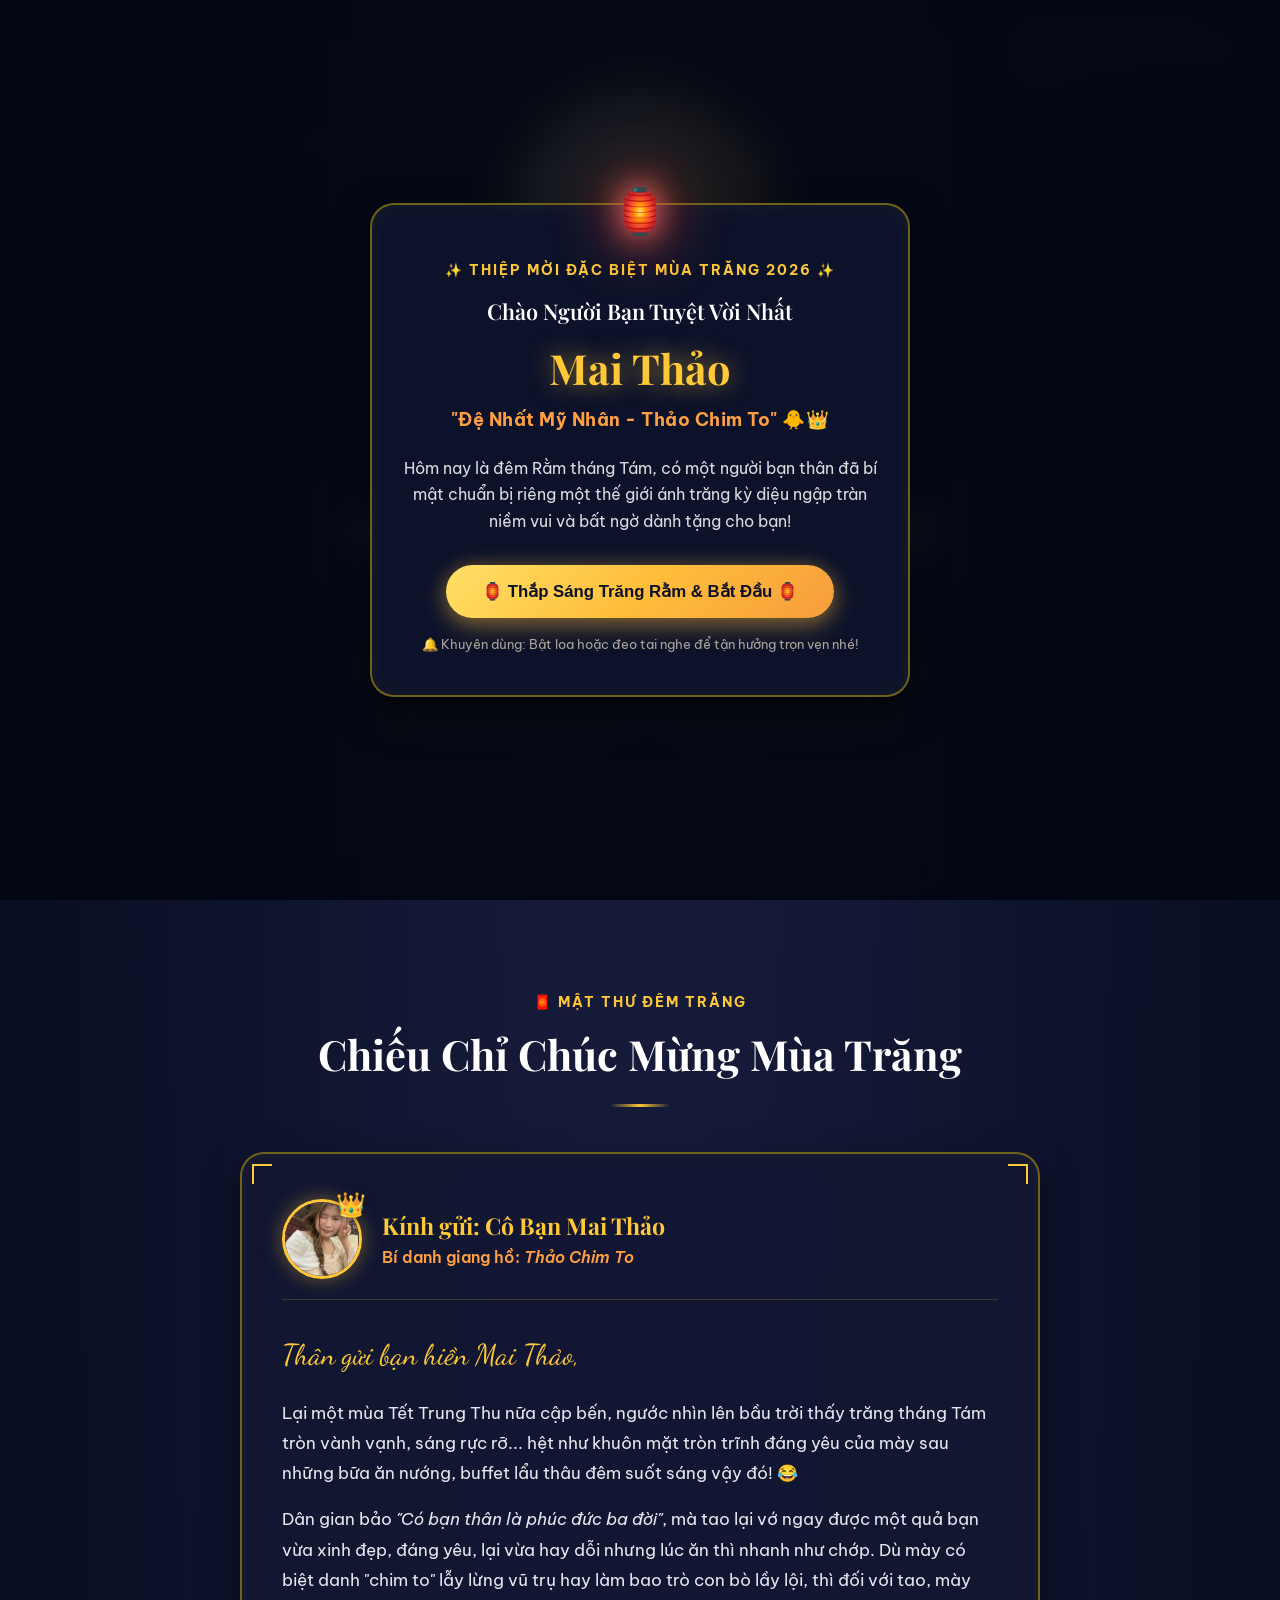
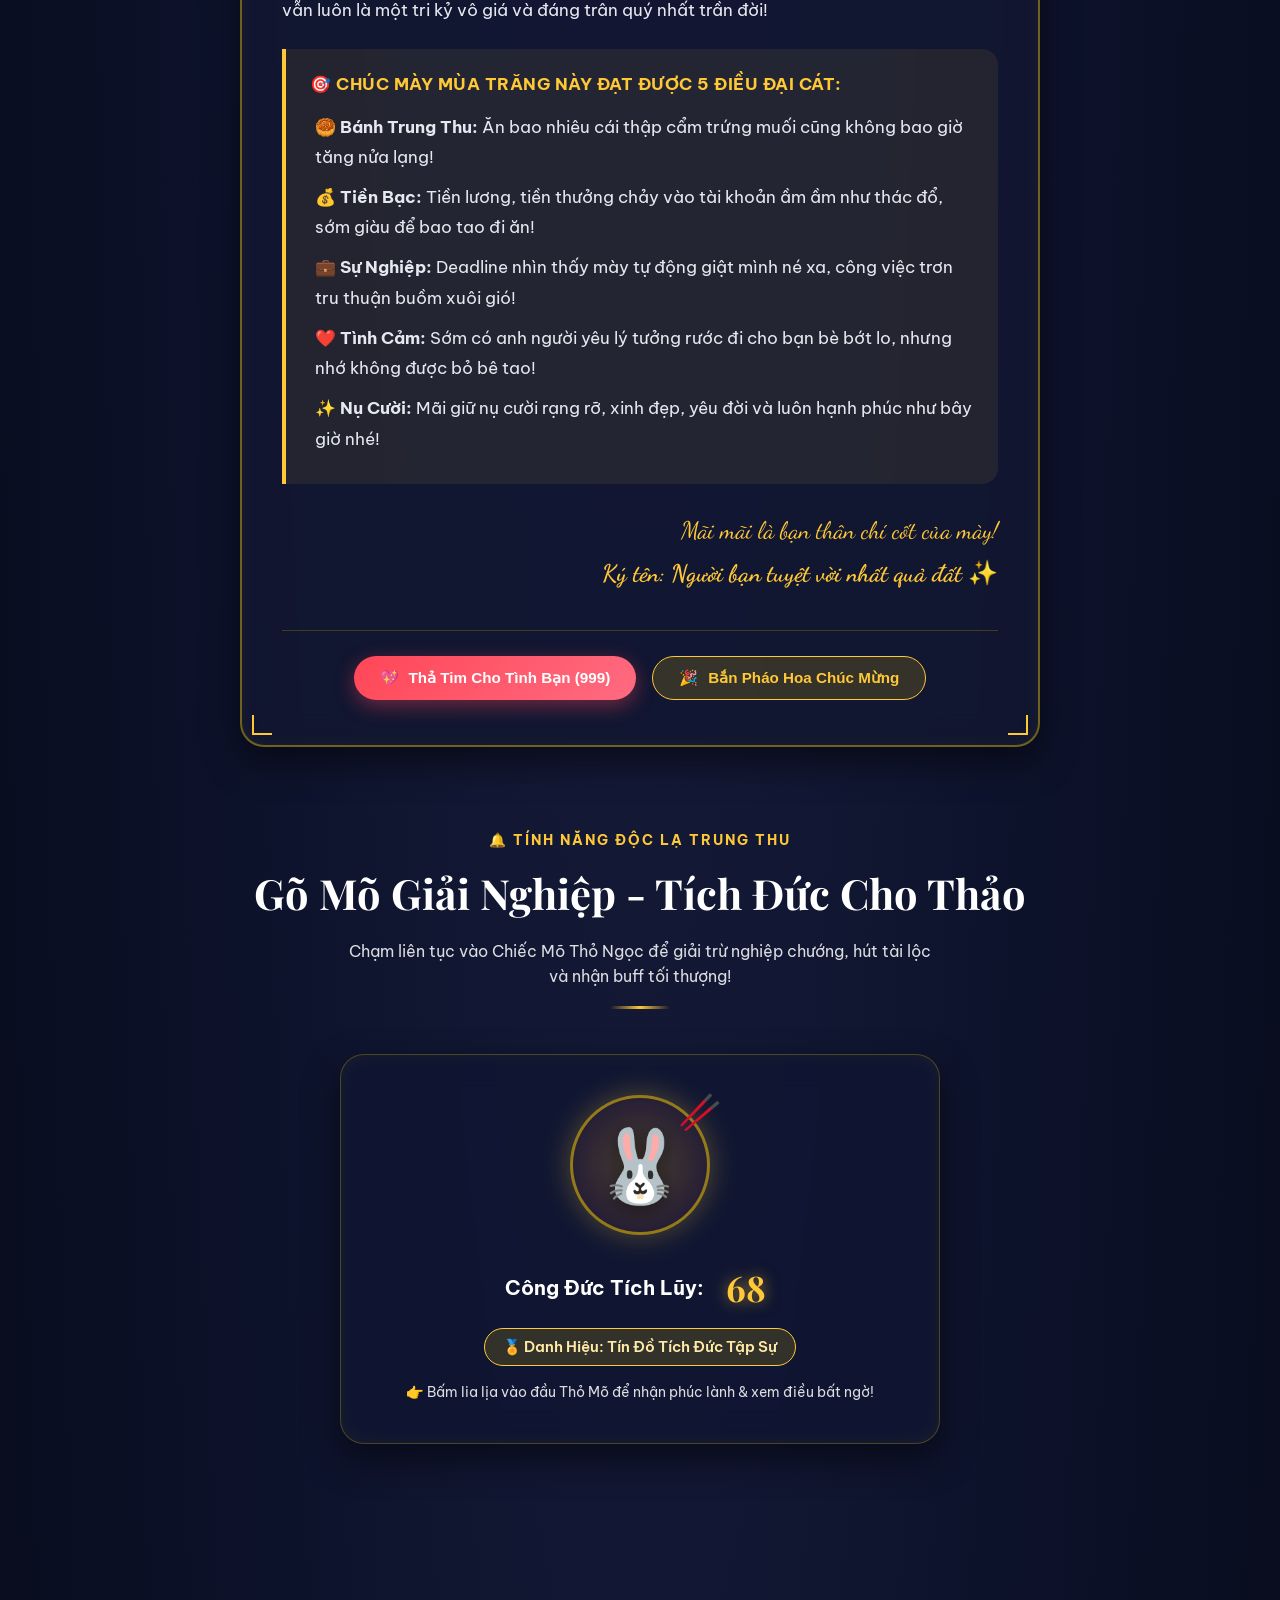
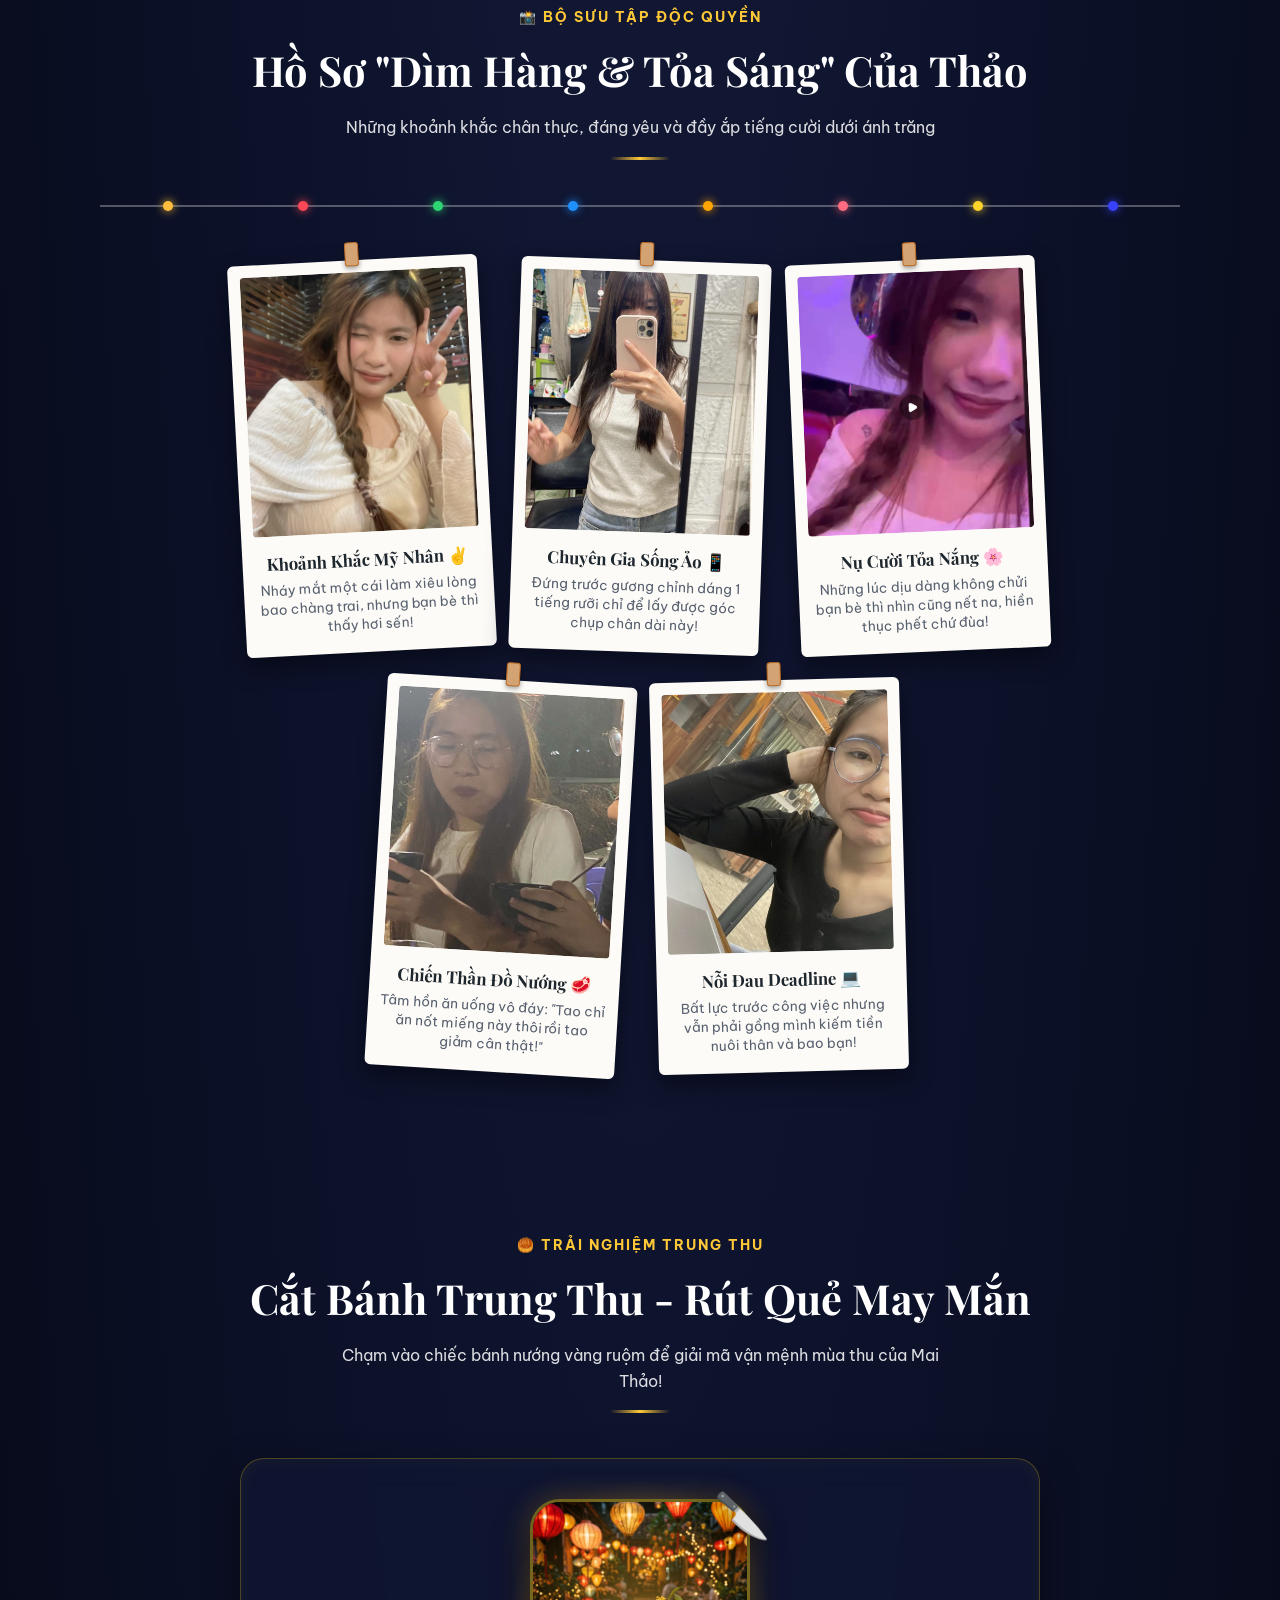
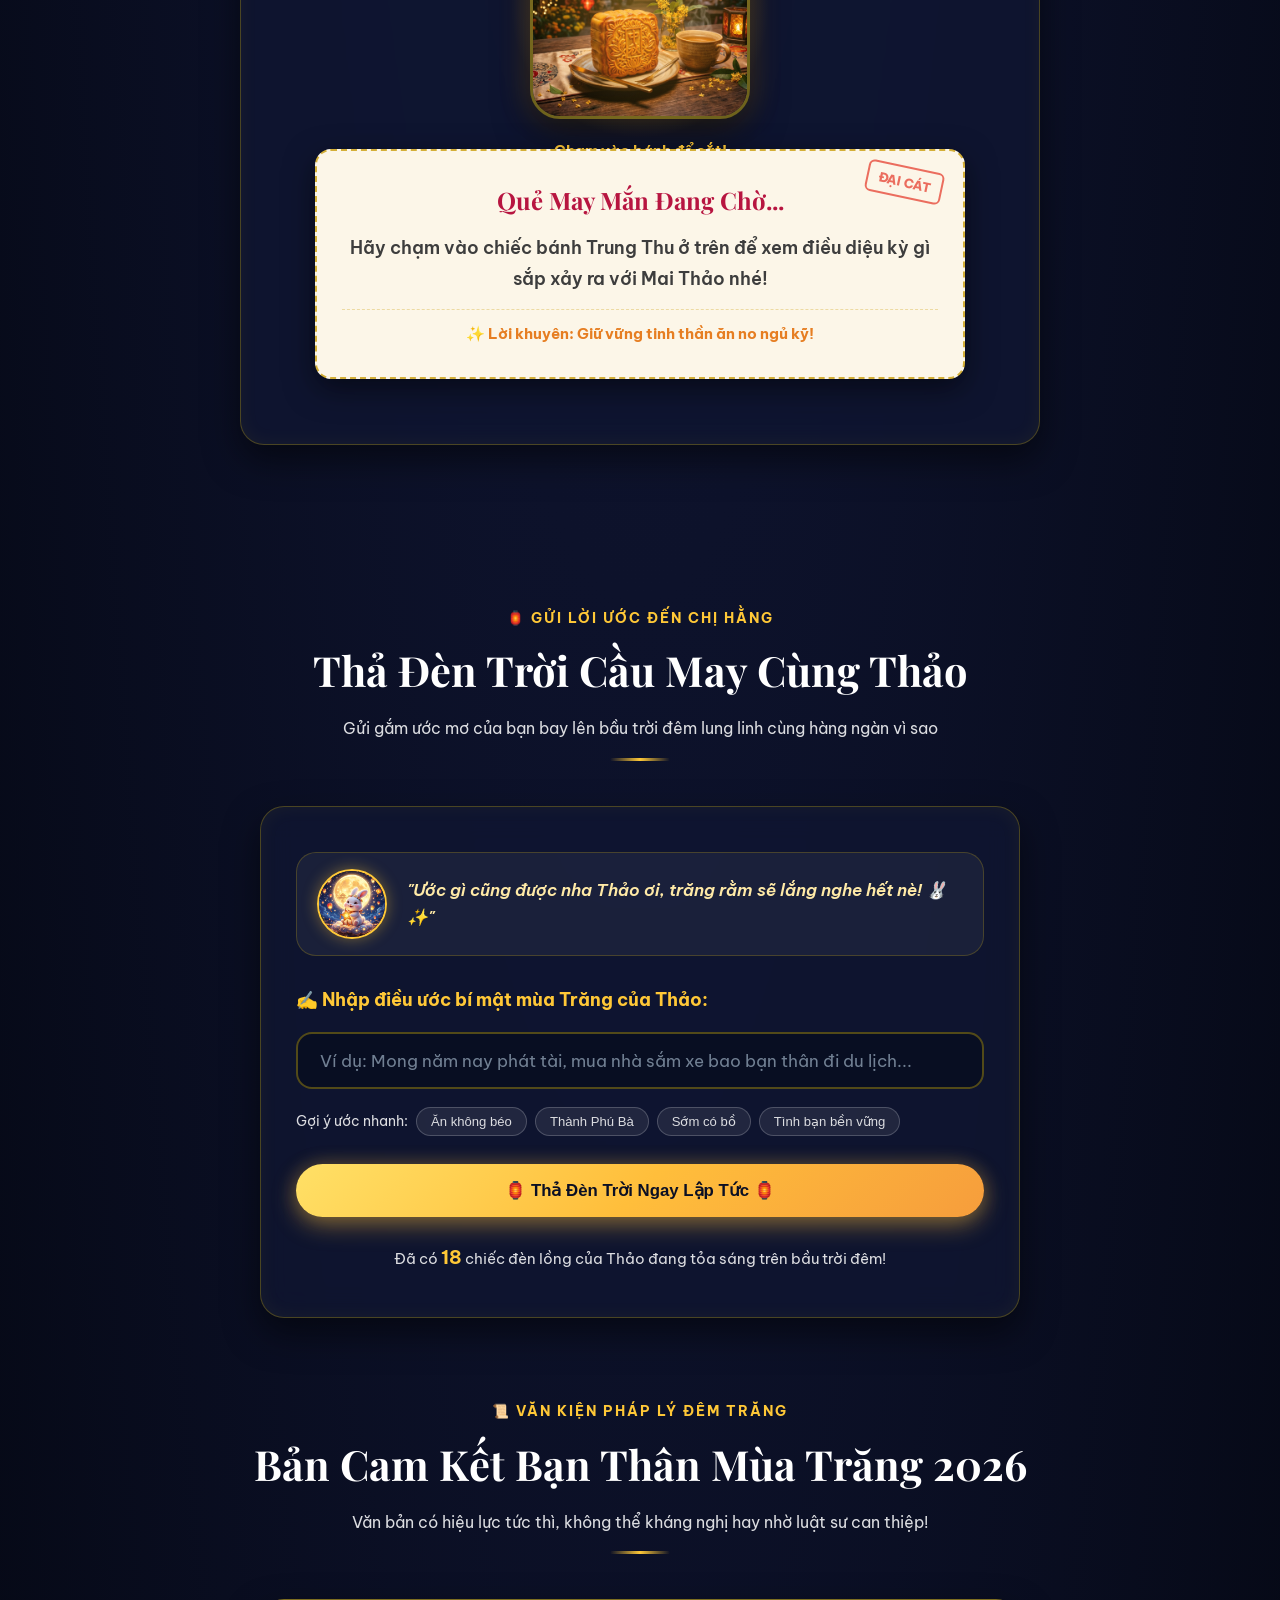
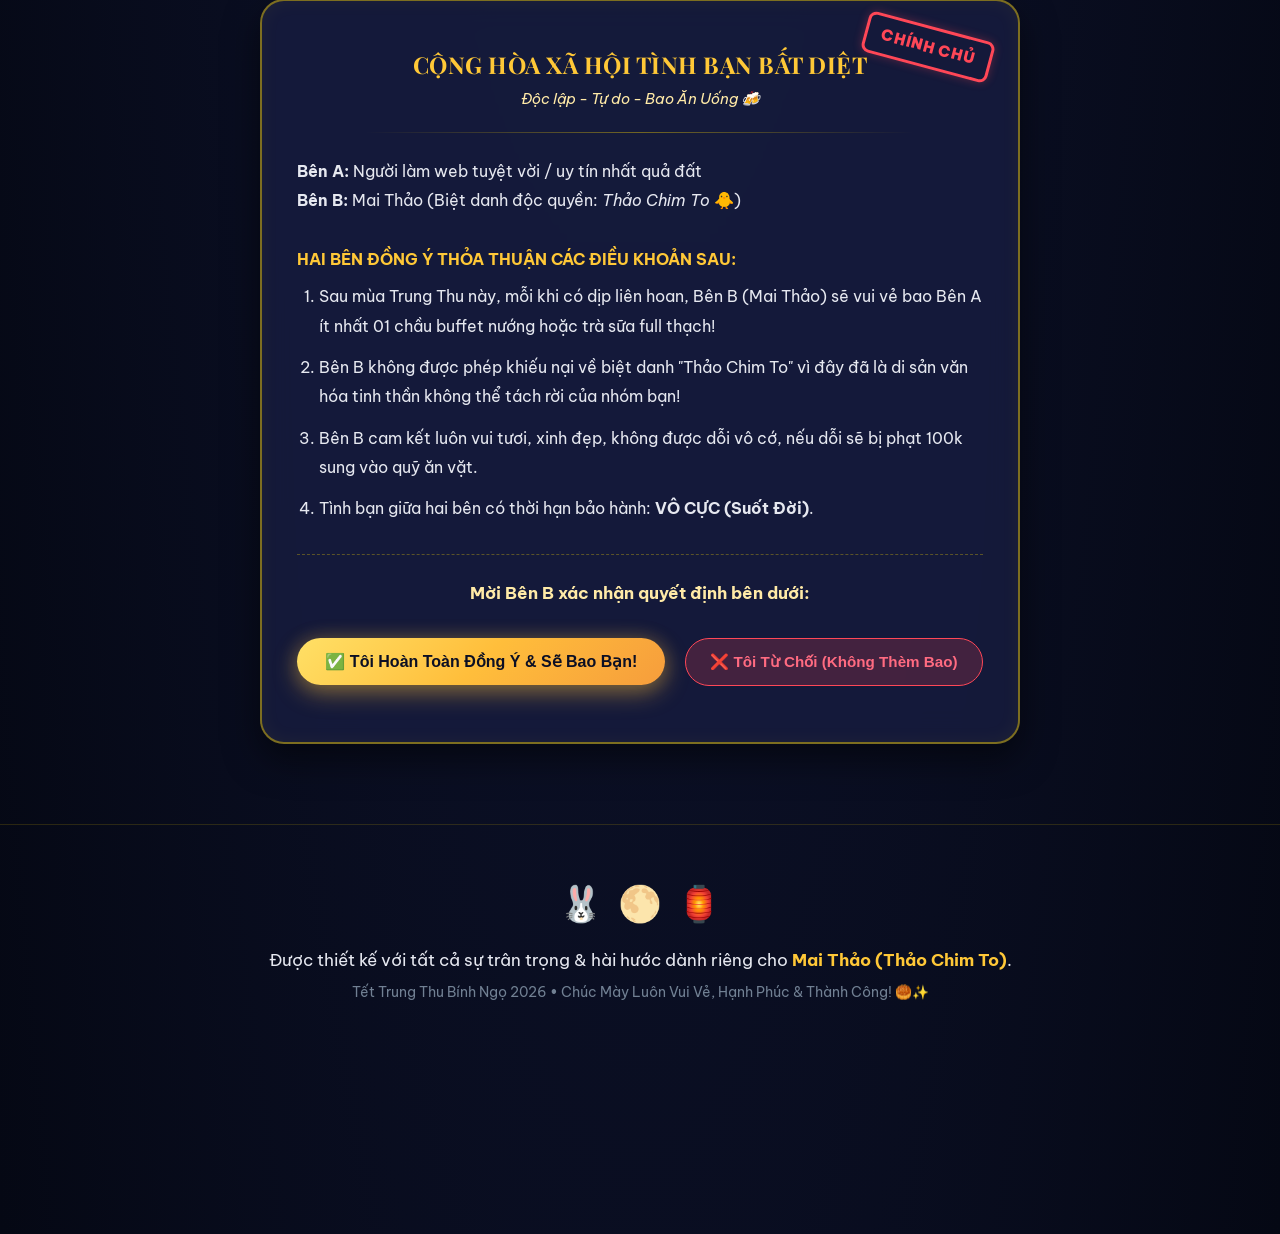
==== index.html @ aabf3e89 "feat: trang web chuc tet Trung Thu doc ban cho Mai Thao (Thao Chim To)" ====
<!DOCTYPE html>
<html lang="vi">

<head>
  <meta charset="UTF-8">
  <meta name="viewport" content="width=device-width, initial-scale=1.0, maximum-scale=1.0, user-scalable=no">
  <title>Đêm Trăng Độc Bản - Chúc Mừng Trung Thu Mai Thảo 🥮✨</title>
  <meta name="description"
    content="Trang web chúc Tết Trung Thu độc quyền, hài hước và lung linh dành tặng bạn thân Mai Thảo (Thảo Chim To).">

  <!-- Google Fonts -->
  <link rel="preconnect" href="https://fonts.googleapis.com">
  <link rel="preconnect" href="https://fonts.gstatic.com" crossorigin>
  <link
    href="https://fonts.googleapis.com/css2?family=Be+Vietnam+Pro:ital,wght@0,300;0,400;0,600;0,700;0,800;1,400;1,600&family=Dancing+Script:wght@600;700&family=Playfair+Display:ital,wght@0,700;0,900;1,700&display=swap"
    rel="stylesheet">

  <link rel="stylesheet" href="css/style.css">
</head>

<body>

  <!-- Background Sky Canvas (Stars, Shooting Stars, Floating Lanterns, Fireflies) -->
  <canvas id="skyCanvas"></canvas>

  <!-- Floating Audio Player Bar -->
  <div class="music-player" id="musicPlayer" title="Bật/Tắt nhạc nền Trung Thu">
    <div class="vinyl-record" id="vinylRecord">
      <img src="assets/images/thao_avatar.png" alt="Vinyl Avatar" class="vinyl-art">
      <div class="vinyl-center"></div>
    </div>
    <div class="music-info">
      <span class="music-title">Giai điệu Mùa Trăng</span>
      <div class="sound-wave" id="soundWave">
        <span></span><span></span><span></span><span></span><span></span>
      </div>
    </div>
    <button class="music-toggle-btn" id="musicToggleBtn" aria-label="Play/Pause">
      <svg id="playIcon" viewBox="0 0 24 24" fill="currentColor">
        <path d="M8 5v14l11-7z" />
      </svg>
      <svg id="pauseIcon" viewBox="0 0 24 24" fill="currentColor" style="display: none;">
        <path d="M6 19h4V5H6v14zm8-14v14h4V5h-4z" />
      </svg>
    </button>
  </div>

  <!-- Audio Element -->
  <audio id="bgmAudio" loop preload="auto">
    <source src="assets/audio/bgm.mp3" type="audio/mpeg">
  </audio>

  <!-- MÀN CHÀO / INTRO POPUP -->
  <div class="intro-overlay" id="introOverlay">
    <div class="intro-card glassmorphism">
      <div class="lantern-pendant">
        <div class="lantern-glow-ball">🏮</div>
      </div>
      <div class="intro-badge">✨ THIỆP MỜI ĐẶC BIỆT MÙA TRĂNG 2026 ✨</div>
      <h2 class="intro-title">Chào Người Bạn Tuyệt Vời Nhất</h2>
      <h1 class="intro-recipient">Mai Thảo</h1>
      <p class="intro-nickname">"Đệ Nhất Mỹ Nhân - Thảo Chim To" 🐥👑</p>

      <div class="intro-desc">
        Hôm nay là đêm Rằm tháng Tám, có một người bạn thân đã bí mật chuẩn bị riêng một thế giới ánh trăng kỳ diệu ngập
        tràn niềm vui và bất ngờ dành tặng cho bạn!
      </div>

      <button class="btn-primary start-journey-btn" id="startJourneyBtn">
        <span>🏮 Thắp Sáng Trăng Rằm & Bắt Đầu 🏮</span>
      </button>
      <p class="intro-hint">🔔 Khuyên dùng: Bật loa hoặc đeo tai nghe để tận hưởng trọn vẹn nhé!</p>
    </div>
  </div>

  <!-- MAIN APP CONTAINER -->
  <div class="main-content" id="mainContent">

    <!-- HERO SECTION: THE MOON & GREETING -->
    <header class="hero-section">
      <!-- Glow Aura Behind Moon -->
      <div class="moon-wrapper">
        <div class="moon-aura"></div>
        <div class="glowing-moon">
          <div class="crater crater-1"></div>
          <div class="crater crater-2"></div>
          <div class="crater crater-3"></div>
          <div class="crater crater-4"></div>
        </div>
        <div class="cloud cloud-1"></div>
        <div class="cloud cloud-2"></div>
      </div>

      <div class="hero-content">
        <div class="hero-tagline">🌕 TẾT TRUNG THU ĐỘC BẢN 2026 🥮</div>
        <h1 class="hero-title">
          Chúc <span class="gradient-gold">Mai Thảo</span><br>
          Mùa Trăng Rực Rỡ!
        </h1>
        <p class="hero-subtitle">
          Gửi tới : <strong>"Thảo Chim To"</strong> 🐥✨
        </p>

        <!-- Funny Badges Row -->
        <div class="badges-row">
          <span class="badge">🔥 Chiến Thần Diệt Mồi</span>
          <span class="badge">👑 Đệ Nhất Bạn Thân</span>
          <span class="badge">✨ Xinh Đẹp Triệu View</span>
          <span class="badge">🐥 Đại Diện Thương Hiệu "Chim To"</span>
          <span class="badge">💸 Phú Bà Tương Lai Bao Bạn Bè</span>
        </div>

        <div class="scroll-down-indicator">
          <span>Khám phá món quà tiếp theo</span>
          <div class="arrow-down">↓</div>
        </div>
      </div>
    </header>

    <!-- SECTION 1: BỨC TÂM THƯ LẦY LỘI & Ý NGHĨA -->
    <section class="section letter-section">
      <div class="container">
        <div class="section-heading">
          <span class="sub-heading">🧧 MẬT THƯ ĐÊM TRĂNG</span>
          <h2>Chiếu Chỉ Chúc Mừng Mùa Trăng</h2>
          <div class="heading-line"></div>
        </div>

        <div class="royal-letter glassmorphism">
          <div class="letter-corner corner-tl"></div>
          <div class="letter-corner corner-tr"></div>
          <div class="letter-corner corner-bl"></div>
          <div class="letter-corner corner-br"></div>

          <div class="letter-header">
            <div class="letter-avatar-wrap">
              <img src="assets/images/thao_avatar.png" alt="Mai Thảo" class="letter-avatar">
              <span class="avatar-crown">👑</span>
            </div>
            <div class="letter-meta">
              <h3>Kính gửi: Cô Bạn Mai Thảo</h3>
              <p class="alias-tag">Bí danh giang hồ: <em>Thảo Chim To</em></p>
            </div>
          </div>

          <div class="letter-body">
            <p class="greeting-lead">Thân gửi bạn hiền Mai Thảo,</p>
            <p>
              Lại một mùa Tết Trung Thu nữa cập bến, ngước nhìn lên bầu trời thấy trăng tháng Tám tròn vành vạnh, sáng
              rực rỡ... hệt như khuôn mặt tròn trĩnh đáng yêu của mày sau những bữa ăn nướng, buffet lẩu thâu đêm suốt
              sáng vậy đó! 😂
            </p>
            <p>
              Dân gian bảo <em>"Có bạn thân là phúc đức ba đời"</em>, mà tao lại vớ ngay được một quả bạn vừa xinh đẹp,
              đáng yêu, lại vừa hay dỗi nhưng lúc ăn thì nhanh như chớp. Dù mày có biệt danh "chim to" lẫy lừng vũ trụ
              hay làm bao trò con bò lầy lội, thì đối với tao, mày vẫn luôn là một tri kỷ vô giá và đáng trân quý nhất
              trần đời!
            </p>
            <div class="letter-highlight-box">
              <h4>🎯 CHÚC MÀY MÙA TRĂNG NÀY ĐẠT ĐƯỢC 5 ĐIỀU ĐẠI CÁT:</h4>
              <ul>
                <li>🥮 <strong>Bánh Trung Thu:</strong> Ăn bao nhiêu cái thập cẩm trứng muối cũng không bao giờ tăng nửa
                  lạng!</li>
                <li>💰 <strong>Tiền Bạc:</strong> Tiền lương, tiền thưởng chảy vào tài khoản ầm ầm như thác đổ, sớm giàu
                  để bao tao đi ăn!</li>
                <li>💼 <strong>Sự Nghiệp:</strong> Deadline nhìn thấy mày tự động giật mình né xa, công việc trơn tru
                  thuận buồm xuôi gió!</li>
                <li>❤️ <strong>Tình Cảm:</strong> Sớm có anh người yêu lý tưởng rước đi cho bạn bè bớt lo, nhưng nhớ
                  không được bỏ bê tao!</li>
                <li>✨ <strong>Nụ Cười:</strong> Mãi giữ nụ cười rạng rỡ, xinh đẹp, yêu đời và luôn hạnh phúc như bây giờ
                  nhé!</li>
              </ul>
            </div>
            <p class="letter-signature">
              Mãi mãi là bạn thân chí cốt của mày!<br>
              <strong>Ký tên: Người bạn tuyệt vời nhất quả đất ✨</strong>
            </p>
          </div>

          <div class="letter-actions">
            <button class="btn-action heart-btn" id="sendLoveBtn">
              <span class="btn-icon">💖</span>
              <span class="btn-text">Thả Tim Cho Tình Bạn (<span id="heartCount">999</span>)</span>
            </button>
            <button class="btn-action wish-sound-btn" id="playCheerBtn">
              <span class="btn-icon">🎉</span>
              <span class="btn-text">Bắn Pháo Hoa Chúc Mừng</span>
            </button>
          </div>
        </div>
      </div>
    <!-- SECTION: GÕ MÕ GIẢI NGHIỆP & TÍCH ĐỨC CHO MAI THẢO -->
    <section class="section wooden-fish-section">
      <div class="container">
        <div class="section-heading">
          <span class="sub-heading">🔔 TÍNH NĂNG ĐỘC LẠ TRUNG THU</span>
          <h2>Gõ Mõ Giải Nghiệp - Tích Đức Cho Thảo</h2>
          <p class="heading-desc">Chạm liên tục vào Chiếc Mõ Thỏ Ngọc để giải trừ nghiệp chướng, hút tài lộc và nhận buff tối thượng!</p>
          <div class="heading-line"></div>
        </div>

        <div class="wooden-fish-card glassmorphism">
          <div class="wooden-fish-interactive" id="woodenFishBtn">
            <div class="fish-glow"></div>
            <div class="fish-icon">🐰</div>
            <div class="fish-mallet" id="fishMallet">🥢</div>
          </div>

          <div class="fish-counter-wrap">
            <span class="counter-label">Công Đức Tích Lũy:</span>
            <span class="fish-counter" id="fishCounter">68</span>
          </div>

          <div class="fish-rank-badge" id="fishRankBadge">
            🏅 Danh Hiệu: <span>Tín Đồ Tích Đức Tập Sự</span>
          </div>
          <p class="fish-hint">👉 Bấm lia lịa vào đầu Thỏ Mõ để nhận phúc lành & xem điều bất ngờ!</p>
        </div>
      </div>
    </section>

    <!-- SECTION 2: GÓC KỶ NIỆM POLAROID TREO DÂY -->
    <section class="section gallery-section">
      <div class="container">
        <div class="section-heading">
          <span class="sub-heading">📸 BỘ SƯU TẬP ĐỘC QUYỀN</span>
          <h2>Hồ Sơ "Dìm Hàng & Tỏa Sáng" Của Thảo</h2>
          <p class="heading-desc">Những khoảnh khắc chân thực, đáng yêu và đầy ắp tiếng cười dưới ánh trăng</p>
          <div class="heading-line"></div>
        </div>

        <!-- Hanging Fairy Light Wire -->
        <div class="hanging-wire-container">
          <div class="fairy-lights">
            <span class="light bulb-1"></span>
            <span class="light bulb-2"></span>
            <span class="light bulb-3"></span>
            <span class="light bulb-4"></span>
            <span class="light bulb-5"></span>
            <span class="light bulb-6"></span>
            <span class="light bulb-7"></span>
            <span class="light bulb-8"></span>
          </div>

          <div class="polaroid-row">

            <!-- Item 1 -->
            <div class="polaroid-card polaroid-1" data-index="0">
              <div class="wooden-peg"></div>
              <div class="polaroid-inner">
                <div class="polaroid-img-box">
                  <img src="assets/images/thao_1.png" alt="Nháy mắt làm điệu" loading="lazy">
                </div>
                <div class="polaroid-caption">
                  <p class="caption-title">Khoảnh Khắc Mỹ Nhân ✌️</p>
                  <p class="caption-desc">Nháy mắt một cái làm xiêu lòng bao chàng trai, nhưng bạn bè thì thấy hơi sến!
                  </p>
                </div>
              </div>
            </div>

            <!-- Item 2 -->
            <div class="polaroid-card polaroid-2" data-index="1">
              <div class="wooden-peg"></div>
              <div class="polaroid-inner">
                <div class="polaroid-img-box">
                  <img src="assets/images/thao_2.png" alt="Sống ảo trước gương" loading="lazy">
                </div>
                <div class="polaroid-caption">
                  <p class="caption-title">Chuyên Gia Sống Ảo 📱</p>
                  <p class="caption-desc">Đứng trước gương chỉnh dáng 1 tiếng rưỡi chỉ để lấy được góc chụp chân dài
                    này!</p>
                </div>
              </div>
            </div>

            <!-- Item 3 -->
            <div class="polaroid-card polaroid-3" data-index="2">
              <div class="wooden-peg"></div>
              <div class="polaroid-inner">
                <div class="polaroid-img-box">
                  <img src="assets/images/thao_3.png" alt="Nụ cười tỏa nắng" loading="lazy">
                </div>
                <div class="polaroid-caption">
                  <p class="caption-title">Nụ Cười Tỏa Nắng 🌸</p>
                  <p class="caption-desc">Những lúc dịu dàng không chửi bạn bè thì nhìn cũng nết na, hiền thục phết chứ
                    đùa!</p>
                </div>
              </div>
            </div>

            <!-- Item 4 -->
            <div class="polaroid-card polaroid-4" data-index="3">
              <div class="wooden-peg"></div>
              <div class="polaroid-inner">
                <div class="polaroid-img-box">
                  <img src="assets/images/thao_4.png" alt="Chiến thần ăn nướng" loading="lazy">
                </div>
                <div class="polaroid-caption">
                  <p class="caption-title">Chiến Thần Đồ Nướng 🥩</p>
                  <p class="caption-desc">Tâm hồn ăn uống vô đáy: "Tao chỉ ăn nốt miếng này thôi rồi tao giảm cân thật!"
                  </p>
                </div>
              </div>
            </div>

            <!-- Item 5 -->
            <div class="polaroid-card polaroid-5" data-index="4">
              <div class="wooden-peg"></div>
              <div class="polaroid-inner">
                <div class="polaroid-img-box">
                  <img src="assets/images/thao_5.png" alt="Gục ngã vì deadline" loading="lazy">
                </div>
                <div class="polaroid-caption">
                  <p class="caption-title">Nỗi Đau Deadline 💻</p>
                  <p class="caption-desc">Bất lực trước công việc nhưng vẫn phải gồng mình kiếm tiền nuôi thân và bao
                    bạn!</p>
                </div>
              </div>
            </div>

          </div>
        </div>
      </div>
    </section>

    <!-- SECTION 3: CẮT BÁNH TRUNG THU RÚT QUẺ MAY MẮN -->
    <section class="section fortune-section">
      <div class="container">
        <div class="section-heading">
          <span class="sub-heading">🥮 TRẢI NGHIỆM TRUNG THU</span>
          <h2>Cắt Bánh Trung Thu - Rút Quẻ May Mắn</h2>
          <p class="heading-desc">Chạm vào chiếc bánh nướng vàng ruộm để giải mã vận mệnh mùa thu của Mai Thảo!</p>
          <div class="heading-line"></div>
        </div>

        <div class="fortune-stage glassmorphism">
          <div class="mooncake-interactive" id="mooncakeInteractive">
            <div class="mooncake-glow"></div>
            <img src="assets/images/mooncake.jpg" alt="Bánh Trung Thu Hoàng Kim" class="mooncake-img" id="mooncakeImg">
            <div class="knife-icon" id="knifeIcon">🔪</div>
            <div class="click-prompt">Chạm vào bánh để cắt!</div>
          </div>

          <div class="fortune-result-box" id="fortuneResultBox">
            <div class="fortune-scroll-paper">
              <div class="scroll-stamp">ĐẠI CÁT</div>
              <h3 class="fortune-title" id="fortuneTitle">Quẻ May Mắn Đang Chờ...</h3>
              <p class="fortune-content" id="fortuneContent">Hãy chạm vào chiếc bánh Trung Thu ở trên để xem điều diệu
                kỳ gì sắp xảy ra với Mai Thảo nhé!</p>
              <div class="fortune-advice" id="fortuneAdvice">✨ Lời khuyên: Giữ vững tinh thần ăn no ngủ kỹ!</div>
            </div>

            <button class="btn-secondary" id="cutAgainBtn" style="display: none;">
              <span>🥮 Cắt Bánh Khác (Rút Quẻ Tiếp)</span>
            </button>
          </div>
        </div>
      </div>
    </section>

    <!-- SECTION 4: THẢ ĐÈN TRỜI CẦU NGUYỆN -->
    <section class="section wish-section">
      <div class="container">
        <div class="section-heading">
          <span class="sub-heading">🏮 GỬI LỜI ƯỚC ĐẾN CHỊ HẰNG</span>
          <h2>Thả Đèn Trời Cầu May Cùng Thảo</h2>
          <p class="heading-desc">Gửi gắm ước mơ của bạn bay lên bầu trời đêm lung linh cùng hàng ngàn vì sao</p>
          <div class="heading-line"></div>
        </div>

        <div class="wish-card glassmorphism">
          <div class="wish-rabbit-decor">
            <img src="assets/images/rabbit.jpg" alt="Thỏ Ngọc Trung Thu" class="rabbit-thumb">
            <div class="rabbit-speech">
              "Ước gì cũng được nha Thảo ơi, trăng rằm sẽ lắng nghe hết nè! 🐰✨"
            </div>
          </div>

          <div class="wish-form">
            <label for="wishInput" class="wish-label">✍️ Nhập điều ước bí mật mùa Trăng của Thảo:</label>
            <div class="wish-input-wrap">
              <input type="text" id="wishInput"
                placeholder="Ví dụ: Mong năm nay phát tài, mua nhà sắm xe bao bạn thân đi du lịch..." maxlength="120">
            </div>

            <!-- Quick Preset Wishes for Fun -->
            <div class="quick-wishes">
              <span class="quick-title">Gợi ý ước nhanh:</span>
              <button class="quick-tag" data-text="Mong ăn bánh Trung Thu cả tháng không lên 1 gram mỡ nào! 🥮">Ăn không
                béo</button>
              <button class="quick-tag" data-text="Mong tiền rơi trúng đầu, sớm trở thành phú bà bao bạn bè! 💰">Thành
                Phú Bà</button>
              <button class="quick-tag" data-text="Mong năm nay thoát ế, tìm được anh người yêu cưng như trứng! 💖">Sớm
                có bồ</button>
              <button class="quick-tag"
                data-text="Mong tình bạn của chúng mình mãi mãi bền lâu, không bao giờ xa cách! 👭">Tình bạn bền
                vững</button>
            </div>

            <button class="btn-primary release-lantern-btn" id="releaseLanternBtn">
              <span>🏮 Thả Đèn Trời Ngay Lập Tức 🏮</span>
            </button>
          </div>

          <!-- Flying Lanterns Display Container in DOM -->
          <div class="wishes-released-counter">
            Đã có <strong id="lanternCount">18</strong> chiếc đèn lồng của Thảo đang tỏa sáng trên bầu trời đêm!
          </div>
        </div>
      </div>
    <!-- SECTION 5: BẢN CAM KẾT TÌNH BẠN TRUNG THU (NÚT NÉ CHUỘT HÀI HƯỚC) -->
    <section class="section contract-section">
      <div class="container">
        <div class="section-heading">
          <span class="sub-heading">📜 VĂN KIỆN PHÁP LÝ ĐÊM TRĂNG</span>
          <h2>Bản Cam Kết Bạn Thân Mùa Trăng 2026</h2>
          <p class="heading-desc">Văn bản có hiệu lực tức thì, không thể kháng nghị hay nhờ luật sư can thiệp!</p>
          <div class="heading-line"></div>
        </div>

        <div class="contract-card glassmorphism">
          <div class="contract-stamp">CHÍNH CHỦ</div>
          <h3 class="contract-title">CỘNG HÒA XÃ HỘI TÌNH BẠN BẤT DIỆT</h3>
          <p class="contract-motto">Độc lập - Tự do - Bao Ăn Uống 🍻</p>
          <div class="contract-divider"></div>

          <div class="contract-terms">
            <p><strong>Bên A:</strong> Người làm web tuyệt vời / uy tín nhất quả đất</p>
            <p><strong>Bên B:</strong> Mai Thảo (Biệt danh độc quyền: <em>Thảo Chim To</em> 🐥)</p>
            <br>
            <p class="terms-heading">HAI BÊN ĐỒNG Ý THỎA THUẬN CÁC ĐIỀU KHOẢN SAU:</p>
            <ol>
              <li>Sau mùa Trung Thu này, mỗi khi có dịp liên hoan, Bên B (Mai Thảo) sẽ vui vẻ bao Bên A ít nhất 01 chầu buffet nướng hoặc trà sữa full thạch!</li>
              <li>Bên B không được phép khiếu nại về biệt danh "Thảo Chim To" vì đây đã là di sản văn hóa tinh thần không thể tách rời của nhóm bạn!</li>
              <li>Bên B cam kết luôn vui tươi, xinh đẹp, không được dỗi vô cớ, nếu dỗi sẽ bị phạt 100k sung vào quỹ ăn vặt.</li>
              <li>Tình bạn giữa hai bên có thời hạn bảo hành: <strong>VÔ CỰC (Suốt Đời)</strong>.</li>
            </ol>
          </div>

          <div class="contract-decision-box" id="contractDecisionBox">
            <p class="decision-prompt">Mời Bên B xác nhận quyết định bên dưới:</p>
            <div class="contract-buttons-wrap">
              <button class="btn-primary contract-agree-btn" id="contractAgreeBtn">
                <span>✅ Tôi Hoàn Toàn Đồng Ý & Sẽ Bao Bạn!</span>
              </button>
              <button class="contract-reject-btn" id="contractRejectBtn">
                <span>❌ Tôi Từ Chối (Không Thèm Bao)</span>
              </button>
            </div>
            <div class="contract-result-msg" id="contractResultMsg" style="display: none;"></div>
          </div>
        </div>
      </div>
    </section>

    <!-- FOOTER -->
    <footer class="footer">
      <div class="container">
        <div class="footer-moon-rabbit">
          <span class="rabbit-emoji">🐰</span>
          <span class="moon-emoji">🌕</span>
          <span class="lantern-emoji">🏮</span>
        </div>
        <p class="footer-text">
          Được thiết kế với tất cả sự trân trọng & hài hước dành riêng cho <strong>Mai Thảo (Thảo Chim To)</strong>.
        </p>
        <p class="footer-copyright">
          Tết Trung Thu Bính Ngọ 2026 • Chúc Mày Luôn Vui Vẻ, Hạnh Phúc & Thành Công! 🥮✨
        </p>
      </div>
    </footer>

  </div>

  <!-- LIGHTBOX MODAL FOR POLAROID PHOTOS -->
  <div class="lightbox-modal" id="lightboxModal">
    <div class="lightbox-backdrop" id="lightboxBackdrop"></div>
    <div class="lightbox-container glassmorphism">
      <button class="lightbox-close-btn" id="lightboxCloseBtn" aria-label="Đóng">&times;</button>
      <div class="lightbox-img-wrap">
        <img src="" alt="Zoom Photo" id="lightboxImg">
      </div>
      <div class="lightbox-text">
        <h3 id="lightboxTitle">Tiêu đề ảnh</h3>
        <p id="lightboxDesc">Mô tả bức ảnh kỷ niệm</p>
      </div>
    </div>
  </div>

  <!-- Floating Sky Lantern Flying DOM Animation Node -->
  <div id="flyingLanternsSky"></div>

  <!-- JS Scripts -->
  <script src="js/sky.js"></script>
  <script src="js/audio.js"></script>
  <script src="js/main.js"></script>
</body>

</html>
---- css/style.css ----
/* ===================================================
   TẾT TRUNG THU MAI THẢO (THẢO CHIM TO) - LUXURY & FUN STYLES
   Designed with Midnight Sky, Gold Accents & Glassmorphism
   =================================================== */

:root {
  --primary-gold: #ffc837;
  --secondary-gold: #ff8008;
  --gold-glow: rgba(255, 200, 55, 0.4);
  --moon-color: #fff6d1;
  --moon-aura: rgba(255, 235, 160, 0.25);
  --night-bg-1: #050814;
  --night-bg-2: #0d122b;
  --night-bg-3: #181d3d;
  --lantern-red: #ff4757;
  --lantern-orange: #ff7f50;
  --card-bg: rgba(16, 22, 51, 0.78);
  --card-border: rgba(255, 215, 0, 0.25);
  --text-main: #f5f6fa;
  --text-muted: #dcdde1;
  --font-main: 'Be Vietnam Pro', sans-serif;
  --font-heading: 'Playfair Display', serif;
  --font-cursive: 'Dancing Script', cursive;
  --transition-smooth: all 0.35s cubic-bezier(0.4, 0, 0.2, 1);
}

* {
  margin: 0;
  padding: 0;
  box-sizing: border-box;
  -webkit-tap-highlight-color: transparent;
}

html {
  scroll-behavior: smooth;
}

body {
  font-family: var(--font-main);
  background: radial-gradient(ellipse at top, var(--night-bg-3) 0%, var(--night-bg-2) 50%, var(--night-bg-1) 100%);
  color: var(--text-main);
  min-height: 100vh;
  overflow-x: hidden;
  position: relative;
  line-height: 1.6;
}

/* Background Canvas */
#skyCanvas {
  position: fixed;
  top: 0;
  left: 0;
  width: 100vw;
  height: 100vh;
  pointer-events: none;
  z-index: 1;
}

.container {
  max-width: 1120px;
  margin: 0 auto;
  padding: 0 20px;
  position: relative;
  z-index: 2;
}

/* Glassmorphism Generic Utility */
.glassmorphism {
  background: var(--card-bg);
  backdrop-filter: blur(16px);
  -webkit-backdrop-filter: blur(16px);
  border: 1px solid var(--card-border);
  border-radius: 24px;
  box-shadow: 0 15px 35px rgba(0, 0, 0, 0.5), inset 0 0 20px rgba(255, 215, 0, 0.05);
}

.gradient-gold {
  background: linear-gradient(135deg, #ffe066 0%, #ffbe3b 50%, #f69d3c 100%);
  -webkit-background-clip: text;
  -webkit-text-fill-color: transparent;
  display: inline-block;
}

/* ===================================================
   FLOATING MUSIC PLAYER
   =================================================== */
.music-player {
  position: fixed;
  top: 20px;
  right: 20px;
  z-index: 900;
  display: flex;
  align-items: center;
  gap: 12px;
  padding: 8px 16px 8px 10px;
  background: rgba(15, 20, 45, 0.85);
  backdrop-filter: blur(12px);
  border: 1px solid rgba(255, 215, 0, 0.35);
  border-radius: 50px;
  box-shadow: 0 8px 25px rgba(0, 0, 0, 0.4), 0 0 15px rgba(255, 200, 55, 0.2);
  cursor: pointer;
  transition: var(--transition-smooth);
}

.music-player:hover {
  transform: translateY(-2px);
  border-color: var(--primary-gold);
  box-shadow: 0 10px 30px rgba(0, 0, 0, 0.5), 0 0 20px rgba(255, 200, 55, 0.4);
}

.vinyl-record {
  width: 44px;
  height: 44px;
  border-radius: 50%;
  background: #111;
  position: relative;
  overflow: hidden;
  box-shadow: 0 0 10px rgba(0, 0, 0, 0.8);
  display: flex;
  align-items: center;
  justify-content: center;
  border: 2px solid #222;
}

.vinyl-art {
  width: 28px;
  height: 28px;
  border-radius: 50%;
  object-fit: cover;
}

.vinyl-center {
  position: absolute;
  width: 8px;
  height: 8px;
  background: #ffbe3b;
  border-radius: 50%;
  border: 1px solid #fff;
}

.vinyl-record.spinning {
  animation: spinVinyl 4s linear infinite;
}

@keyframes spinVinyl {
  from { transform: rotate(0deg); }
  to { transform: rotate(360deg); }
}

.music-info {
  display: flex;
  flex-direction: column;
}

.music-title {
  font-size: 0.78rem;
  font-weight: 600;
  color: var(--primary-gold);
  letter-spacing: 0.5px;
}

.sound-wave {
  display: flex;
  align-items: center;
  gap: 3px;
  height: 14px;
}

.sound-wave span {
  width: 3px;
  background: #ffc837;
  border-radius: 2px;
  height: 4px;
  transition: height 0.2s ease;
}

.sound-wave.active span:nth-child(1) { animation: waveBar 0.8s ease-in-out infinite; }
.sound-wave.active span:nth-child(2) { animation: waveBar 0.9s ease-in-out infinite 0.1s; }
.sound-wave.active span:nth-child(3) { animation: waveBar 0.7s ease-in-out infinite 0.2s; }
.sound-wave.active span:nth-child(4) { animation: waveBar 1.1s ease-in-out infinite 0.15s; }
.sound-wave.active span:nth-child(5) { animation: waveBar 0.85s ease-in-out infinite 0.25s; }

@keyframes waveBar {
  0%, 100% { height: 4px; }
  50% { height: 14px; }
}

.music-toggle-btn {
  background: none;
  border: none;
  color: var(--primary-gold);
  width: 28px;
  height: 28px;
  display: flex;
  align-items: center;
  justify-content: center;
  cursor: pointer;
}

.music-toggle-btn svg {
  width: 20px;
  height: 20px;
}

/* ===================================================
   INTRO OVERLAY (POPUP MỞ ĐẦU)
   =================================================== */
.intro-overlay {
  position: fixed;
  inset: 0;
  background: rgba(4, 7, 18, 0.92);
  backdrop-filter: blur(18px);
  -webkit-backdrop-filter: blur(18px);
  z-index: 1000;
  display: flex;
  align-items: center;
  justify-content: center;
  padding: 20px;
  opacity: 1;
  transition: opacity 0.8s cubic-bezier(0.4, 0, 0.2, 1), visibility 0.8s;
}

.intro-overlay.fade-out {
  opacity: 0;
  visibility: hidden;
  pointer-events: none;
}

.intro-card {
  max-width: 540px;
  width: 100%;
  padding: 40px 30px;
  text-align: center;
  position: relative;
  animation: introPop 0.8s cubic-bezier(0.175, 0.885, 0.32, 1.275);
  border: 2px solid rgba(255, 215, 0, 0.4);
}

@keyframes introPop {
  0% { transform: scale(0.85) translateY(30px); opacity: 0; }
  100% { transform: scale(1) translateY(0); opacity: 1; }
}

.lantern-pendant {
  position: absolute;
  top: -30px;
  left: 50%;
  transform: translateX(-50%);
}

.lantern-glow-ball {
  font-size: 2.8rem;
  filter: drop-shadow(0 0 15px #ff7675) drop-shadow(0 0 30px #e84118);
  animation: swingPendant 3s ease-in-out infinite alternate;
  transform-origin: top center;
}

@keyframes swingPendant {
  0% { transform: rotate(-8deg); }
  100% { transform: rotate(8deg); }
}

.intro-badge {
  font-size: 0.85rem;
  letter-spacing: 2px;
  color: var(--primary-gold);
  font-weight: 700;
  margin-top: 15px;
  margin-bottom: 12px;
  text-transform: uppercase;
}

.intro-title {
  font-family: var(--font-heading);
  font-size: 1.35rem;
  color: #fff;
  font-weight: 600;
  margin-bottom: 6px;
}

.intro-recipient {
  font-family: var(--font-heading);
  font-size: 2.6rem;
  color: var(--primary-gold);
  text-shadow: 0 0 25px rgba(255, 200, 55, 0.6);
  margin-bottom: 4px;
}

.intro-nickname {
  font-size: 1.15rem;
  color: #ff9f43;
  font-weight: 700;
  margin-bottom: 20px;
  letter-spacing: 0.5px;
}

.intro-desc {
  font-size: 0.98rem;
  color: var(--text-muted);
  margin-bottom: 30px;
  line-height: 1.7;
}

.intro-hint {
  font-size: 0.82rem;
  color: #aaa69d;
  margin-top: 16px;
}

/* Primary Button Styling */
.btn-primary {
  display: inline-flex;
  align-items: center;
  justify-content: center;
  gap: 10px;
  padding: 16px 36px;
  font-size: 1.05rem;
  font-weight: 700;
  color: #0b0f24;
  background: linear-gradient(135deg, #ffe066 0%, #ffbe3b 50%, #f69d3c 100%);
  border: none;
  border-radius: 50px;
  cursor: pointer;
  box-shadow: 0 8px 25px rgba(255, 190, 59, 0.4), 0 0 20px rgba(255, 190, 59, 0.2);
  transition: var(--transition-smooth);
  position: relative;
  overflow: hidden;
}

.btn-primary::before {
  content: '';
  position: absolute;
  top: 0;
  left: -100%;
  width: 100%;
  height: 100%;
  background: linear-gradient(90deg, transparent, rgba(255, 255, 255, 0.4), transparent);
  transition: 0.6s ease;
}

.btn-primary:hover {
  transform: translateY(-3px) scale(1.02);
  box-shadow: 0 12px 35px rgba(255, 190, 59, 0.6), 0 0 30px rgba(255, 190, 59, 0.4);
}

.btn-primary:hover::before {
  left: 100%;
}

.btn-primary:active {
  transform: translateY(0) scale(0.98);
}

/* ===================================================
   HERO SECTION & 3D GLOWING MOON
   =================================================== */
.hero-section {
  min-height: 90vh;
  display: flex;
  flex-direction: column;
  align-items: center;
  justify-content: center;
  text-align: center;
  position: relative;
  padding: 100px 20px 60px;
  z-index: 2;
}

.moon-wrapper {
  position: relative;
  width: 240px;
  height: 240px;
  margin: 0 auto 30px;
}

.moon-aura {
  position: absolute;
  inset: -35px;
  background: radial-gradient(circle, rgba(255, 235, 160, 0.45) 0%, rgba(255, 190, 59, 0.15) 50%, transparent 75%);
  border-radius: 50%;
  animation: pulseMoonAura 4s ease-in-out infinite alternate;
}

@keyframes pulseMoonAura {
  0% { transform: scale(0.95); opacity: 0.7; }
  100% { transform: scale(1.1); opacity: 1; }
}

.glowing-moon {
  width: 100%;
  height: 100%;
  background: radial-gradient(circle at 35% 35%, #ffffff 0%, #fff6d1 30%, #ffd460 70%, #dca034 100%);
  border-radius: 50%;
  box-shadow: 0 0 60px rgba(255, 220, 115, 0.8), 0 0 120px rgba(255, 180, 40, 0.4);
  position: relative;
  overflow: hidden;
}

.crater {
  position: absolute;
  background: rgba(190, 140, 40, 0.18);
  border-radius: 50%;
  box-shadow: inset 1px 1px 3px rgba(0, 0, 0, 0.2);
}

.crater-1 { width: 45px; height: 45px; top: 25%; left: 22%; }
.crater-2 { width: 30px; height: 30px; top: 60%; left: 35%; }
.crater-3 { width: 22px; height: 22px; top: 35%; left: 65%; }
.crater-4 { width: 16px; height: 16px; top: 75%; left: 70%; }

.cloud {
  position: absolute;
  background: rgba(255, 255, 255, 0.2);
  filter: blur(14px);
  border-radius: 50px;
}

.cloud-1 {
  width: 180px;
  height: 38px;
  bottom: 25px;
  left: -40px;
  animation: driftCloud1 8s ease-in-out infinite alternate;
}

.cloud-2 {
  width: 140px;
  height: 30px;
  top: 40px;
  right: -30px;
  animation: driftCloud2 10s ease-in-out infinite alternate;
}

@keyframes driftCloud1 {
  0% { transform: translateX(0); }
  100% { transform: translateX(45px); }
}

@keyframes driftCloud2 {
  0% { transform: translateX(0); }
  100% { transform: translateX(-35px); }
}

.hero-tagline {
  font-size: 0.95rem;
  letter-spacing: 3px;
  color: var(--primary-gold);
  font-weight: 700;
  margin-bottom: 15px;
  text-transform: uppercase;
}

.hero-title {
  font-family: var(--font-heading);
  font-size: clamp(2.4rem, 6vw, 4.2rem);
  font-weight: 800;
  line-height: 1.2;
  margin-bottom: 16px;
}

.hero-subtitle {
  font-size: clamp(1.05rem, 2.5vw, 1.35rem);
  color: var(--text-muted);
  max-width: 650px;
  margin: 0 auto 28px;
}

.hero-subtitle strong {
  color: #ff9f43;
}

.badges-row {
  display: flex;
  flex-wrap: wrap;
  gap: 12px;
  justify-content: center;
  max-width: 700px;
  margin: 0 auto 40px;
}

.badge {
  background: rgba(255, 215, 0, 0.12);
  border: 1px solid rgba(255, 215, 0, 0.35);
  color: #ffeaa7;
  padding: 8px 18px;
  border-radius: 30px;
  font-size: 0.88rem;
  font-weight: 600;
  backdrop-filter: blur(8px);
  transition: var(--transition-smooth);
}

.badge:hover {
  transform: translateY(-2px);
  background: rgba(255, 215, 0, 0.22);
  border-color: var(--primary-gold);
  box-shadow: 0 4px 15px rgba(255, 200, 55, 0.3);
}

.scroll-down-indicator {
  display: flex;
  flex-direction: column;
  align-items: center;
  gap: 8px;
  color: var(--primary-gold);
  font-size: 0.88rem;
  opacity: 0.8;
  animation: bounceDown 2s infinite;
  cursor: pointer;
}

.arrow-down {
  font-size: 1.4rem;
}

@keyframes bounceDown {
  0%, 20%, 50%, 80%, 100% { transform: translateY(0); }
  40% { transform: translateY(8px); }
  60% { transform: translateY(4px); }
}

/* ===================================================
   SECTION HEADINGS
   =================================================== */
.section {
  padding: 80px 0;
  position: relative;
  z-index: 2;
}

.section-heading {
  text-align: center;
  margin-bottom: 45px;
}

.sub-heading {
  display: inline-block;
  font-size: 0.85rem;
  font-weight: 700;
  letter-spacing: 2px;
  color: var(--primary-gold);
  margin-bottom: 8px;
  text-transform: uppercase;
}

.section-heading h2 {
  font-family: var(--font-heading);
  font-size: clamp(1.8rem, 4vw, 2.6rem);
  color: #fff;
  font-weight: 700;
  margin-bottom: 12px;
}

.heading-desc {
  font-size: 1rem;
  color: var(--text-muted);
  max-width: 600px;
  margin: 0 auto;
}

.heading-line {
  width: 60px;
  height: 3px;
  background: linear-gradient(90deg, transparent, var(--primary-gold), transparent);
  margin: 16px auto 0;
  border-radius: 2px;
}

/* ===================================================
   SECTION 1: BỨC TÂM THƯ LẦY LỘI (ROYAL LETTER)
   =================================================== */
.royal-letter {
  max-width: 800px;
  margin: 0 auto;
  padding: 45px 40px;
  position: relative;
  background: rgba(18, 23, 50, 0.85);
  border: 2px solid rgba(255, 215, 0, 0.4);
}

.letter-corner {
  position: absolute;
  width: 20px;
  height: 20px;
  border-color: var(--primary-gold);
  border-style: solid;
}

.corner-tl { top: 10px; left: 10px; border-width: 2px 0 0 2px; }
.corner-tr { top: 10px; right: 10px; border-width: 2px 2px 0 0; }
.corner-bl { bottom: 10px; left: 10px; border-width: 0 0 2px 2px; }
.corner-br { bottom: 10px; right: 10px; border-width: 0 2px 2px 0; }

.letter-header {
  display: flex;
  align-items: center;
  gap: 20px;
  margin-bottom: 30px;
  padding-bottom: 20px;
  border-bottom: 1px solid rgba(255, 215, 0, 0.2);
}

.letter-avatar-wrap {
  position: relative;
  width: 80px;
  height: 80px;
  flex-shrink: 0;
}

.letter-avatar {
  width: 100%;
  height: 100%;
  border-radius: 50%;
  object-fit: cover;
  border: 3px solid var(--primary-gold);
  box-shadow: 0 0 20px rgba(255, 200, 55, 0.4);
}

.avatar-crown {
  position: absolute;
  top: -14px;
  right: -4px;
  font-size: 1.5rem;
  filter: drop-shadow(0 2px 6px rgba(0, 0, 0, 0.6));
  animation: floatCrown 2.5s ease-in-out infinite alternate;
}

@keyframes floatCrown {
  0% { transform: translateY(0) rotate(5deg); }
  100% { transform: translateY(-5px) rotate(-5deg); }
}

.letter-meta h3 {
  font-family: var(--font-heading);
  font-size: 1.45rem;
  color: var(--primary-gold);
}

.alias-tag {
  color: #ff9f43;
  font-size: 1rem;
  font-weight: 600;
}

.letter-body {
  font-size: 1.05rem;
  line-height: 1.8;
  color: #e6e8f0;
}

.greeting-lead {
  font-family: var(--font-cursive);
  font-size: 1.8rem;
  color: var(--primary-gold);
  margin-bottom: 12px;
}

.letter-body p {
  margin-bottom: 16px;
}

.letter-highlight-box {
  background: rgba(255, 200, 55, 0.08);
  border-left: 4px solid var(--primary-gold);
  padding: 20px 24px;
  border-radius: 0 16px 16px 0;
  margin: 24px 0;
}

.letter-highlight-box h4 {
  color: var(--primary-gold);
  font-size: 1.05rem;
  margin-bottom: 12px;
  letter-spacing: 0.5px;
}

.letter-highlight-box ul {
  list-style: none;
}

.letter-highlight-box li {
  margin-bottom: 10px;
  position: relative;
  padding-left: 5px;
}

.letter-signature {
  font-family: var(--font-cursive);
  font-size: 1.5rem;
  color: var(--primary-gold);
  text-align: right;
  margin-top: 25px;
}

.letter-actions {
  display: flex;
  flex-wrap: wrap;
  gap: 16px;
  justify-content: center;
  margin-top: 35px;
  padding-top: 25px;
  border-top: 1px solid rgba(255, 215, 0, 0.2);
}

.btn-action {
  display: inline-flex;
  align-items: center;
  gap: 10px;
  padding: 12px 26px;
  border-radius: 30px;
  font-size: 0.95rem;
  font-weight: 700;
  cursor: pointer;
  transition: var(--transition-smooth);
}

.heart-btn {
  background: linear-gradient(135deg, #ff4757, #ff6b81);
  color: #fff;
  border: none;
  box-shadow: 0 6px 20px rgba(255, 71, 87, 0.4);
}

.heart-btn:hover {
  transform: translateY(-2px) scale(1.05);
  box-shadow: 0 8px 25px rgba(255, 71, 87, 0.6);
}

.wish-sound-btn {
  background: rgba(255, 215, 0, 0.15);
  border: 1px solid var(--primary-gold);
  color: var(--primary-gold);
}

.wish-sound-btn:hover {
  background: var(--primary-gold);
  color: #0d122b;
  transform: translateY(-2px);
  box-shadow: 0 6px 20px rgba(255, 200, 55, 0.4);
}

/* ===================================================
   SECTION 2: POLAROID PHOTO GALLERY (TREO DÂY)
   =================================================== */
.hanging-wire-container {
  position: relative;
  padding-top: 30px;
}

.fairy-lights {
  position: absolute;
  top: 0;
  left: 0;
  right: 0;
  height: 2px;
  background: rgba(255, 255, 255, 0.3);
  display: flex;
  justify-content: space-around;
}

.light {
  width: 10px;
  height: 10px;
  border-radius: 50%;
  position: relative;
  top: -4px;
}

.bulb-1 { background: #ffbe3b; box-shadow: 0 0 10px #ffbe3b; animation: twinkle 1.5s infinite alternate; }
.bulb-2 { background: #ff4757; box-shadow: 0 0 10px #ff4757; animation: twinkle 1.8s infinite alternate 0.3s; }
.bulb-3 { background: #2ed573; box-shadow: 0 0 10px #2ed573; animation: twinkle 1.2s infinite alternate 0.6s; }
.bulb-4 { background: #1e90ff; box-shadow: 0 0 10px #1e90ff; animation: twinkle 2s infinite alternate 0.2s; }
.bulb-5 { background: #ffa502; box-shadow: 0 0 10px #ffa502; animation: twinkle 1.6s infinite alternate 0.5s; }
.bulb-6 { background: #ff6b81; box-shadow: 0 0 10px #ff6b81; animation: twinkle 1.4s infinite alternate 0.8s; }
.bulb-7 { background: #ffd32a; box-shadow: 0 0 10px #ffd32a; animation: twinkle 1.7s infinite alternate 0.4s; }
.bulb-8 { background: #3742fa; box-shadow: 0 0 10px #3742fa; animation: twinkle 1.3s infinite alternate 0.7s; }

@keyframes twinkle {
  0% { opacity: 0.3; transform: scale(0.8); }
  100% { opacity: 1; transform: scale(1.2); }
}

.polaroid-row {
  display: flex;
  flex-wrap: wrap;
  justify-content: center;
  gap: 28px;
  margin-top: 25px;
}

.polaroid-card {
  width: 250px;
  background: #fdfbf7;
  padding: 12px 12px 18px;
  border-radius: 6px;
  box-shadow: 0 10px 25px rgba(0, 0, 0, 0.45);
  position: relative;
  cursor: pointer;
  transition: transform 0.4s cubic-bezier(0.175, 0.885, 0.32, 1.275), box-shadow 0.3s;
}

.wooden-peg {
  position: absolute;
  top: -18px;
  left: 50%;
  transform: translateX(-50%);
  width: 14px;
  height: 24px;
  background: #d4a373;
  border: 1px solid #bc6c25;
  border-radius: 3px;
  box-shadow: 0 2px 5px rgba(0, 0, 0, 0.4);
  z-index: 5;
}

.polaroid-img-box {
  width: 100%;
  height: 260px;
  background: #222;
  overflow: hidden;
  border-radius: 4px;
}

.polaroid-img-box img {
  width: 100%;
  height: 100%;
  object-fit: cover;
  transition: transform 0.6s ease;
}

.polaroid-caption {
  margin-top: 14px;
  text-align: center;
  color: #2f3542;
}

.caption-title {
  font-family: var(--font-heading);
  font-weight: 700;
  font-size: 1.05rem;
  color: #1e272e;
  margin-bottom: 4px;
}

.caption-desc {
  font-size: 0.85rem;
  color: #57606f;
  line-height: 1.4;
}

/* Individual Polaroid Tilts for realistic hanging effect */
.polaroid-1 { transform: rotate(-3deg); }
.polaroid-2 { transform: rotate(2deg); }
.polaroid-3 { transform: rotate(-2.5deg); }
.polaroid-4 { transform: rotate(3.5deg); }
.polaroid-5 { transform: rotate(-1.5deg); }

.polaroid-card:hover {
  transform: translateY(-10px) rotate(0deg) scale(1.05) !important;
  box-shadow: 0 20px 40px rgba(0, 0, 0, 0.7), 0 0 20px rgba(255, 200, 55, 0.4);
  z-index: 10;
}

.polaroid-card:hover .polaroid-img-box img {
  transform: scale(1.08);
}

/* ===================================================
   SECTION 3: FORTUNE MOONCAKE (CẮT BÁNH RÚT QUẺ)
   =================================================== */
.fortune-stage {
  max-width: 800px;
  margin: 0 auto;
  padding: 40px;
  display: flex;
  flex-direction: column;
  align-items: center;
  text-align: center;
  position: relative;
}

.mooncake-interactive {
  position: relative;
  width: 220px;
  height: 220px;
  margin-bottom: 30px;
  cursor: pointer;
  transition: transform 0.3s ease;
}

.mooncake-interactive:hover {
  transform: scale(1.05);
}

.mooncake-glow {
  position: absolute;
  inset: -20px;
  border-radius: 50%;
  background: radial-gradient(circle, rgba(255, 190, 59, 0.4) 0%, transparent 70%);
  animation: pulseMooncake 3s infinite alternate;
}

@keyframes pulseMooncake {
  0% { transform: scale(0.9); opacity: 0.6; }
  100% { transform: scale(1.1); opacity: 1; }
}

.mooncake-img {
  width: 100%;
  height: 100%;
  object-fit: cover;
  border-radius: 30px;
  box-shadow: 0 15px 35px rgba(0, 0, 0, 0.6), 0 0 30px rgba(255, 180, 40, 0.3);
  border: 3px solid rgba(255, 215, 0, 0.4);
  transition: transform 0.4s ease, filter 0.4s ease;
}

.knife-icon {
  position: absolute;
  top: -20px;
  right: -20px;
  font-size: 2.8rem;
  filter: drop-shadow(0 4px 10px rgba(0, 0, 0, 0.5));
  animation: knifeHover 2s infinite ease-in-out;
}

@keyframes knifeHover {
  0%, 100% { transform: translate(0, 0) rotate(0deg); }
  50% { transform: translate(-10px, 10px) rotate(-15deg); }
}

.click-prompt {
  margin-top: 12px;
  font-size: 0.95rem;
  color: var(--primary-gold);
  font-weight: 700;
  animation: blinkPrompt 1.8s infinite;
}

@keyframes blinkPrompt {
  0%, 100% { opacity: 0.6; }
  50% { opacity: 1; }
}

/* Slicing Animation Class */
.mooncake-interactive.slicing .knife-icon {
  animation: sliceAction 0.6s ease forwards;
}

@keyframes sliceAction {
  0% { transform: translate(0, 0) rotate(0deg); }
  50% { transform: translate(-80px, 80px) rotate(-45deg) scale(1.2); }
  100% { transform: translate(-30px, 30px) rotate(-20deg); }
}

.mooncake-interactive.slicing .mooncake-img {
  filter: brightness(1.25);
  box-shadow: 0 0 50px #ffbe3b, 0 0 80px #ff7675;
}

.fortune-result-box {
  width: 100%;
  max-width: 650px;
}

.fortune-scroll-paper {
  background: #fcf6e8;
  color: #2c2002;
  padding: 30px 25px;
  border-radius: 16px;
  border: 2px dashed #d4af37;
  box-shadow: 0 10px 30px rgba(0, 0, 0, 0.5);
  position: relative;
  margin-bottom: 25px;
  transition: transform 0.5s ease, opacity 0.5s ease;
}

.scroll-stamp {
  position: absolute;
  top: 15px;
  right: 20px;
  border: 2px solid #e74c3c;
  color: #e74c3c;
  font-weight: 800;
  font-size: 0.8rem;
  padding: 4px 10px;
  border-radius: 6px;
  transform: rotate(12deg);
  opacity: 0.8;
}

.fortune-title {
  font-family: var(--font-heading);
  font-size: 1.5rem;
  color: #b71540;
  margin-bottom: 12px;
}

.fortune-content {
  font-size: 1.15rem;
  line-height: 1.7;
  color: #3d3d3d;
  font-weight: 600;
  margin-bottom: 15px;
}

.fortune-advice {
  font-size: 0.95rem;
  color: #e67e22;
  font-weight: 700;
  border-top: 1px dashed rgba(212, 175, 55, 0.4);
  padding-top: 12px;
}

.btn-secondary {
  display: inline-flex;
  align-items: center;
  gap: 10px;
  padding: 12px 28px;
  background: rgba(255, 200, 55, 0.2);
  border: 1px solid var(--primary-gold);
  color: var(--primary-gold);
  border-radius: 30px;
  font-size: 0.95rem;
  font-weight: 700;
  cursor: pointer;
  transition: var(--transition-smooth);
}

.btn-secondary:hover {
  background: var(--primary-gold);
  color: #0b0f24;
  transform: translateY(-2px);
  box-shadow: 0 6px 20px rgba(255, 200, 55, 0.4);
}

/* ===================================================
   SECTION 4: SKY LANTERN WISH (THẢ ĐÈN TRỜI)
   =================================================== */
.wish-card {
  max-width: 760px;
  margin: 0 auto;
  padding: 45px 35px;
}

.wish-rabbit-decor {
  display: flex;
  align-items: center;
  gap: 20px;
  margin-bottom: 30px;
  padding: 16px 20px;
  background: rgba(255, 255, 255, 0.05);
  border-radius: 20px;
  border: 1px solid rgba(255, 215, 0, 0.2);
}

.rabbit-thumb {
  width: 70px;
  height: 70px;
  border-radius: 50%;
  object-fit: cover;
  border: 2px solid var(--primary-gold);
  flex-shrink: 0;
  box-shadow: 0 0 15px rgba(255, 200, 55, 0.4);
}

.rabbit-speech {
  font-size: 1.05rem;
  color: #ffeaa7;
  font-style: italic;
  font-weight: 600;
}

.wish-form {
  display: flex;
  flex-direction: column;
  gap: 18px;
}

.wish-label {
  font-size: 1.1rem;
  font-weight: 700;
  color: var(--primary-gold);
}

.wish-input-wrap input {
  width: 100%;
  padding: 16px 22px;
  font-size: 1.05rem;
  font-family: var(--font-main);
  background: rgba(8, 12, 30, 0.7);
  border: 2px solid rgba(255, 215, 0, 0.3);
  border-radius: 16px;
  color: #fff;
  outline: none;
  transition: var(--transition-smooth);
}

.wish-input-wrap input:focus {
  border-color: var(--primary-gold);
  box-shadow: 0 0 20px rgba(255, 200, 55, 0.35);
}

.wish-input-wrap input::placeholder {
  color: #718093;
}

.quick-wishes {
  display: flex;
  flex-wrap: wrap;
  align-items: center;
  gap: 8px;
}

.quick-title {
  font-size: 0.88rem;
  color: var(--text-muted);
}

.quick-tag {
  background: rgba(255, 255, 255, 0.08);
  border: 1px solid rgba(255, 255, 255, 0.2);
  color: #dcdde1;
  padding: 6px 14px;
  border-radius: 20px;
  font-size: 0.82rem;
  cursor: pointer;
  transition: var(--transition-smooth);
}

.quick-tag:hover {
  background: rgba(255, 215, 0, 0.25);
  border-color: var(--primary-gold);
  color: #ffeaa7;
}

.release-lantern-btn {
  margin-top: 10px;
  width: 100%;
}

.wishes-released-counter {
  text-align: center;
  margin-top: 25px;
  font-size: 0.95rem;
  color: var(--text-muted);
}

.wishes-released-counter strong {
  color: var(--primary-gold);
  font-size: 1.2rem;
}

/* Flying Sky Lantern Element Created by JS */
.floating-sky-lantern {
  position: fixed;
  z-index: 800;
  pointer-events: none;
  display: flex;
  flex-direction: column;
  align-items: center;
  animation: floatUpLantern 12s cubic-bezier(0.25, 0.46, 0.45, 0.94) forwards;
}

.lantern-orb {
  width: 50px;
  height: 65px;
  background: radial-gradient(ellipse at 50% 60%, #fff 0%, #ffbe3b 40%, #ff4757 85%, #b71540 100%);
  border-radius: 25px 25px 15px 15px;
  box-shadow: 0 0 25px rgba(255, 190, 59, 0.8), 0 0 50px rgba(255, 71, 87, 0.6);
  position: relative;
  display: flex;
  align-items: center;
  justify-content: center;
  color: #fff;
  font-weight: bold;
  font-size: 0.75rem;
  text-shadow: 0 0 4px #000;
}

.lantern-text-tag {
  background: rgba(10, 15, 35, 0.85);
  color: #ffd700;
  border: 1px solid rgba(255, 215, 0, 0.4);
  padding: 4px 12px;
  border-radius: 12px;
  font-size: 0.75rem;
  margin-top: 6px;
  white-space: nowrap;
  box-shadow: 0 4px 12px rgba(0, 0, 0, 0.5);
}

@keyframes floatUpLantern {
  0% {
    transform: translateY(100vh) scale(0.6) rotate(0deg);
    opacity: 0.9;
  }
  50% {
    transform: translateY(45vh) scale(0.9) rotate(-4deg);
    opacity: 1;
  }
  100% {
    transform: translateY(-150px) scale(0.4) rotate(6deg);
    opacity: 0;
  }
}

/* ===================================================
   LIGHTBOX MODAL
   =================================================== */
.lightbox-modal {
  position: fixed;
  inset: 0;
  z-index: 1100;
  display: flex;
  align-items: center;
  justify-content: center;
  padding: 20px;
  opacity: 0;
  visibility: hidden;
  transition: opacity 0.4s ease, visibility 0.4s;
}

.lightbox-modal.active {
  opacity: 1;
  visibility: visible;
}

.lightbox-backdrop {
  position: absolute;
  inset: 0;
  background: rgba(4, 7, 18, 0.88);
  backdrop-filter: blur(12px);
}

.lightbox-container {
  max-width: 500px;
  width: 100%;
  padding: 24px;
  position: relative;
  z-index: 2;
  text-align: center;
  transform: scale(0.9);
  transition: transform 0.4s cubic-bezier(0.175, 0.885, 0.32, 1.275);
}

.lightbox-modal.active .lightbox-container {
  transform: scale(1);
}

.lightbox-close-btn {
  position: absolute;
  top: 12px;
  right: 15px;
  background: rgba(255, 255, 255, 0.1);
  border: 1px solid rgba(255, 255, 255, 0.2);
  color: #fff;
  width: 36px;
  height: 36px;
  border-radius: 50%;
  font-size: 1.5rem;
  display: flex;
  align-items: center;
  justify-content: center;
  cursor: pointer;
  transition: var(--transition-smooth);
}

.lightbox-close-btn:hover {
  background: var(--primary-gold);
  color: #0b0f24;
}

.lightbox-img-wrap {
  width: 100%;
  max-height: 480px;
  border-radius: 16px;
  overflow: hidden;
  box-shadow: 0 10px 30px rgba(0, 0, 0, 0.6);
  margin-bottom: 20px;
  background: #111;
}

.lightbox-img-wrap img {
  width: 100%;
  height: 100%;
  max-height: 480px;
  object-fit: contain;
}

.lightbox-text h3 {
  font-family: var(--font-heading);
  font-size: 1.35rem;
  color: var(--primary-gold);
  margin-bottom: 8px;
}

.lightbox-text p {
  font-size: 0.98rem;
  color: var(--text-muted);
}

/* ===================================================
   FOOTER
   =================================================== */
.footer {
  padding: 50px 20px 70px;
  text-align: center;
  border-top: 1px solid rgba(255, 215, 0, 0.15);
  position: relative;
  z-index: 2;
}

.footer-moon-rabbit {
  font-size: 2.2rem;
  margin-bottom: 16px;
  display: flex;
  justify-content: center;
  gap: 15px;
}

.footer-text {
  font-size: 1.05rem;
  color: #e6e8f0;
  margin-bottom: 8px;
}

.footer-text strong {
  color: var(--primary-gold);
}

.footer-copyright {
  font-size: 0.85rem;
  color: #718093;
}

/* Floating Heart / Sparkle Click Effects */
.floating-heart {
  position: fixed;
  font-size: 1.8rem;
  pointer-events: none;
  z-index: 1200;
  animation: floatHeart 1.5s ease-out forwards;
}

@keyframes floatHeart {
  0% { transform: translate(0, 0) scale(0.6); opacity: 1; }
  100% { transform: translate(var(--dx), var(--dy)) scale(1.4); opacity: 0; }
}

/* ===================================================
   SECTION: GÕ MÕ GIẢI NGHIỆP - TÍCH ĐỨC
   =================================================== */
.wooden-fish-card {
  max-width: 600px;
  margin: 0 auto;
  padding: 40px 30px;
  text-align: center;
  position: relative;
  overflow: hidden;
}

.wooden-fish-interactive {
  position: relative;
  width: 140px;
  height: 140px;
  margin: 0 auto 25px;
  cursor: pointer;
  display: flex;
  align-items: center;
  justify-content: center;
  border-radius: 50%;
  background: radial-gradient(circle, rgba(255, 200, 55, 0.25) 0%, rgba(255, 120, 80, 0.1) 70%);
  border: 3px solid rgba(255, 215, 0, 0.5);
  box-shadow: 0 0 30px rgba(255, 200, 55, 0.3);
  transition: transform 0.1s ease, box-shadow 0.1s ease;
  user-select: none;
}

.wooden-fish-interactive:active,
.wooden-fish-interactive.bonk {
  transform: scale(0.9);
  box-shadow: 0 0 50px rgba(255, 215, 0, 0.8);
}

.fish-icon {
  font-size: 4.5rem;
  filter: drop-shadow(0 4px 10px rgba(0, 0, 0, 0.5));
}

.fish-mallet {
  position: absolute;
  top: -15px;
  right: -15px;
  font-size: 2.2rem;
  transform-origin: bottom right;
  transition: transform 0.1s ease;
}

.wooden-fish-interactive.bonk .fish-mallet {
  transform: rotate(-35deg) translate(-10px, 15px);
}

.fish-counter-wrap {
  display: flex;
  align-items: center;
  justify-content: center;
  gap: 12px;
  font-size: 1.25rem;
  font-weight: 700;
  color: #fff;
  margin-bottom: 12px;
}

.fish-counter {
  font-family: var(--font-heading);
  font-size: 2.2rem;
  color: var(--primary-gold);
  text-shadow: 0 0 15px rgba(255, 200, 55, 0.6);
  min-width: 60px;
}

.fish-rank-badge {
  display: inline-block;
  background: rgba(255, 215, 0, 0.15);
  border: 1px solid var(--primary-gold);
  color: #ffeaa7;
  padding: 6px 18px;
  border-radius: 20px;
  font-size: 0.92rem;
  font-weight: 600;
  margin-bottom: 15px;
}

.fish-hint {
  font-size: 0.88rem;
  color: var(--text-muted);
}

/* Floating Merit Text Effect (+1 Công Đức) */
.floating-merit {
  position: fixed;
  font-size: 1.25rem;
  font-weight: 800;
  color: #ffd700;
  text-shadow: 0 0 8px rgba(0, 0, 0, 0.8), 0 0 15px #ffbe3b;
  pointer-events: none;
  z-index: 1300;
  animation: floatMeritText 1.2s ease-out forwards;
}

@keyframes floatMeritText {
  0% {
    transform: translate(0, 0) scale(0.7);
    opacity: 1;
  }
  100% {
    transform: translate(var(--mx, 0), -110px) scale(1.15);
    opacity: 0;
  }
}

/* ===================================================
   SECTION: BẢN CAM KẾT BẠN THÂN (NÚT NÉ CHUỘT)
   =================================================== */
.contract-card {
  max-width: 760px;
  margin: 0 auto;
  padding: 45px 35px;
  position: relative;
  background: rgba(22, 28, 62, 0.88);
  border: 2px solid rgba(255, 215, 0, 0.45);
}

.contract-stamp {
  position: absolute;
  top: 25px;
  right: 25px;
  border: 3px solid #ff4757;
  color: #ff4757;
  font-weight: 900;
  font-size: 0.95rem;
  padding: 6px 14px;
  border-radius: 8px;
  transform: rotate(15deg);
  box-shadow: 0 0 10px rgba(255, 71, 87, 0.3);
  letter-spacing: 1px;
}

.contract-title {
  font-family: var(--font-heading);
  font-size: 1.45rem;
  color: var(--primary-gold);
  text-align: center;
  margin-bottom: 4px;
  letter-spacing: 0.5px;
}

.contract-motto {
  text-align: center;
  font-size: 0.95rem;
  color: #ffeaa7;
  font-style: italic;
  margin-bottom: 20px;
}

.contract-divider {
  width: 80%;
  height: 1px;
  background: linear-gradient(90deg, transparent, rgba(255, 215, 0, 0.4), transparent);
  margin: 0 auto 24px;
}

.contract-terms {
  font-size: 1.02rem;
  line-height: 1.8;
  color: #e6e8f0;
  margin-bottom: 30px;
}

.terms-heading {
  font-weight: 700;
  color: var(--primary-gold);
  margin-bottom: 8px;
}

.contract-terms ol {
  padding-left: 22px;
}

.contract-terms li {
  margin-bottom: 12px;
}

.contract-decision-box {
  text-align: center;
  padding-top: 25px;
  border-top: 1px dashed rgba(255, 215, 0, 0.3);
  position: relative;
  min-height: 140px;
}

.decision-prompt {
  font-size: 1.05rem;
  font-weight: 700;
  color: #ffeaa7;
  margin-bottom: 20px;
}

.contract-buttons-wrap {
  display: flex;
  justify-content: center;
  align-items: center;
  gap: 20px;
  position: relative;
  min-height: 70px;
}

.contract-agree-btn {
  padding: 14px 28px;
  font-size: 1rem;
  z-index: 2;
}

.contract-reject-btn {
  padding: 14px 24px;
  background: rgba(255, 71, 87, 0.2);
  border: 1px solid #ff4757;
  color: #ff6b81;
  border-radius: 50px;
  font-size: 0.95rem;
  font-weight: 700;
  cursor: pointer;
  transition: all 0.2s cubic-bezier(0.175, 0.885, 0.32, 1.275);
  user-select: none;
  position: relative;
}

.contract-reject-btn:hover {
  background: rgba(255, 71, 87, 0.4);
}

.contract-result-msg {
  margin-top: 20px;
  padding: 18px 20px;
  background: rgba(46, 213, 115, 0.15);
  border: 2px solid #2ed573;
  border-radius: 16px;
  color: #7bed9f;
  font-size: 1.15rem;
  font-weight: 700;
  animation: popResult 0.5s cubic-bezier(0.175, 0.885, 0.32, 1.275);
}

@keyframes popResult {
  0% { transform: scale(0.85); opacity: 0; }
  100% { transform: scale(1); opacity: 1; }
}

/* ===================================================
   RESPONSIVE QUERIES
   =================================================== */
@media (max-width: 768px) {
  .hero-section {
    padding: 80px 16px 40px;
    min-height: auto;
  }

  .moon-wrapper {
    width: 180px;
    height: 180px;
    margin-bottom: 25px;
  }

  .royal-letter {
    padding: 30px 20px;
  }

  .letter-header {
    flex-direction: column;
    text-align: center;
  }

  .letter-avatar-wrap {
    width: 70px;
    height: 70px;
  }

  .greeting-lead {
    font-size: 1.5rem;
  }

  .letter-body {
    font-size: 0.98rem;
  }

  .polaroid-card {
    width: calc(100% - 20px);
    max-width: 320px;
  }

  .fortune-stage {
    padding: 25px 18px;
  }

  .mooncake-interactive {
    width: 180px;
    height: 180px;
  }

  .wish-card {
    padding: 30px 18px;
  }

  .wish-rabbit-decor {
    flex-direction: column;
    text-align: center;
  }

  .music-player {
    top: 12px;
    right: 12px;
    padding: 6px 12px 6px 8px;
  }

  .music-title {
    font-size: 0.72rem;
  }
}
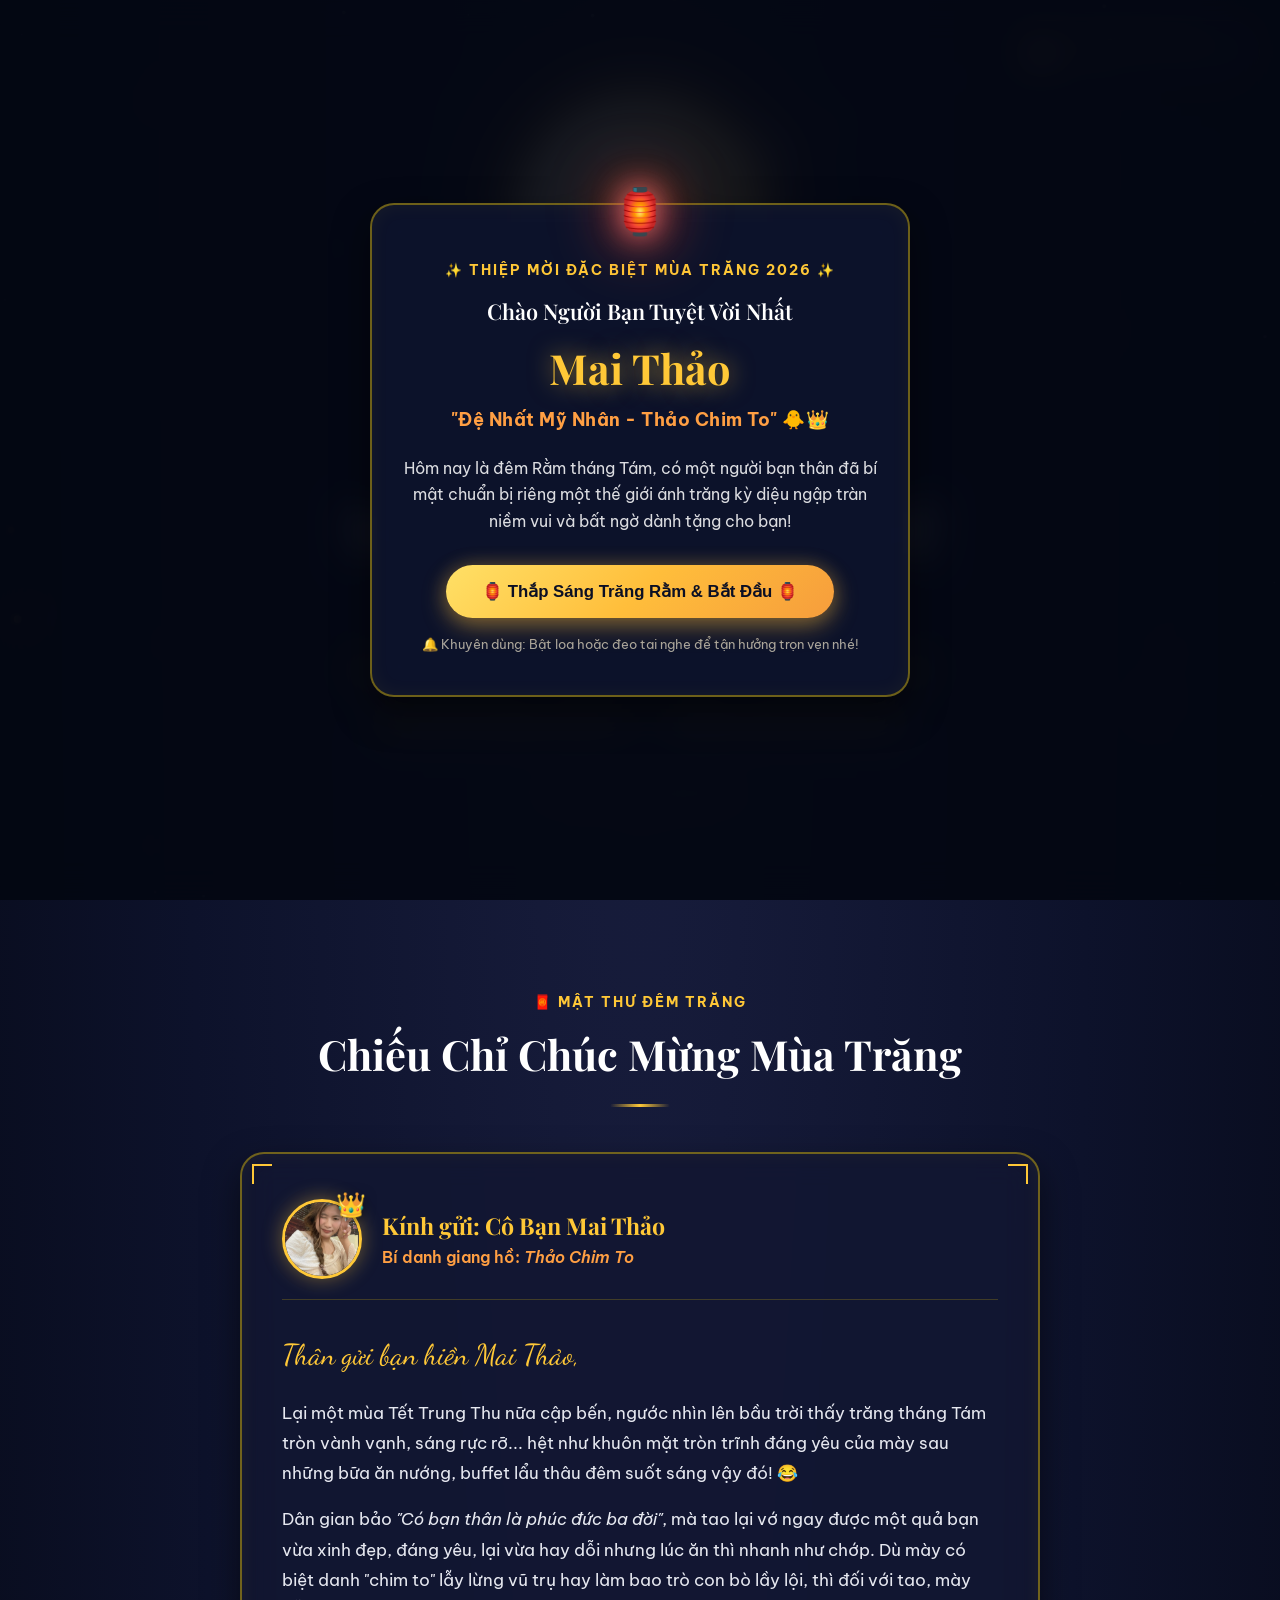
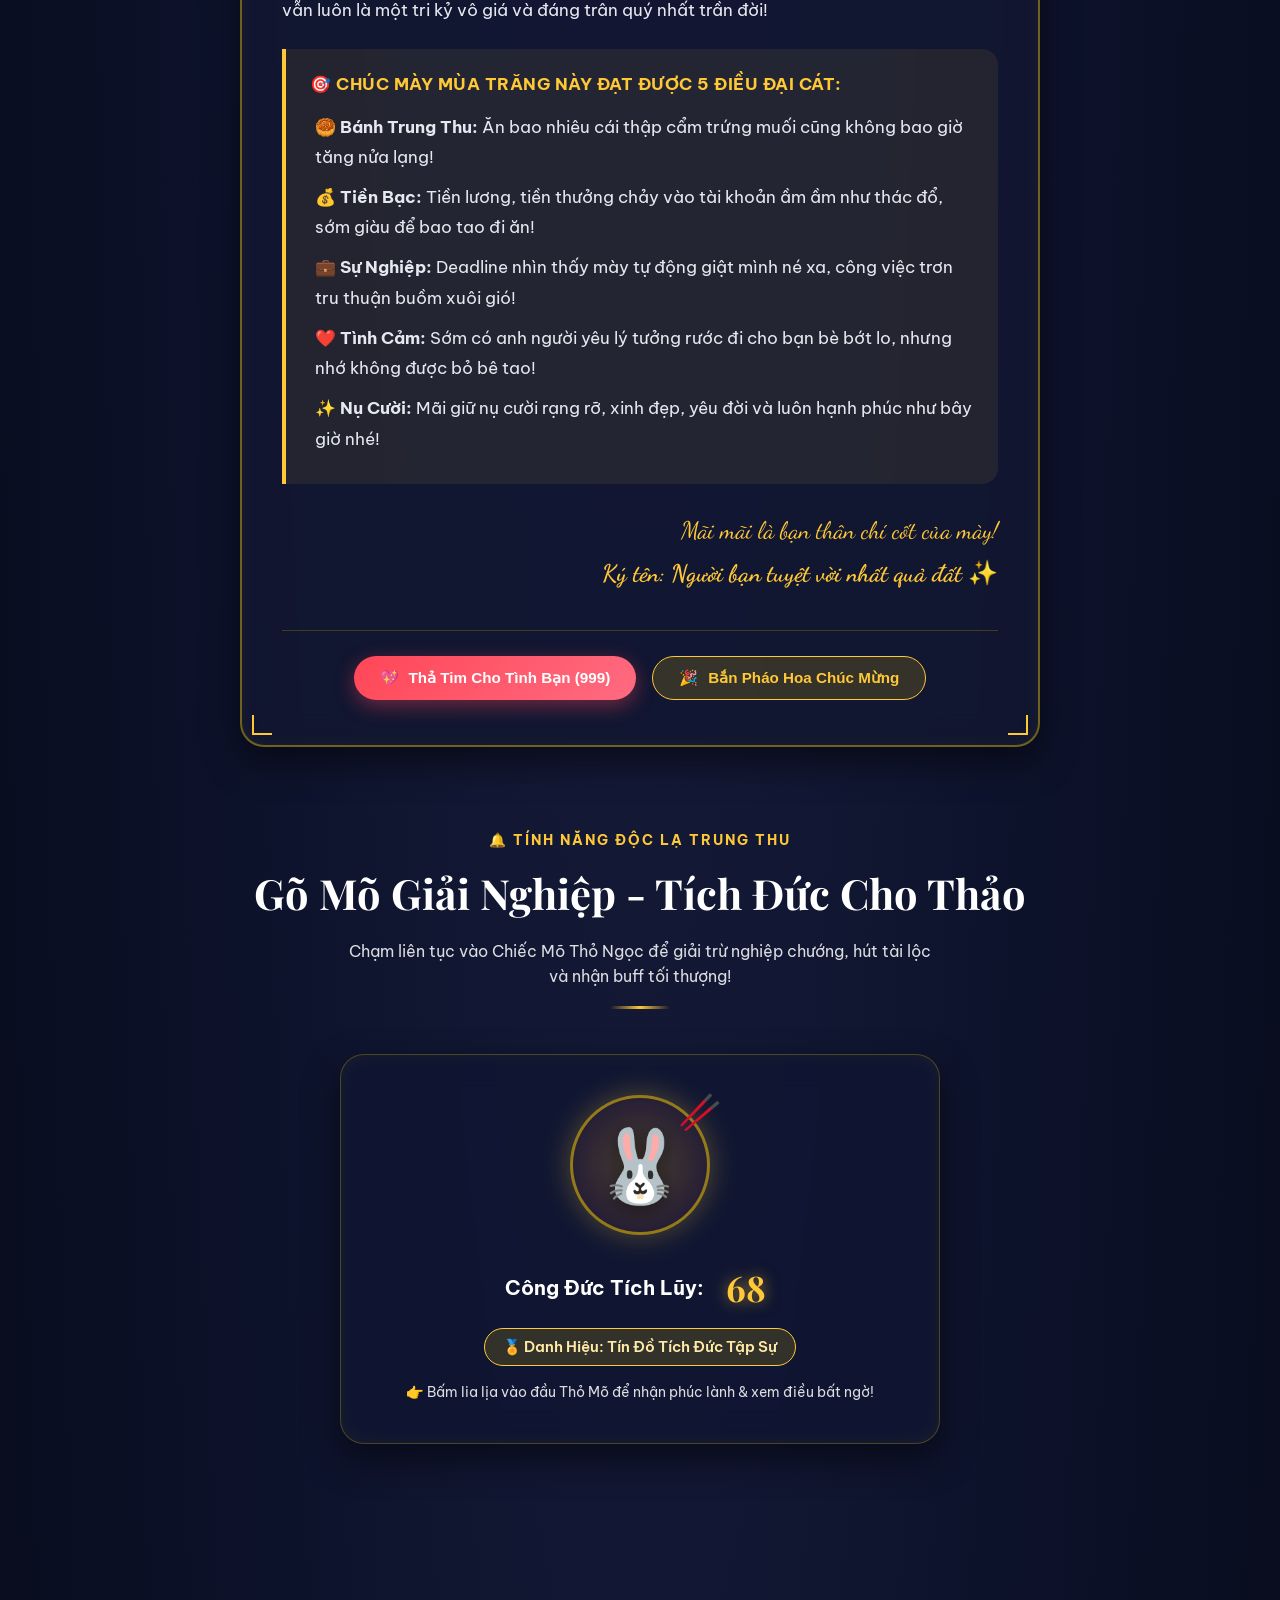
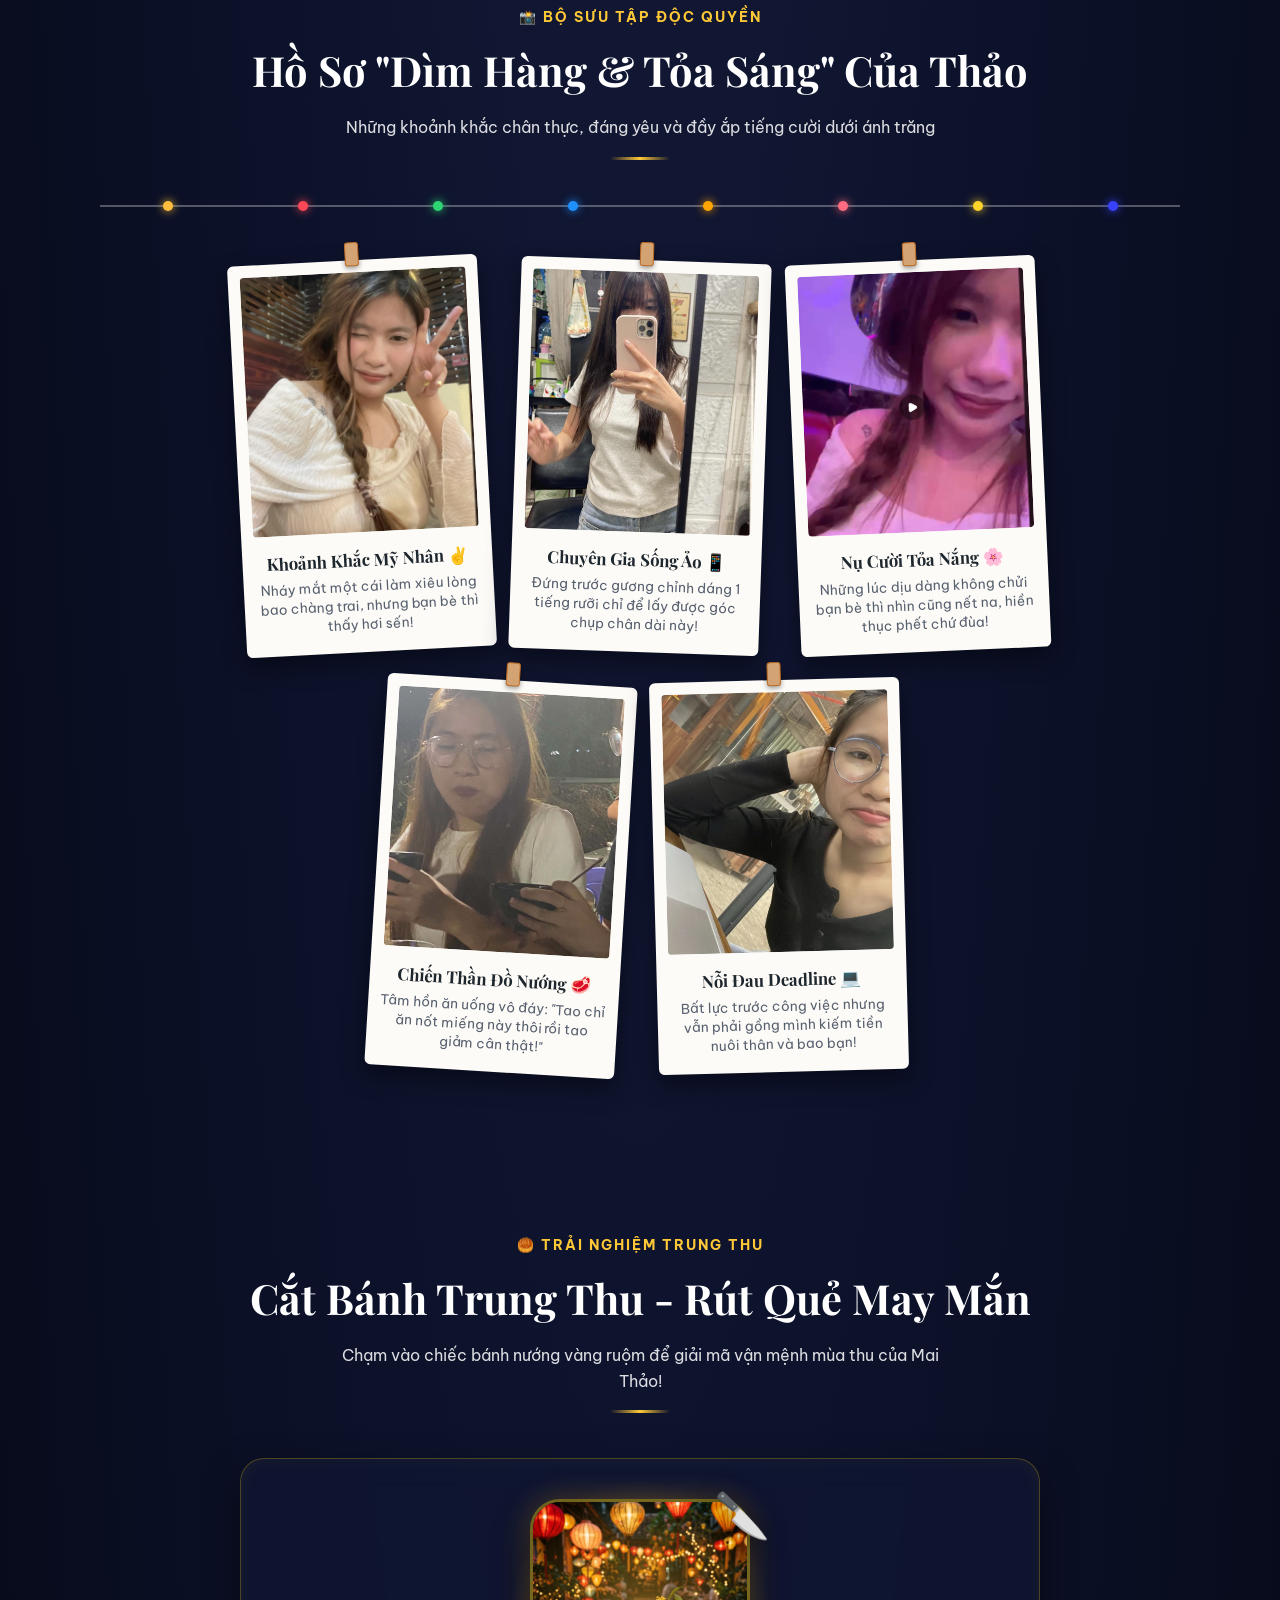
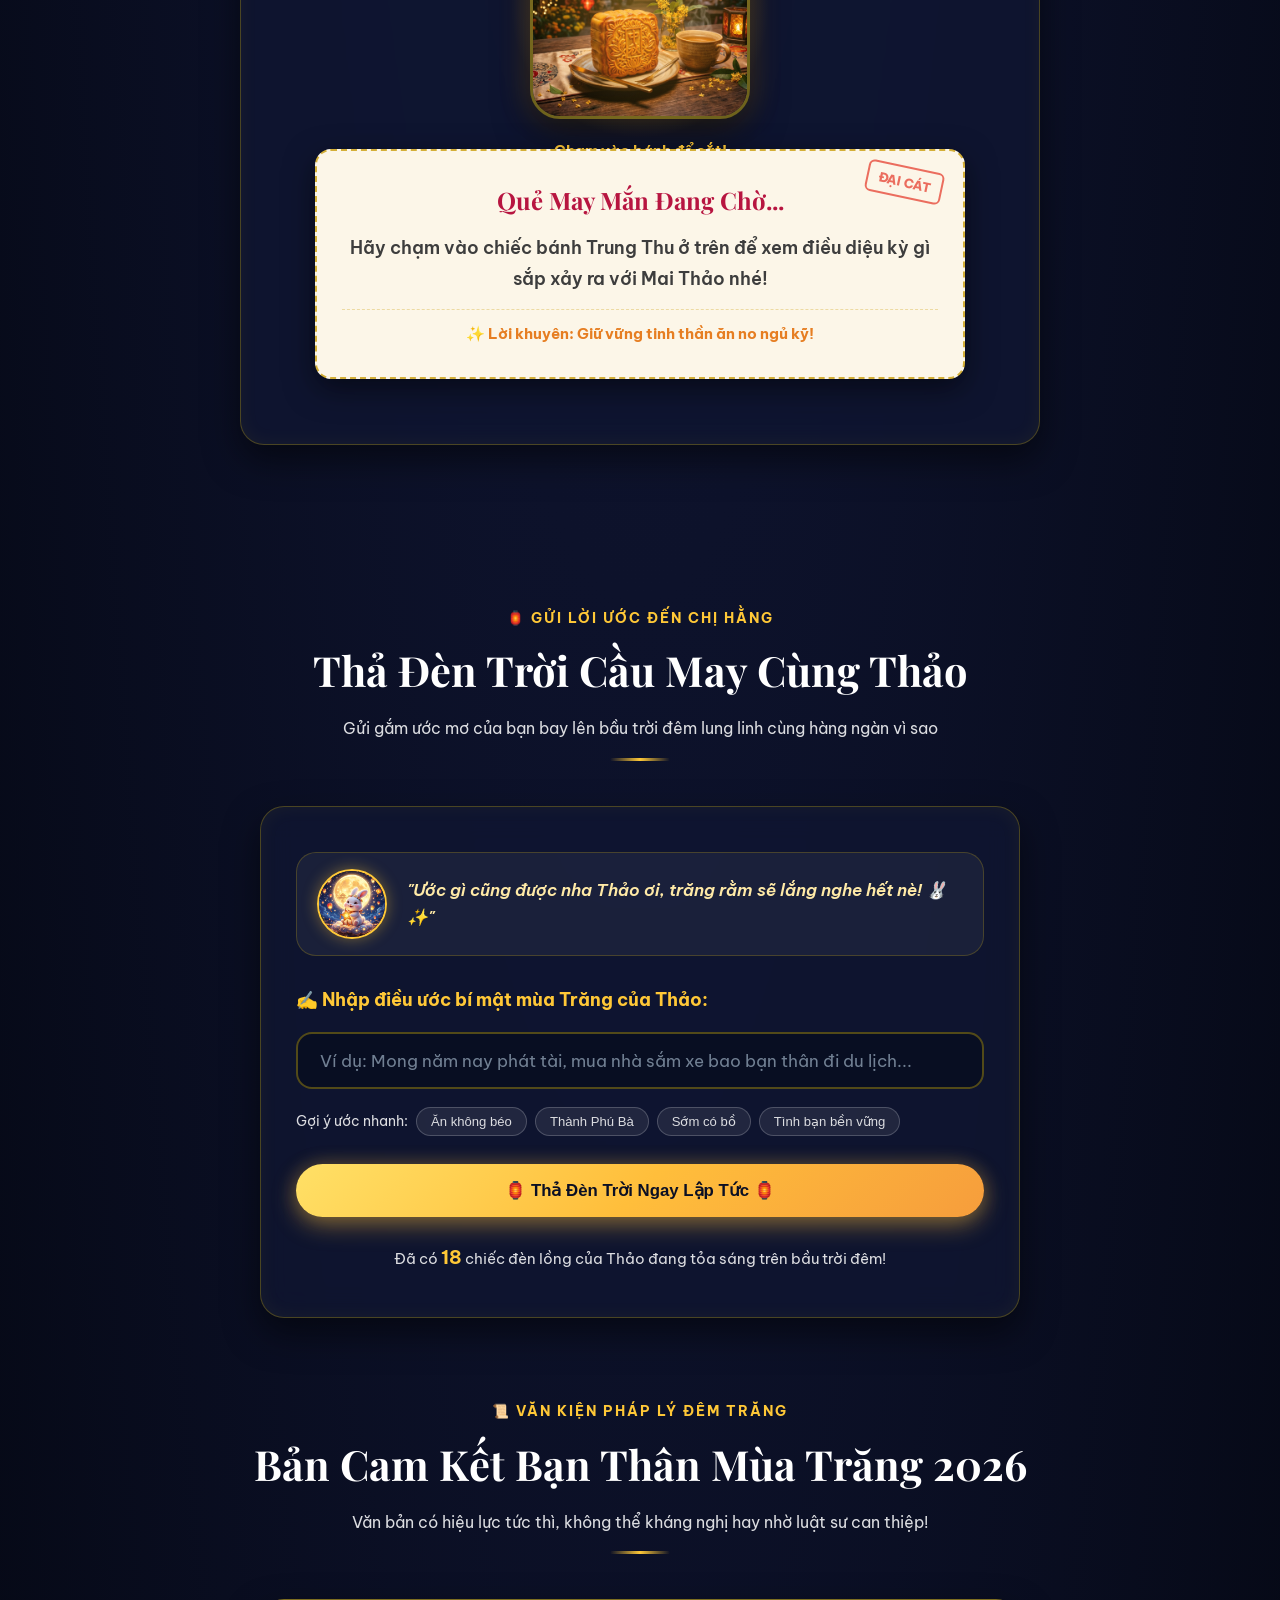
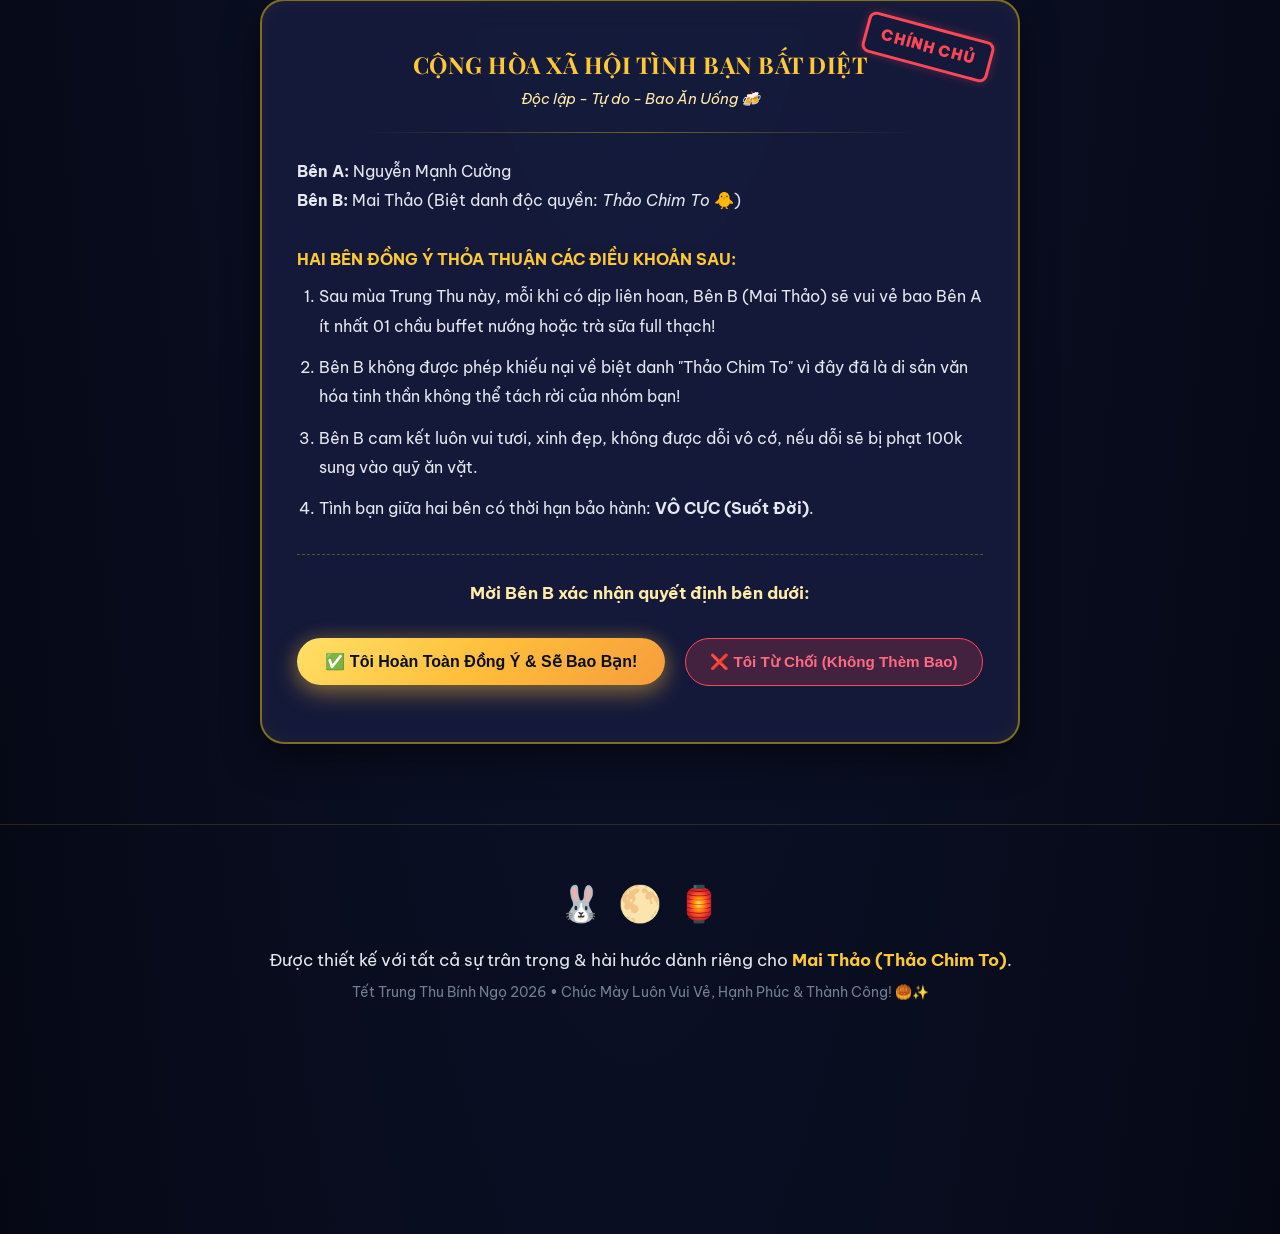
==== commit eda846a1: "fix" ====
--- a/index.html
+++ b/index.html
@@ -189,287 +189,297 @@
           </div>
         </div>
       </div>
-    <!-- SECTION: GÕ MÕ GIẢI NGHIỆP & TÍCH ĐỨC CHO MAI THẢO -->
-    <section class="section wooden-fish-section">
-      <div class="container">
-        <div class="section-heading">
-          <span class="sub-heading">🔔 TÍNH NĂNG ĐỘC LẠ TRUNG THU</span>
-          <h2>Gõ Mõ Giải Nghiệp - Tích Đức Cho Thảo</h2>
-          <p class="heading-desc">Chạm liên tục vào Chiếc Mõ Thỏ Ngọc để giải trừ nghiệp chướng, hút tài lộc và nhận buff tối thượng!</p>
-          <div class="heading-line"></div>
-        </div>
-
-        <div class="wooden-fish-card glassmorphism">
-          <div class="wooden-fish-interactive" id="woodenFishBtn">
-            <div class="fish-glow"></div>
-            <div class="fish-icon">🐰</div>
-            <div class="fish-mallet" id="fishMallet">🥢</div>
-          </div>
-
-          <div class="fish-counter-wrap">
-            <span class="counter-label">Công Đức Tích Lũy:</span>
-            <span class="fish-counter" id="fishCounter">68</span>
-          </div>
-
-          <div class="fish-rank-badge" id="fishRankBadge">
-            🏅 Danh Hiệu: <span>Tín Đồ Tích Đức Tập Sự</span>
-          </div>
-          <p class="fish-hint">👉 Bấm lia lịa vào đầu Thỏ Mõ để nhận phúc lành & xem điều bất ngờ!</p>
-        </div>
-      </div>
-    </section>
-
-    <!-- SECTION 2: GÓC KỶ NIỆM POLAROID TREO DÂY -->
-    <section class="section gallery-section">
-      <div class="container">
-        <div class="section-heading">
-          <span class="sub-heading">📸 BỘ SƯU TẬP ĐỘC QUYỀN</span>
-          <h2>Hồ Sơ "Dìm Hàng & Tỏa Sáng" Của Thảo</h2>
-          <p class="heading-desc">Những khoảnh khắc chân thực, đáng yêu và đầy ắp tiếng cười dưới ánh trăng</p>
-          <div class="heading-line"></div>
-        </div>
-
-        <!-- Hanging Fairy Light Wire -->
-        <div class="hanging-wire-container">
-          <div class="fairy-lights">
-            <span class="light bulb-1"></span>
-            <span class="light bulb-2"></span>
-            <span class="light bulb-3"></span>
-            <span class="light bulb-4"></span>
-            <span class="light bulb-5"></span>
-            <span class="light bulb-6"></span>
-            <span class="light bulb-7"></span>
-            <span class="light bulb-8"></span>
-          </div>
-
-          <div class="polaroid-row">
-
-            <!-- Item 1 -->
-            <div class="polaroid-card polaroid-1" data-index="0">
-              <div class="wooden-peg"></div>
-              <div class="polaroid-inner">
-                <div class="polaroid-img-box">
-                  <img src="assets/images/thao_1.png" alt="Nháy mắt làm điệu" loading="lazy">
+      <!-- SECTION: GÕ MÕ GIẢI NGHIỆP & TÍCH ĐỨC CHO MAI THẢO -->
+      <section class="section wooden-fish-section">
+        <div class="container">
+          <div class="section-heading">
+            <span class="sub-heading">🔔 TÍNH NĂNG ĐỘC LẠ TRUNG THU</span>
+            <h2>Gõ Mõ Giải Nghiệp - Tích Đức Cho Thảo</h2>
+            <p class="heading-desc">Chạm liên tục vào Chiếc Mõ Thỏ Ngọc để giải trừ nghiệp chướng, hút tài lộc và nhận
+              buff tối thượng!</p>
+            <div class="heading-line"></div>
+          </div>
+
+          <div class="wooden-fish-card glassmorphism">
+            <div class="wooden-fish-interactive" id="woodenFishBtn">
+              <div class="fish-glow"></div>
+              <div class="fish-icon">🐰</div>
+              <div class="fish-mallet" id="fishMallet">🥢</div>
+            </div>
+
+            <div class="fish-counter-wrap">
+              <span class="counter-label">Công Đức Tích Lũy:</span>
+              <span class="fish-counter" id="fishCounter">68</span>
+            </div>
+
+            <div class="fish-rank-badge" id="fishRankBadge">
+              🏅 Danh Hiệu: <span>Tín Đồ Tích Đức Tập Sự</span>
+            </div>
+            <p class="fish-hint">👉 Bấm lia lịa vào đầu Thỏ Mõ để nhận phúc lành & xem điều bất ngờ!</p>
+          </div>
+        </div>
+      </section>
+
+      <!-- SECTION 2: GÓC KỶ NIỆM POLAROID TREO DÂY -->
+      <section class="section gallery-section">
+        <div class="container">
+          <div class="section-heading">
+            <span class="sub-heading">📸 BỘ SƯU TẬP ĐỘC QUYỀN</span>
+            <h2>Hồ Sơ "Dìm Hàng & Tỏa Sáng" Của Thảo</h2>
+            <p class="heading-desc">Những khoảnh khắc chân thực, đáng yêu và đầy ắp tiếng cười dưới ánh trăng</p>
+            <div class="heading-line"></div>
+          </div>
+
+          <!-- Hanging Fairy Light Wire -->
+          <div class="hanging-wire-container">
+            <div class="fairy-lights">
+              <span class="light bulb-1"></span>
+              <span class="light bulb-2"></span>
+              <span class="light bulb-3"></span>
+              <span class="light bulb-4"></span>
+              <span class="light bulb-5"></span>
+              <span class="light bulb-6"></span>
+              <span class="light bulb-7"></span>
+              <span class="light bulb-8"></span>
+            </div>
+
+            <div class="polaroid-row">
+
+              <!-- Item 1 -->
+              <div class="polaroid-card polaroid-1" data-index="0">
+                <div class="wooden-peg"></div>
+                <div class="polaroid-inner">
+                  <div class="polaroid-img-box">
+                    <img src="assets/images/thao_1.png" alt="Nháy mắt làm điệu" loading="lazy">
+                  </div>
+                  <div class="polaroid-caption">
+                    <p class="caption-title">Khoảnh Khắc Mỹ Nhân ✌️</p>
+                    <p class="caption-desc">Nháy mắt một cái làm xiêu lòng bao chàng trai, nhưng bạn bè thì thấy hơi
+                      sến!
+                    </p>
+                  </div>
                 </div>
-                <div class="polaroid-caption">
-                  <p class="caption-title">Khoảnh Khắc Mỹ Nhân ✌️</p>
-                  <p class="caption-desc">Nháy mắt một cái làm xiêu lòng bao chàng trai, nhưng bạn bè thì thấy hơi sến!
-                  </p>
+              </div>
+
+              <!-- Item 2 -->
+              <div class="polaroid-card polaroid-2" data-index="1">
+                <div class="wooden-peg"></div>
+                <div class="polaroid-inner">
+                  <div class="polaroid-img-box">
+                    <img src="assets/images/thao_2.png" alt="Sống ảo trước gương" loading="lazy">
+                  </div>
+                  <div class="polaroid-caption">
+                    <p class="caption-title">Chuyên Gia Sống Ảo 📱</p>
+                    <p class="caption-desc">Đứng trước gương chỉnh dáng 1 tiếng rưỡi chỉ để lấy được góc chụp chân dài
+                      này!</p>
+                  </div>
                 </div>
               </div>
-            </div>
-
-            <!-- Item 2 -->
-            <div class="polaroid-card polaroid-2" data-index="1">
-              <div class="wooden-peg"></div>
-              <div class="polaroid-inner">
-                <div class="polaroid-img-box">
-                  <img src="assets/images/thao_2.png" alt="Sống ảo trước gương" loading="lazy">
+
+              <!-- Item 3 -->
+              <div class="polaroid-card polaroid-3" data-index="2">
+                <div class="wooden-peg"></div>
+                <div class="polaroid-inner">
+                  <div class="polaroid-img-box">
+                    <img src="assets/images/thao_3.png" alt="Nụ cười tỏa nắng" loading="lazy">
+                  </div>
+                  <div class="polaroid-caption">
+                    <p class="caption-title">Nụ Cười Tỏa Nắng 🌸</p>
+                    <p class="caption-desc">Những lúc dịu dàng không chửi bạn bè thì nhìn cũng nết na, hiền thục phết
+                      chứ
+                      đùa!</p>
+                  </div>
                 </div>
-                <div class="polaroid-caption">
-                  <p class="caption-title">Chuyên Gia Sống Ảo 📱</p>
-                  <p class="caption-desc">Đứng trước gương chỉnh dáng 1 tiếng rưỡi chỉ để lấy được góc chụp chân dài
-                    này!</p>
+              </div>
+
+              <!-- Item 4 -->
+              <div class="polaroid-card polaroid-4" data-index="3">
+                <div class="wooden-peg"></div>
+                <div class="polaroid-inner">
+                  <div class="polaroid-img-box">
+                    <img src="assets/images/thao_4.png" alt="Chiến thần ăn nướng" loading="lazy">
+                  </div>
+                  <div class="polaroid-caption">
+                    <p class="caption-title">Chiến Thần Đồ Nướng 🥩</p>
+                    <p class="caption-desc">Tâm hồn ăn uống vô đáy: "Tao chỉ ăn nốt miếng này thôi rồi tao giảm cân
+                      thật!"
+                    </p>
+                  </div>
                 </div>
               </div>
-            </div>
-
-            <!-- Item 3 -->
-            <div class="polaroid-card polaroid-3" data-index="2">
-              <div class="wooden-peg"></div>
-              <div class="polaroid-inner">
-                <div class="polaroid-img-box">
-                  <img src="assets/images/thao_3.png" alt="Nụ cười tỏa nắng" loading="lazy">
+
+              <!-- Item 5 -->
+              <div class="polaroid-card polaroid-5" data-index="4">
+                <div class="wooden-peg"></div>
+                <div class="polaroid-inner">
+                  <div class="polaroid-img-box">
+                    <img src="assets/images/thao_5.png" alt="Gục ngã vì deadline" loading="lazy">
+                  </div>
+                  <div class="polaroid-caption">
+                    <p class="caption-title">Nỗi Đau Deadline 💻</p>
+                    <p class="caption-desc">Bất lực trước công việc nhưng vẫn phải gồng mình kiếm tiền nuôi thân và bao
+                      bạn!</p>
+                  </div>
                 </div>
-                <div class="polaroid-caption">
-                  <p class="caption-title">Nụ Cười Tỏa Nắng 🌸</p>
-                  <p class="caption-desc">Những lúc dịu dàng không chửi bạn bè thì nhìn cũng nết na, hiền thục phết chứ
-                    đùa!</p>
+              </div>
+
+            </div>
+          </div>
+        </div>
+      </section>
+
+      <!-- SECTION 3: CẮT BÁNH TRUNG THU RÚT QUẺ MAY MẮN -->
+      <section class="section fortune-section">
+        <div class="container">
+          <div class="section-heading">
+            <span class="sub-heading">🥮 TRẢI NGHIỆM TRUNG THU</span>
+            <h2>Cắt Bánh Trung Thu - Rút Quẻ May Mắn</h2>
+            <p class="heading-desc">Chạm vào chiếc bánh nướng vàng ruộm để giải mã vận mệnh mùa thu của Mai Thảo!</p>
+            <div class="heading-line"></div>
+          </div>
+
+          <div class="fortune-stage glassmorphism">
+            <div class="mooncake-interactive" id="mooncakeInteractive">
+              <div class="mooncake-glow"></div>
+              <img src="assets/images/mooncake.jpg" alt="Bánh Trung Thu Hoàng Kim" class="mooncake-img"
+                id="mooncakeImg">
+              <div class="knife-icon" id="knifeIcon">🔪</div>
+              <div class="click-prompt">Chạm vào bánh để cắt!</div>
+            </div>
+
+            <div class="fortune-result-box" id="fortuneResultBox">
+              <div class="fortune-scroll-paper">
+                <div class="scroll-stamp">ĐẠI CÁT</div>
+                <h3 class="fortune-title" id="fortuneTitle">Quẻ May Mắn Đang Chờ...</h3>
+                <p class="fortune-content" id="fortuneContent">Hãy chạm vào chiếc bánh Trung Thu ở trên để xem điều diệu
+                  kỳ gì sắp xảy ra với Mai Thảo nhé!</p>
+                <div class="fortune-advice" id="fortuneAdvice">✨ Lời khuyên: Giữ vững tinh thần ăn no ngủ kỹ!</div>
+              </div>
+
+              <button class="btn-secondary" id="cutAgainBtn" style="display: none;">
+                <span>🥮 Cắt Bánh Khác (Rút Quẻ Tiếp)</span>
+              </button>
+            </div>
+          </div>
+        </div>
+      </section>
+
+      <!-- SECTION 4: THẢ ĐÈN TRỜI CẦU NGUYỆN -->
+      <section class="section wish-section">
+        <div class="container">
+          <div class="section-heading">
+            <span class="sub-heading">🏮 GỬI LỜI ƯỚC ĐẾN CHỊ HẰNG</span>
+            <h2>Thả Đèn Trời Cầu May Cùng Thảo</h2>
+            <p class="heading-desc">Gửi gắm ước mơ của bạn bay lên bầu trời đêm lung linh cùng hàng ngàn vì sao</p>
+            <div class="heading-line"></div>
+          </div>
+
+          <div class="wish-card glassmorphism">
+            <div class="wish-rabbit-decor">
+              <img src="assets/images/rabbit.jpg" alt="Thỏ Ngọc Trung Thu" class="rabbit-thumb">
+              <div class="rabbit-speech">
+                "Ước gì cũng được nha Thảo ơi, trăng rằm sẽ lắng nghe hết nè! 🐰✨"
+              </div>
+            </div>
+
+            <div class="wish-form">
+              <label for="wishInput" class="wish-label">✍️ Nhập điều ước bí mật mùa Trăng của Thảo:</label>
+              <div class="wish-input-wrap">
+                <input type="text" id="wishInput"
+                  placeholder="Ví dụ: Mong năm nay phát tài, mua nhà sắm xe bao bạn thân đi du lịch..." maxlength="120">
+              </div>
+
+              <!-- Quick Preset Wishes for Fun -->
+              <div class="quick-wishes">
+                <span class="quick-title">Gợi ý ước nhanh:</span>
+                <button class="quick-tag" data-text="Mong ăn bánh Trung Thu cả tháng không lên 1 gram mỡ nào! 🥮">Ăn
+                  không
+                  béo</button>
+                <button class="quick-tag" data-text="Mong tiền rơi trúng đầu, sớm trở thành phú bà bao bạn bè! 💰">Thành
+                  Phú Bà</button>
+                <button class="quick-tag"
+                  data-text="Mong năm nay thoát ế, tìm được anh người yêu cưng như trứng! 💖">Sớm
+                  có bồ</button>
+                <button class="quick-tag"
+                  data-text="Mong tình bạn của chúng mình mãi mãi bền lâu, không bao giờ xa cách! 👭">Tình bạn bền
+                  vững</button>
+              </div>
+
+              <button class="btn-primary release-lantern-btn" id="releaseLanternBtn">
+                <span>🏮 Thả Đèn Trời Ngay Lập Tức 🏮</span>
+              </button>
+            </div>
+
+            <!-- Flying Lanterns Display Container in DOM -->
+            <div class="wishes-released-counter">
+              Đã có <strong id="lanternCount">18</strong> chiếc đèn lồng của Thảo đang tỏa sáng trên bầu trời đêm!
+            </div>
+          </div>
+        </div>
+        <!-- SECTION 5: BẢN CAM KẾT TÌNH BẠN TRUNG THU (NÚT NÉ CHUỘT HÀI HƯỚC) -->
+        <section class="section contract-section">
+          <div class="container">
+            <div class="section-heading">
+              <span class="sub-heading">📜 VĂN KIỆN PHÁP LÝ ĐÊM TRĂNG</span>
+              <h2>Bản Cam Kết Bạn Thân Mùa Trăng 2026</h2>
+              <p class="heading-desc">Văn bản có hiệu lực tức thì, không thể kháng nghị hay nhờ luật sư can thiệp!</p>
+              <div class="heading-line"></div>
+            </div>
+
+            <div class="contract-card glassmorphism">
+              <div class="contract-stamp">CHÍNH CHỦ</div>
+              <h3 class="contract-title">CỘNG HÒA XÃ HỘI TÌNH BẠN BẤT DIỆT</h3>
+              <p class="contract-motto">Độc lập - Tự do - Bao Ăn Uống 🍻</p>
+              <div class="contract-divider"></div>
+
+              <div class="contract-terms">
+                <p><strong>Bên A:</strong> Nguyễn Mạnh Cường</p>
+                <p><strong>Bên B:</strong> Mai Thảo (Biệt danh độc quyền: <em>Thảo Chim To</em> 🐥)</p>
+                <br>
+                <p class="terms-heading">HAI BÊN ĐỒNG Ý THỎA THUẬN CÁC ĐIỀU KHOẢN SAU:</p>
+                <ol>
+                  <li>Sau mùa Trung Thu này, mỗi khi có dịp liên hoan, Bên B (Mai Thảo) sẽ vui vẻ bao Bên A ít nhất 01
+                    chầu buffet nướng hoặc trà sữa full thạch!</li>
+                  <li>Bên B không được phép khiếu nại về biệt danh "Thảo Chim To" vì đây đã là di sản văn hóa tinh thần
+                    không thể tách rời của nhóm bạn!</li>
+                  <li>Bên B cam kết luôn vui tươi, xinh đẹp, không được dỗi vô cớ, nếu dỗi sẽ bị phạt 100k sung vào quỹ
+                    ăn vặt.</li>
+                  <li>Tình bạn giữa hai bên có thời hạn bảo hành: <strong>VÔ CỰC (Suốt Đời)</strong>.</li>
+                </ol>
+              </div>
+
+              <div class="contract-decision-box" id="contractDecisionBox">
+                <p class="decision-prompt">Mời Bên B xác nhận quyết định bên dưới:</p>
+                <div class="contract-buttons-wrap">
+                  <button class="btn-primary contract-agree-btn" id="contractAgreeBtn">
+                    <span>✅ Tôi Hoàn Toàn Đồng Ý & Sẽ Bao Bạn!</span>
+                  </button>
+                  <button class="contract-reject-btn" id="contractRejectBtn">
+                    <span>❌ Tôi Từ Chối (Không Thèm Bao)</span>
+                  </button>
                 </div>
-              </div>
-            </div>
-
-            <!-- Item 4 -->
-            <div class="polaroid-card polaroid-4" data-index="3">
-              <div class="wooden-peg"></div>
-              <div class="polaroid-inner">
-                <div class="polaroid-img-box">
-                  <img src="assets/images/thao_4.png" alt="Chiến thần ăn nướng" loading="lazy">
-                </div>
-                <div class="polaroid-caption">
-                  <p class="caption-title">Chiến Thần Đồ Nướng 🥩</p>
-                  <p class="caption-desc">Tâm hồn ăn uống vô đáy: "Tao chỉ ăn nốt miếng này thôi rồi tao giảm cân thật!"
-                  </p>
-                </div>
-              </div>
-            </div>
-
-            <!-- Item 5 -->
-            <div class="polaroid-card polaroid-5" data-index="4">
-              <div class="wooden-peg"></div>
-              <div class="polaroid-inner">
-                <div class="polaroid-img-box">
-                  <img src="assets/images/thao_5.png" alt="Gục ngã vì deadline" loading="lazy">
-                </div>
-                <div class="polaroid-caption">
-                  <p class="caption-title">Nỗi Đau Deadline 💻</p>
-                  <p class="caption-desc">Bất lực trước công việc nhưng vẫn phải gồng mình kiếm tiền nuôi thân và bao
-                    bạn!</p>
-                </div>
-              </div>
-            </div>
-
-          </div>
-        </div>
-      </div>
-    </section>
-
-    <!-- SECTION 3: CẮT BÁNH TRUNG THU RÚT QUẺ MAY MẮN -->
-    <section class="section fortune-section">
-      <div class="container">
-        <div class="section-heading">
-          <span class="sub-heading">🥮 TRẢI NGHIỆM TRUNG THU</span>
-          <h2>Cắt Bánh Trung Thu - Rút Quẻ May Mắn</h2>
-          <p class="heading-desc">Chạm vào chiếc bánh nướng vàng ruộm để giải mã vận mệnh mùa thu của Mai Thảo!</p>
-          <div class="heading-line"></div>
-        </div>
-
-        <div class="fortune-stage glassmorphism">
-          <div class="mooncake-interactive" id="mooncakeInteractive">
-            <div class="mooncake-glow"></div>
-            <img src="assets/images/mooncake.jpg" alt="Bánh Trung Thu Hoàng Kim" class="mooncake-img" id="mooncakeImg">
-            <div class="knife-icon" id="knifeIcon">🔪</div>
-            <div class="click-prompt">Chạm vào bánh để cắt!</div>
-          </div>
-
-          <div class="fortune-result-box" id="fortuneResultBox">
-            <div class="fortune-scroll-paper">
-              <div class="scroll-stamp">ĐẠI CÁT</div>
-              <h3 class="fortune-title" id="fortuneTitle">Quẻ May Mắn Đang Chờ...</h3>
-              <p class="fortune-content" id="fortuneContent">Hãy chạm vào chiếc bánh Trung Thu ở trên để xem điều diệu
-                kỳ gì sắp xảy ra với Mai Thảo nhé!</p>
-              <div class="fortune-advice" id="fortuneAdvice">✨ Lời khuyên: Giữ vững tinh thần ăn no ngủ kỹ!</div>
-            </div>
-
-            <button class="btn-secondary" id="cutAgainBtn" style="display: none;">
-              <span>🥮 Cắt Bánh Khác (Rút Quẻ Tiếp)</span>
-            </button>
-          </div>
-        </div>
-      </div>
-    </section>
-
-    <!-- SECTION 4: THẢ ĐÈN TRỜI CẦU NGUYỆN -->
-    <section class="section wish-section">
-      <div class="container">
-        <div class="section-heading">
-          <span class="sub-heading">🏮 GỬI LỜI ƯỚC ĐẾN CHỊ HẰNG</span>
-          <h2>Thả Đèn Trời Cầu May Cùng Thảo</h2>
-          <p class="heading-desc">Gửi gắm ước mơ của bạn bay lên bầu trời đêm lung linh cùng hàng ngàn vì sao</p>
-          <div class="heading-line"></div>
-        </div>
-
-        <div class="wish-card glassmorphism">
-          <div class="wish-rabbit-decor">
-            <img src="assets/images/rabbit.jpg" alt="Thỏ Ngọc Trung Thu" class="rabbit-thumb">
-            <div class="rabbit-speech">
-              "Ước gì cũng được nha Thảo ơi, trăng rằm sẽ lắng nghe hết nè! 🐰✨"
-            </div>
-          </div>
-
-          <div class="wish-form">
-            <label for="wishInput" class="wish-label">✍️ Nhập điều ước bí mật mùa Trăng của Thảo:</label>
-            <div class="wish-input-wrap">
-              <input type="text" id="wishInput"
-                placeholder="Ví dụ: Mong năm nay phát tài, mua nhà sắm xe bao bạn thân đi du lịch..." maxlength="120">
-            </div>
-
-            <!-- Quick Preset Wishes for Fun -->
-            <div class="quick-wishes">
-              <span class="quick-title">Gợi ý ước nhanh:</span>
-              <button class="quick-tag" data-text="Mong ăn bánh Trung Thu cả tháng không lên 1 gram mỡ nào! 🥮">Ăn không
-                béo</button>
-              <button class="quick-tag" data-text="Mong tiền rơi trúng đầu, sớm trở thành phú bà bao bạn bè! 💰">Thành
-                Phú Bà</button>
-              <button class="quick-tag" data-text="Mong năm nay thoát ế, tìm được anh người yêu cưng như trứng! 💖">Sớm
-                có bồ</button>
-              <button class="quick-tag"
-                data-text="Mong tình bạn của chúng mình mãi mãi bền lâu, không bao giờ xa cách! 👭">Tình bạn bền
-                vững</button>
-            </div>
-
-            <button class="btn-primary release-lantern-btn" id="releaseLanternBtn">
-              <span>🏮 Thả Đèn Trời Ngay Lập Tức 🏮</span>
-            </button>
-          </div>
-
-          <!-- Flying Lanterns Display Container in DOM -->
-          <div class="wishes-released-counter">
-            Đã có <strong id="lanternCount">18</strong> chiếc đèn lồng của Thảo đang tỏa sáng trên bầu trời đêm!
-          </div>
-        </div>
-      </div>
-    <!-- SECTION 5: BẢN CAM KẾT TÌNH BẠN TRUNG THU (NÚT NÉ CHUỘT HÀI HƯỚC) -->
-    <section class="section contract-section">
-      <div class="container">
-        <div class="section-heading">
-          <span class="sub-heading">📜 VĂN KIỆN PHÁP LÝ ĐÊM TRĂNG</span>
-          <h2>Bản Cam Kết Bạn Thân Mùa Trăng 2026</h2>
-          <p class="heading-desc">Văn bản có hiệu lực tức thì, không thể kháng nghị hay nhờ luật sư can thiệp!</p>
-          <div class="heading-line"></div>
-        </div>
-
-        <div class="contract-card glassmorphism">
-          <div class="contract-stamp">CHÍNH CHỦ</div>
-          <h3 class="contract-title">CỘNG HÒA XÃ HỘI TÌNH BẠN BẤT DIỆT</h3>
-          <p class="contract-motto">Độc lập - Tự do - Bao Ăn Uống 🍻</p>
-          <div class="contract-divider"></div>
-
-          <div class="contract-terms">
-            <p><strong>Bên A:</strong> Người làm web tuyệt vời / uy tín nhất quả đất</p>
-            <p><strong>Bên B:</strong> Mai Thảo (Biệt danh độc quyền: <em>Thảo Chim To</em> 🐥)</p>
-            <br>
-            <p class="terms-heading">HAI BÊN ĐỒNG Ý THỎA THUẬN CÁC ĐIỀU KHOẢN SAU:</p>
-            <ol>
-              <li>Sau mùa Trung Thu này, mỗi khi có dịp liên hoan, Bên B (Mai Thảo) sẽ vui vẻ bao Bên A ít nhất 01 chầu buffet nướng hoặc trà sữa full thạch!</li>
-              <li>Bên B không được phép khiếu nại về biệt danh "Thảo Chim To" vì đây đã là di sản văn hóa tinh thần không thể tách rời của nhóm bạn!</li>
-              <li>Bên B cam kết luôn vui tươi, xinh đẹp, không được dỗi vô cớ, nếu dỗi sẽ bị phạt 100k sung vào quỹ ăn vặt.</li>
-              <li>Tình bạn giữa hai bên có thời hạn bảo hành: <strong>VÔ CỰC (Suốt Đời)</strong>.</li>
-            </ol>
-          </div>
-
-          <div class="contract-decision-box" id="contractDecisionBox">
-            <p class="decision-prompt">Mời Bên B xác nhận quyết định bên dưới:</p>
-            <div class="contract-buttons-wrap">
-              <button class="btn-primary contract-agree-btn" id="contractAgreeBtn">
-                <span>✅ Tôi Hoàn Toàn Đồng Ý & Sẽ Bao Bạn!</span>
-              </button>
-              <button class="contract-reject-btn" id="contractRejectBtn">
-                <span>❌ Tôi Từ Chối (Không Thèm Bao)</span>
-              </button>
-            </div>
-            <div class="contract-result-msg" id="contractResultMsg" style="display: none;"></div>
-          </div>
-        </div>
-      </div>
-    </section>
-
-    <!-- FOOTER -->
-    <footer class="footer">
-      <div class="container">
-        <div class="footer-moon-rabbit">
-          <span class="rabbit-emoji">🐰</span>
-          <span class="moon-emoji">🌕</span>
-          <span class="lantern-emoji">🏮</span>
-        </div>
-        <p class="footer-text">
-          Được thiết kế với tất cả sự trân trọng & hài hước dành riêng cho <strong>Mai Thảo (Thảo Chim To)</strong>.
-        </p>
-        <p class="footer-copyright">
-          Tết Trung Thu Bính Ngọ 2026 • Chúc Mày Luôn Vui Vẻ, Hạnh Phúc & Thành Công! 🥮✨
-        </p>
-      </div>
-    </footer>
+                <div class="contract-result-msg" id="contractResultMsg" style="display: none;"></div>
+              </div>
+            </div>
+          </div>
+        </section>
+
+        <!-- FOOTER -->
+        <footer class="footer">
+          <div class="container">
+            <div class="footer-moon-rabbit">
+              <span class="rabbit-emoji">🐰</span>
+              <span class="moon-emoji">🌕</span>
+              <span class="lantern-emoji">🏮</span>
+            </div>
+            <p class="footer-text">
+              Được thiết kế với tất cả sự trân trọng & hài hước dành riêng cho <strong>Mai Thảo (Thảo Chim To)</strong>.
+            </p>
+            <p class="footer-copyright">
+              Tết Trung Thu Bính Ngọ 2026 • Chúc Mày Luôn Vui Vẻ, Hạnh Phúc & Thành Công! 🥮✨
+            </p>
+          </div>
+        </footer>
 
   </div>
 
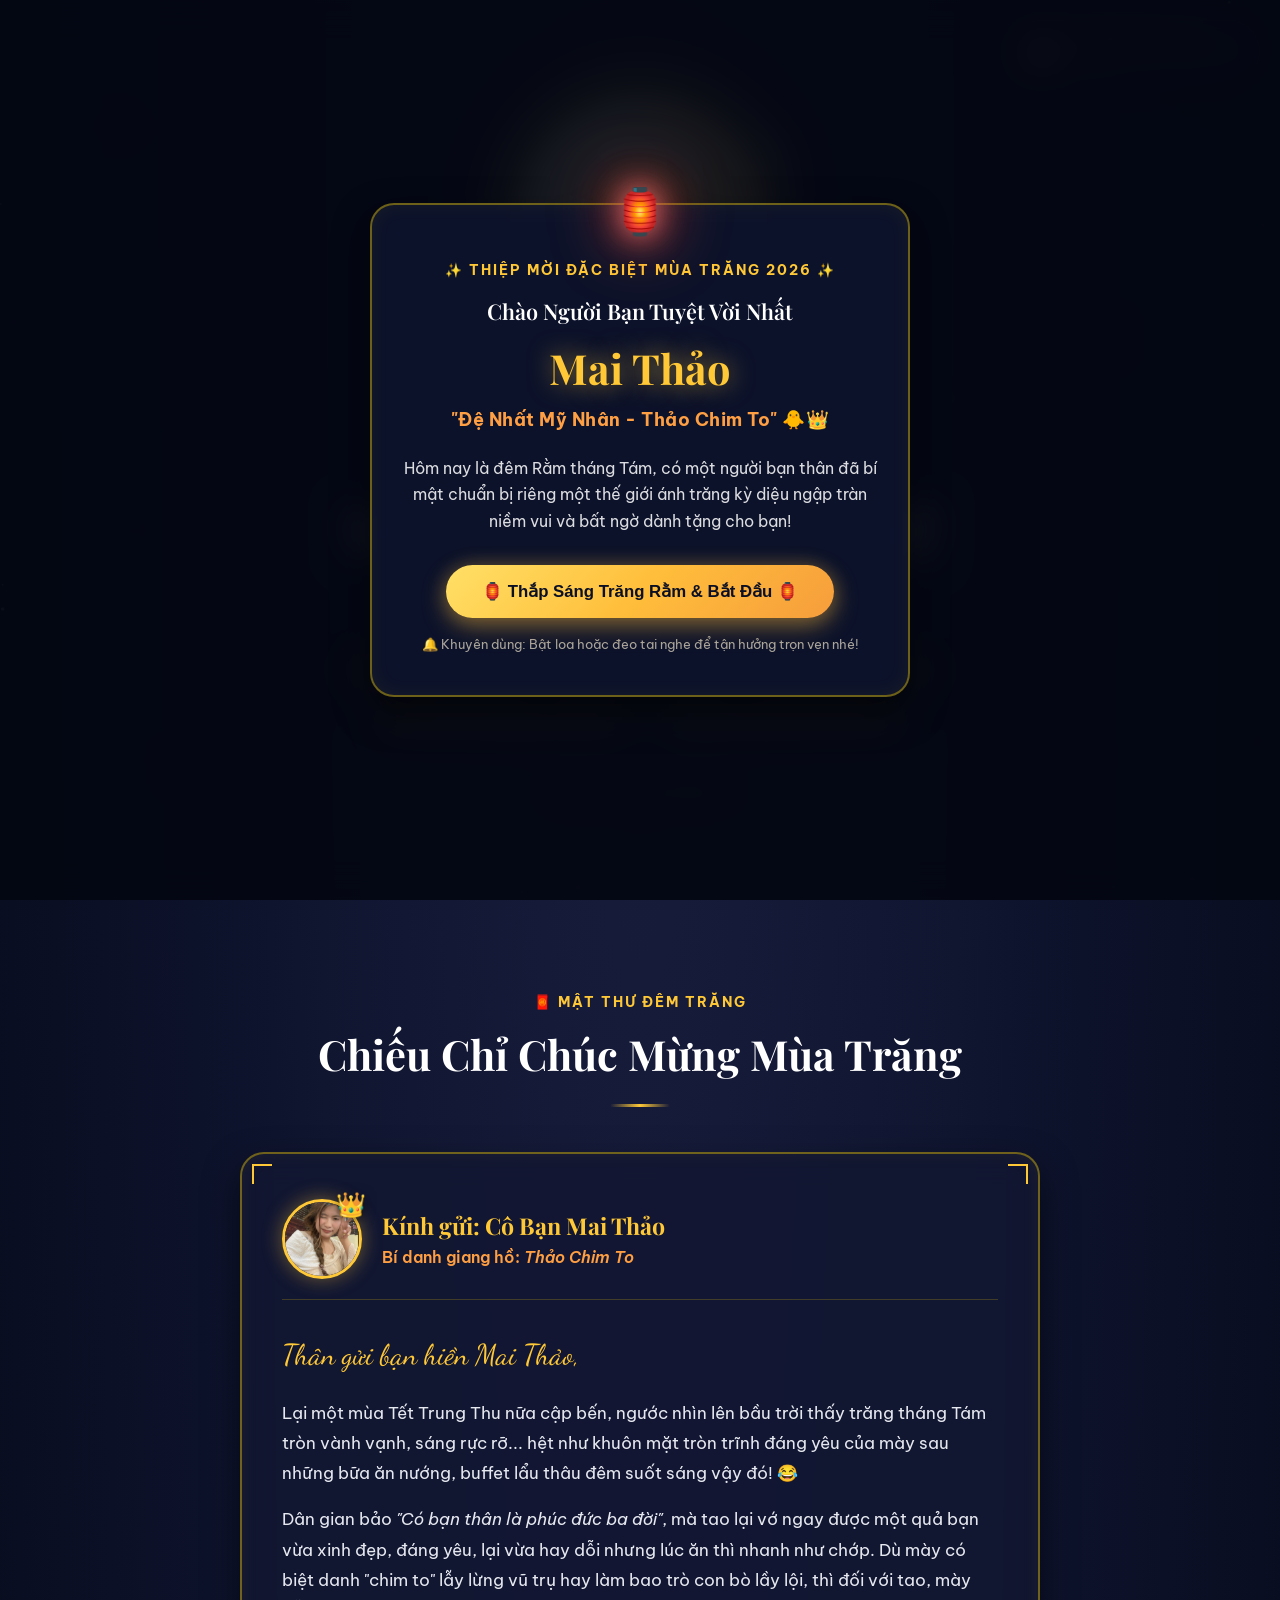
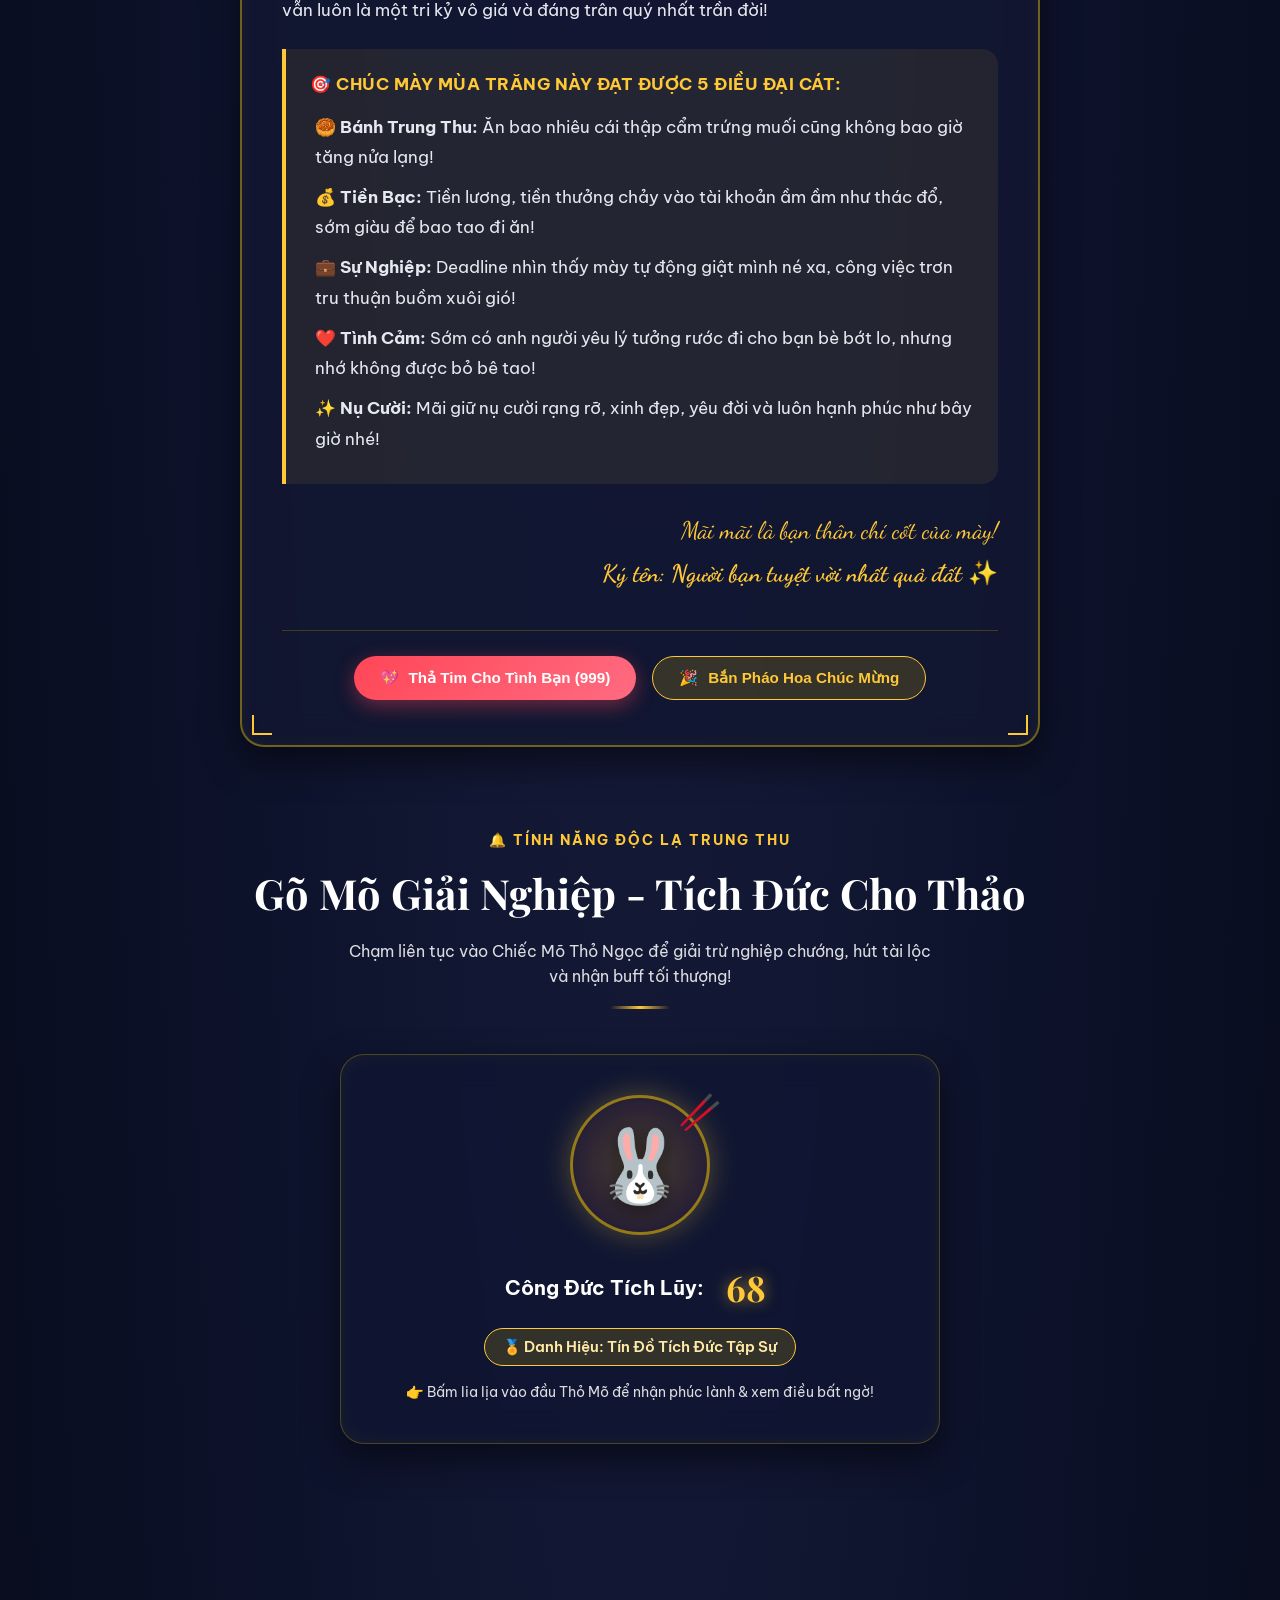
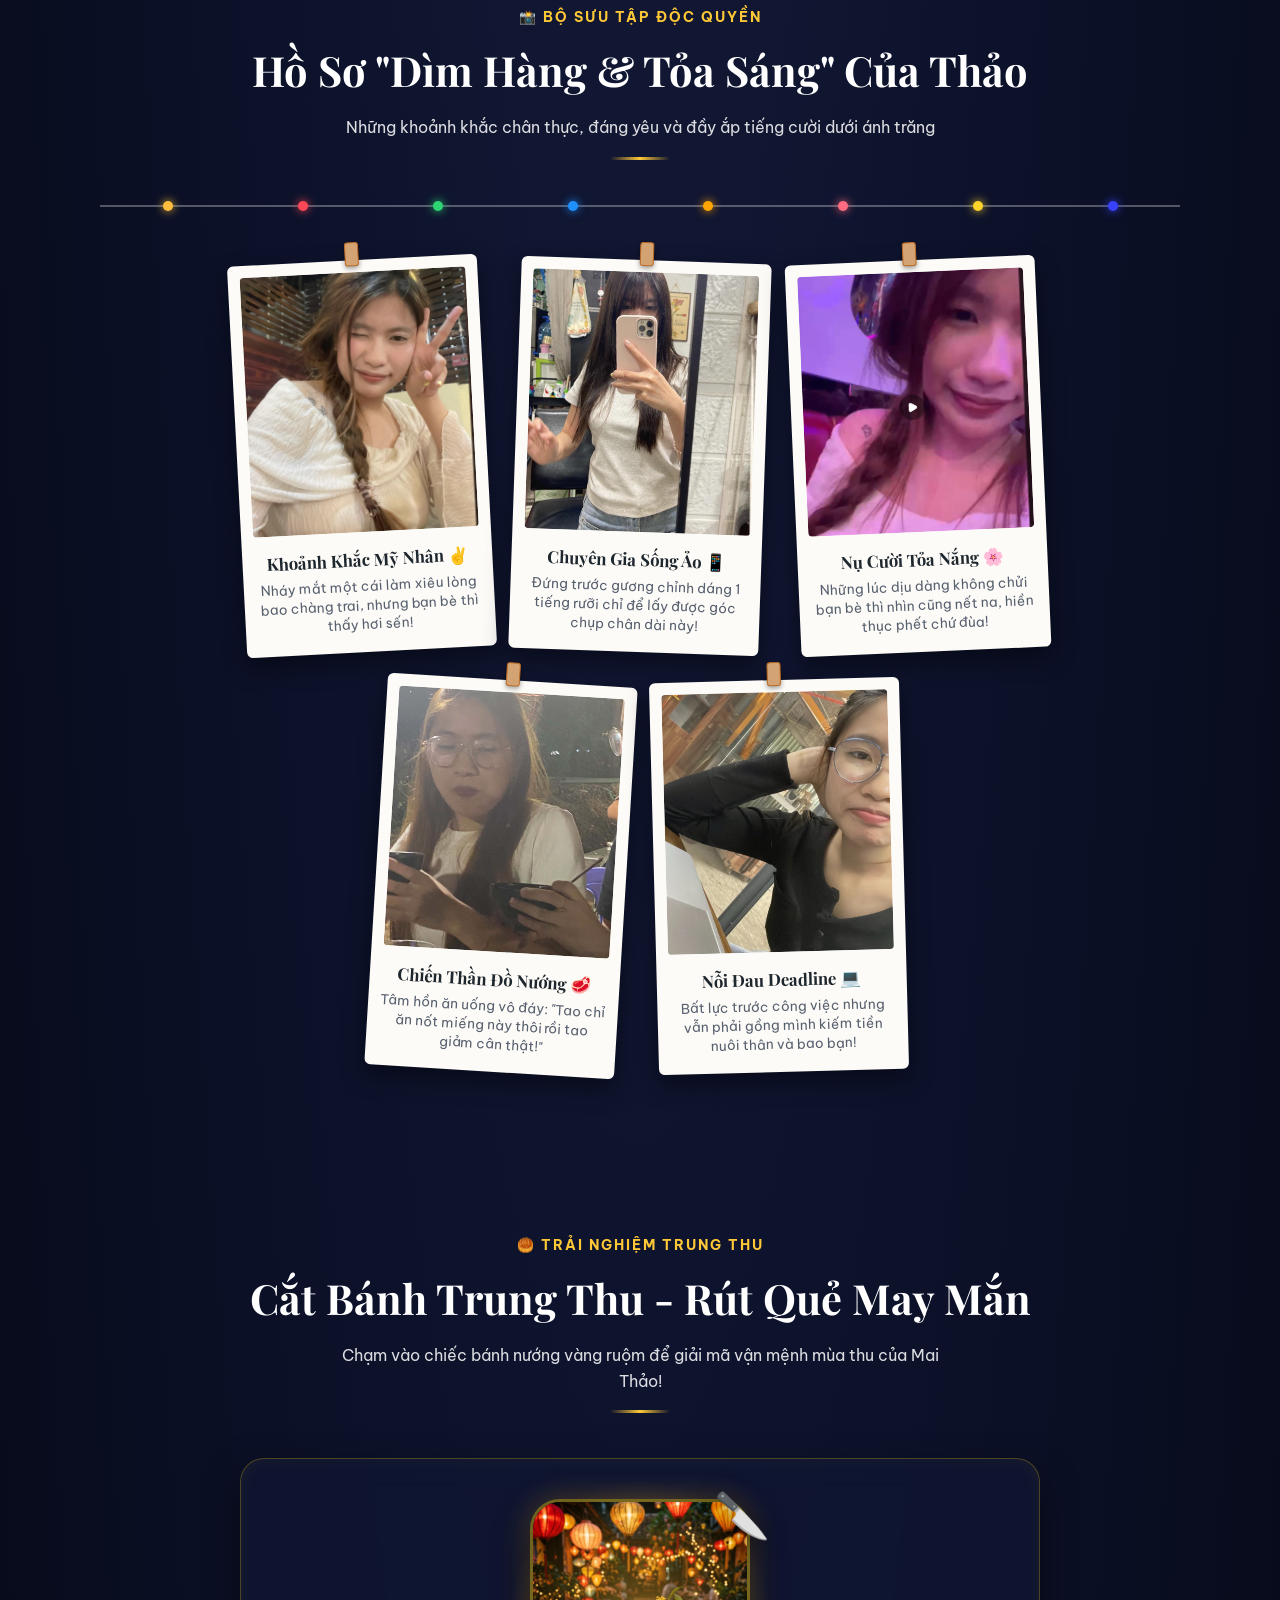
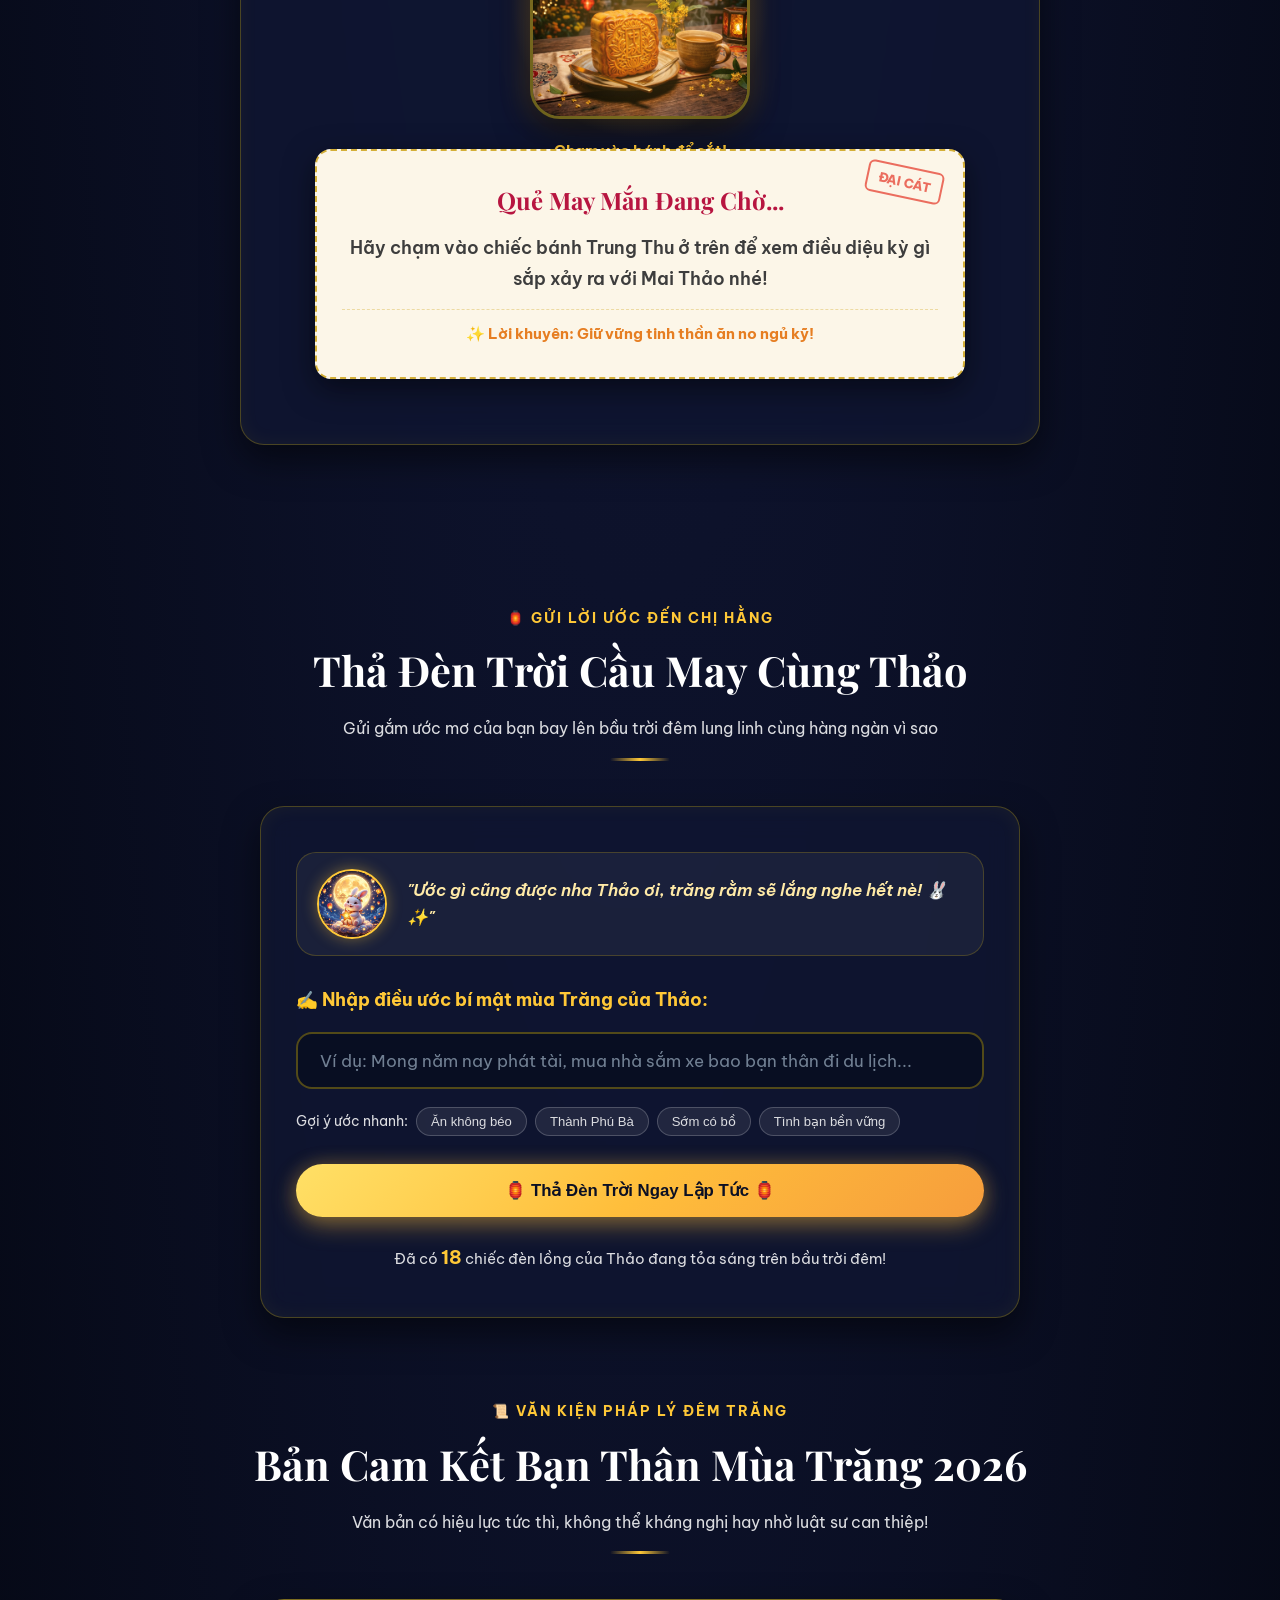
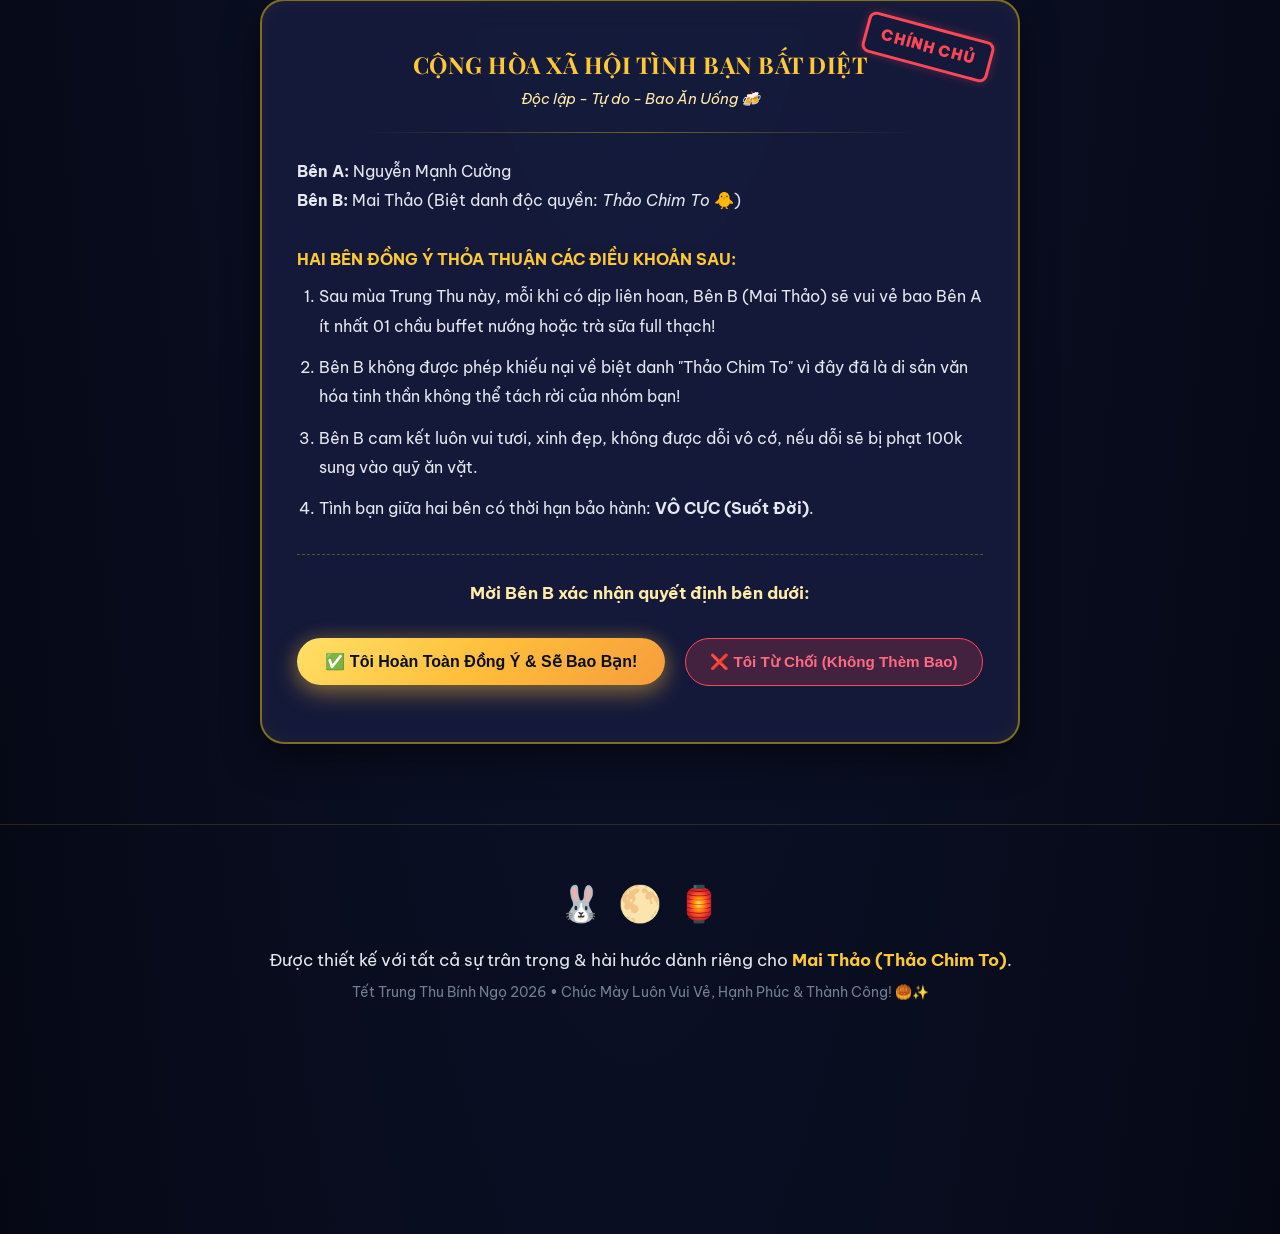
==== commit 8a6069c1: "feat: tich hop profile Thu Trang (Lop Sieu Cap) dong thoi theo URL link" ====
--- a/index.html
+++ b/index.html
@@ -502,6 +502,7 @@
   <div id="flyingLanternsSky"></div>
 
   <!-- JS Scripts -->
+  <script src="js/data.js"></script>
   <script src="js/sky.js"></script>
   <script src="js/audio.js"></script>
   <script src="js/main.js"></script>
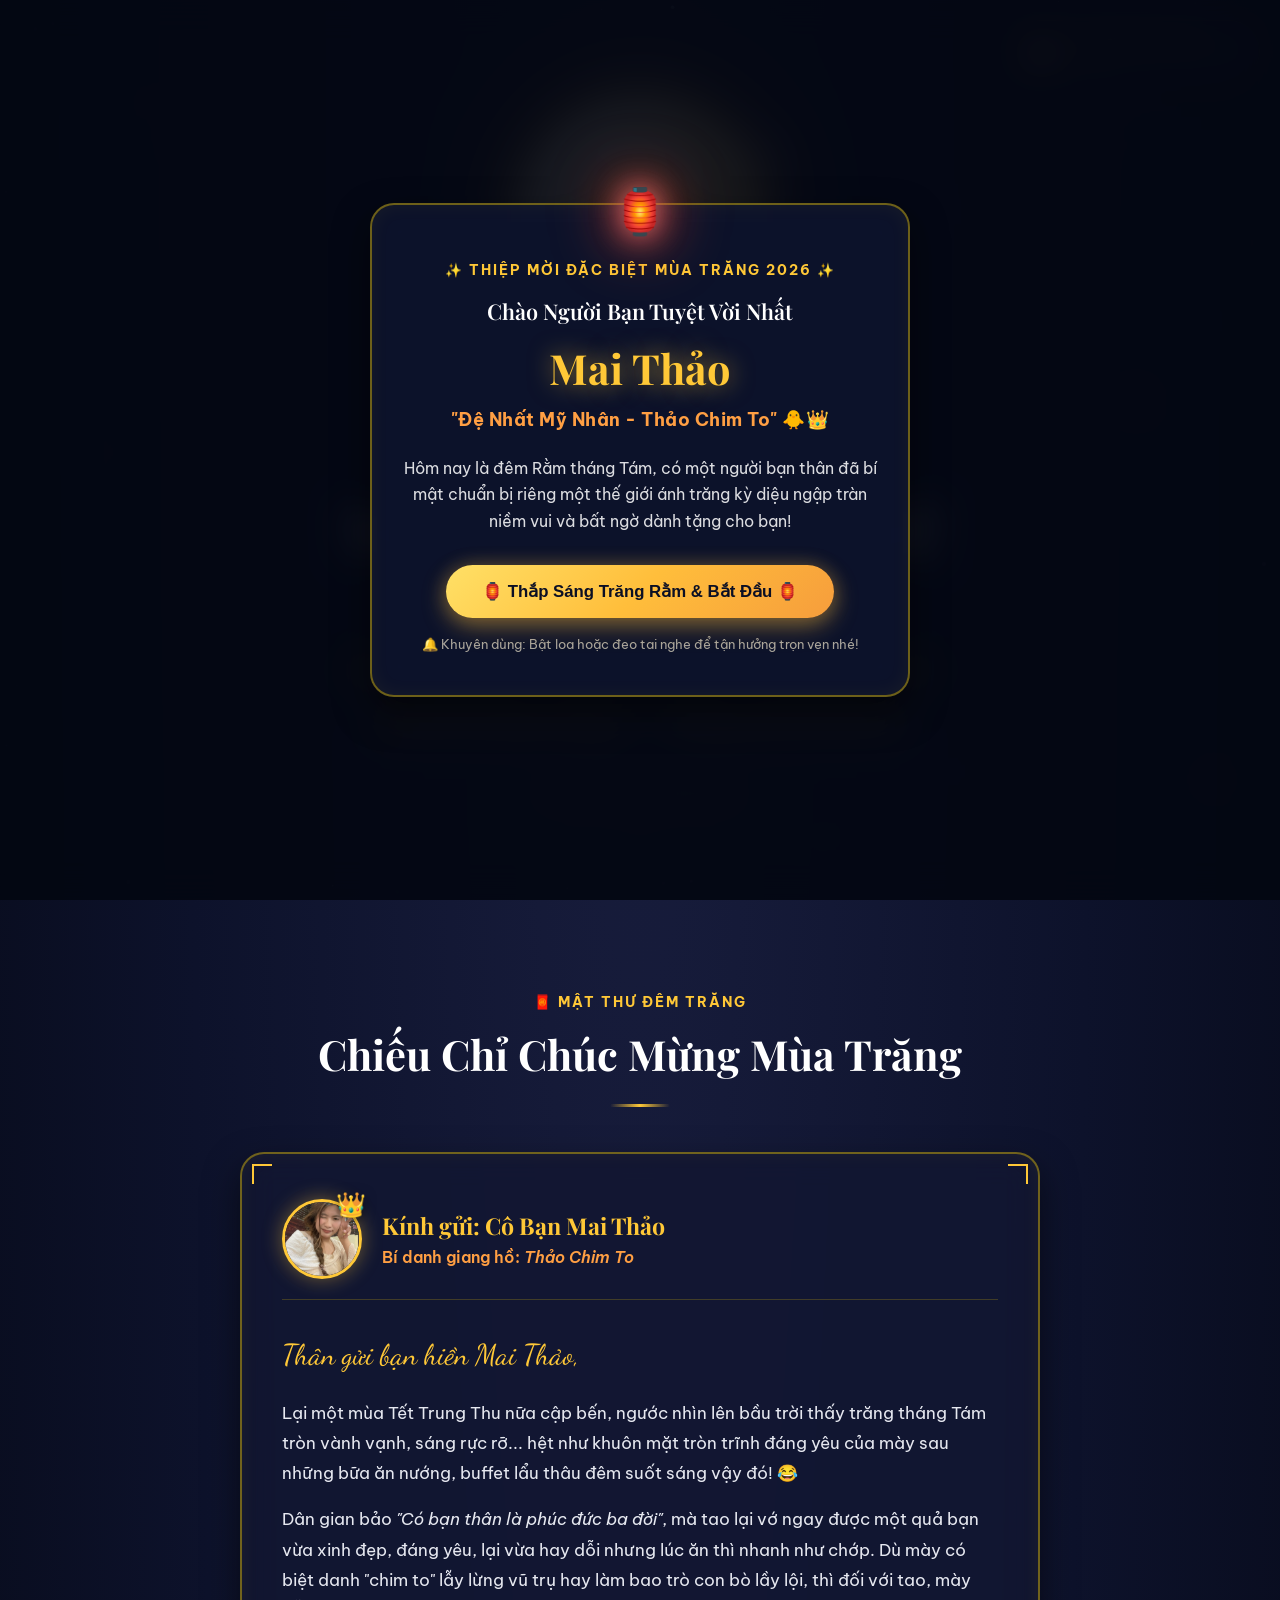
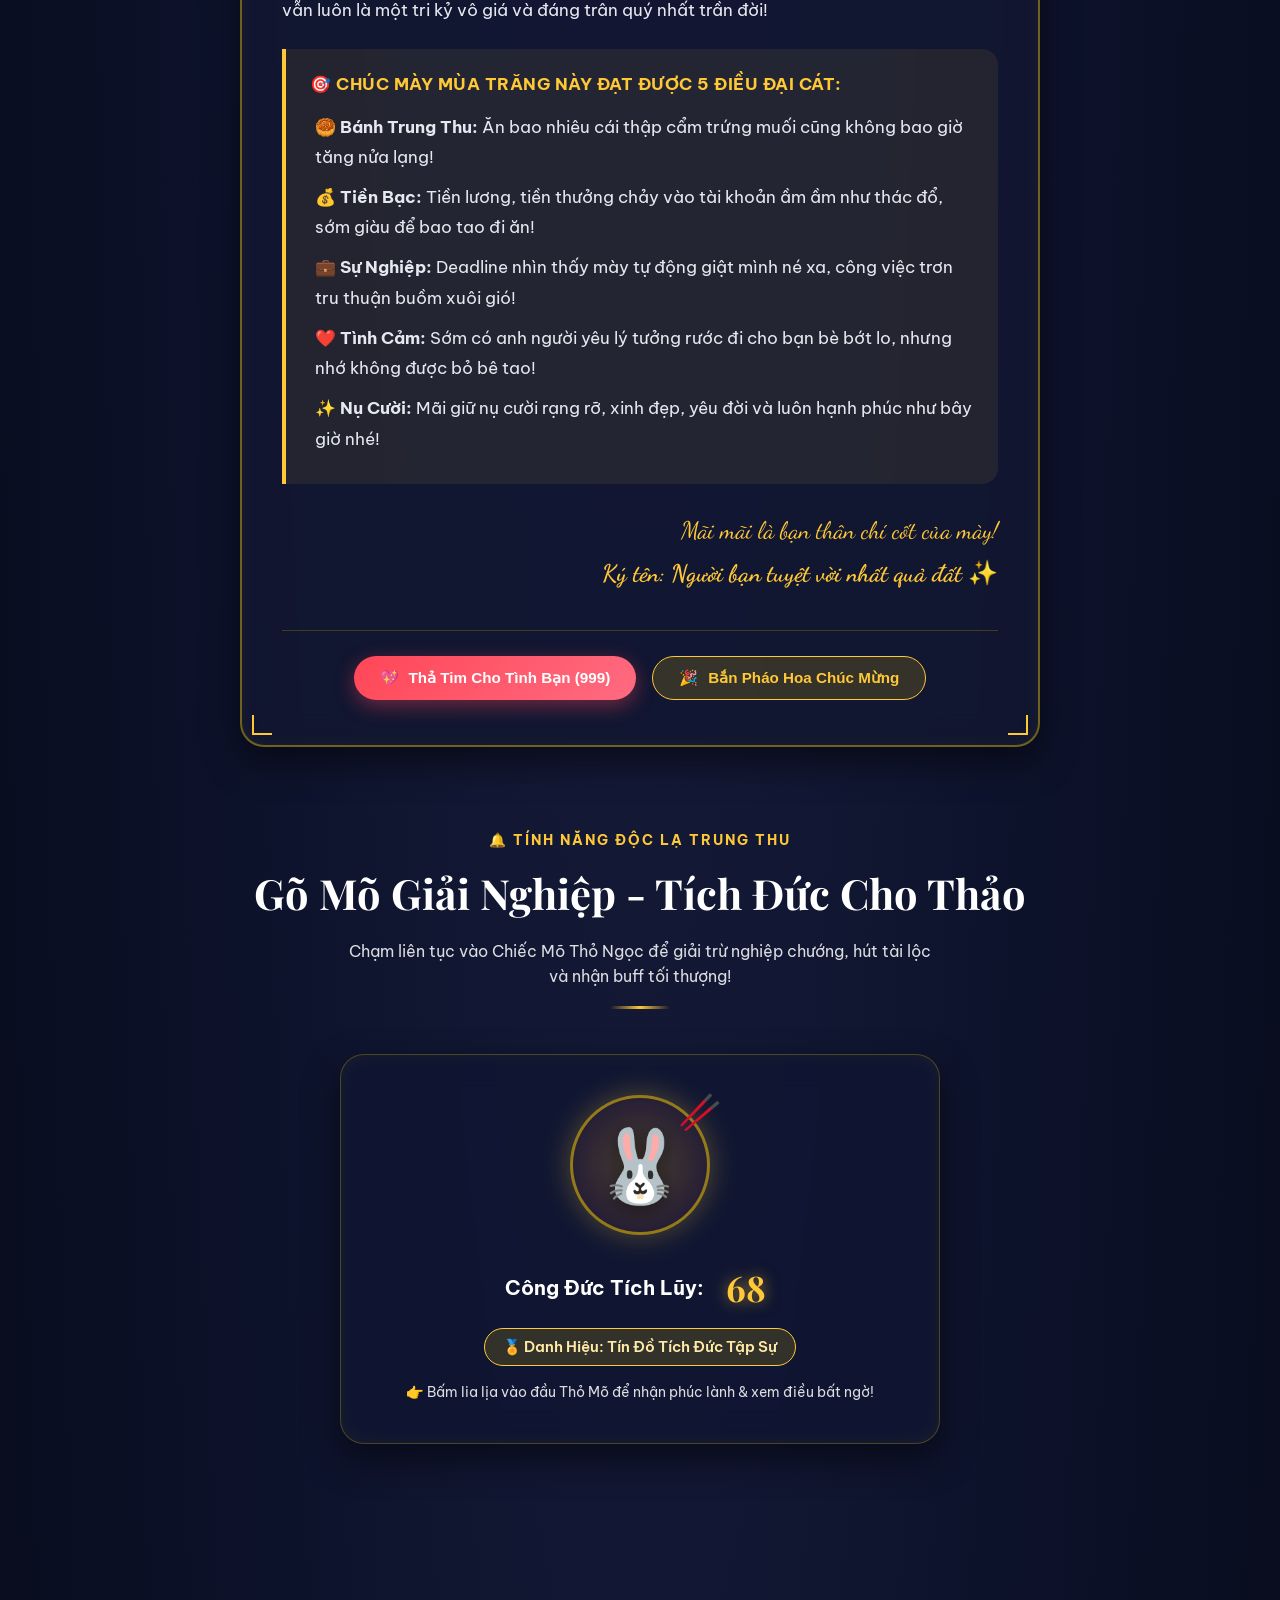
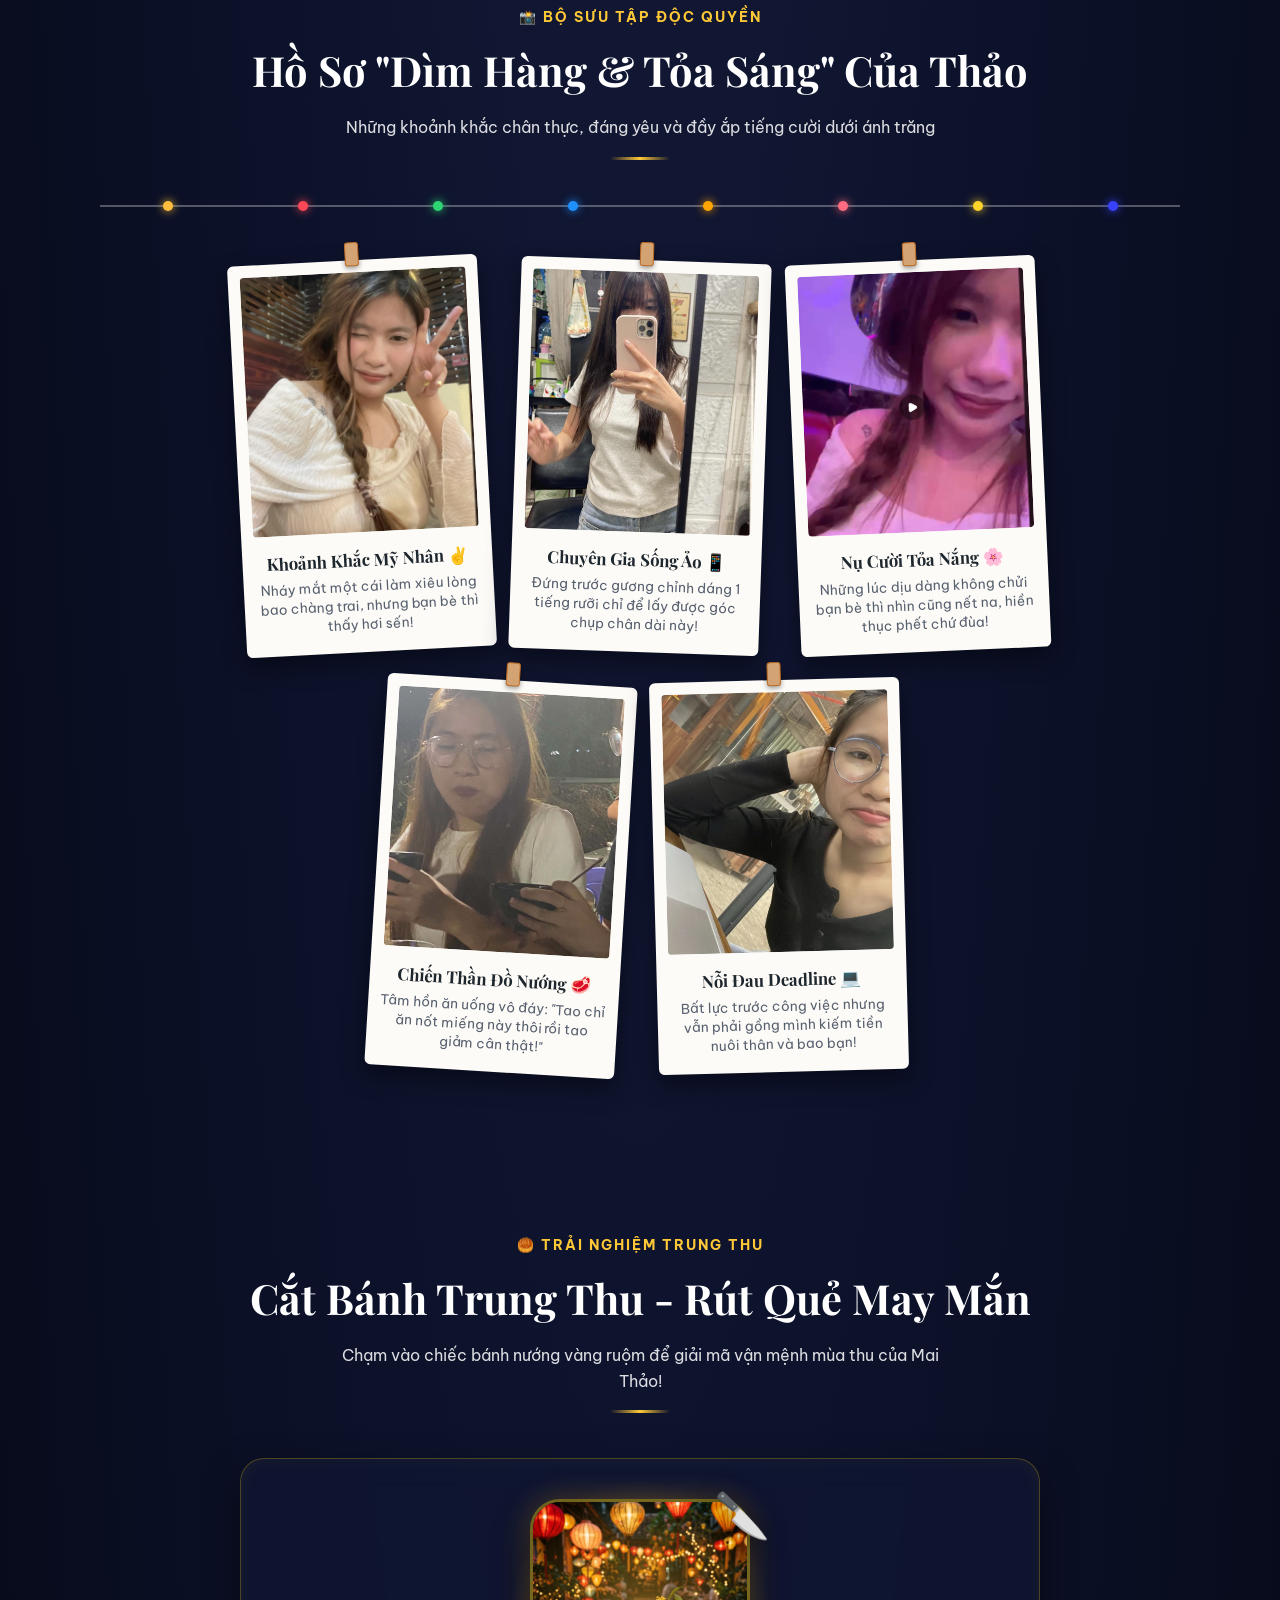
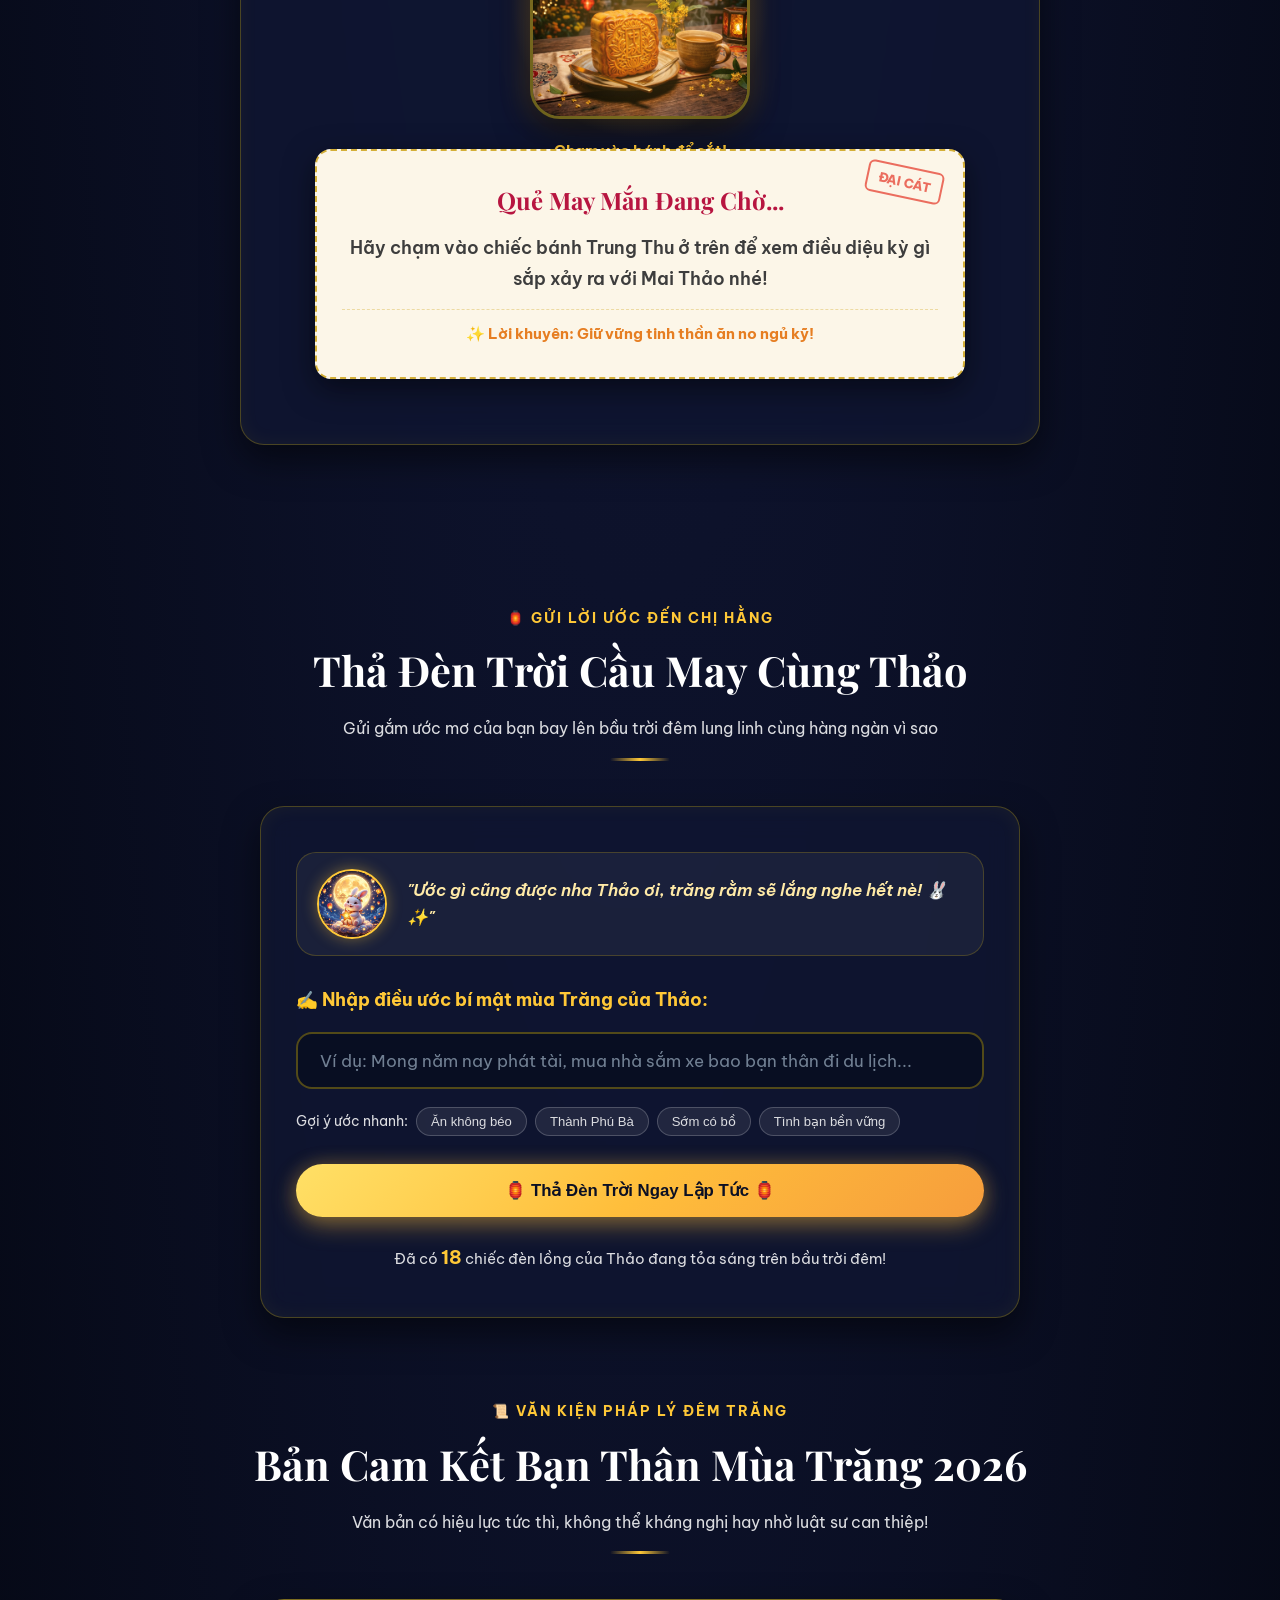
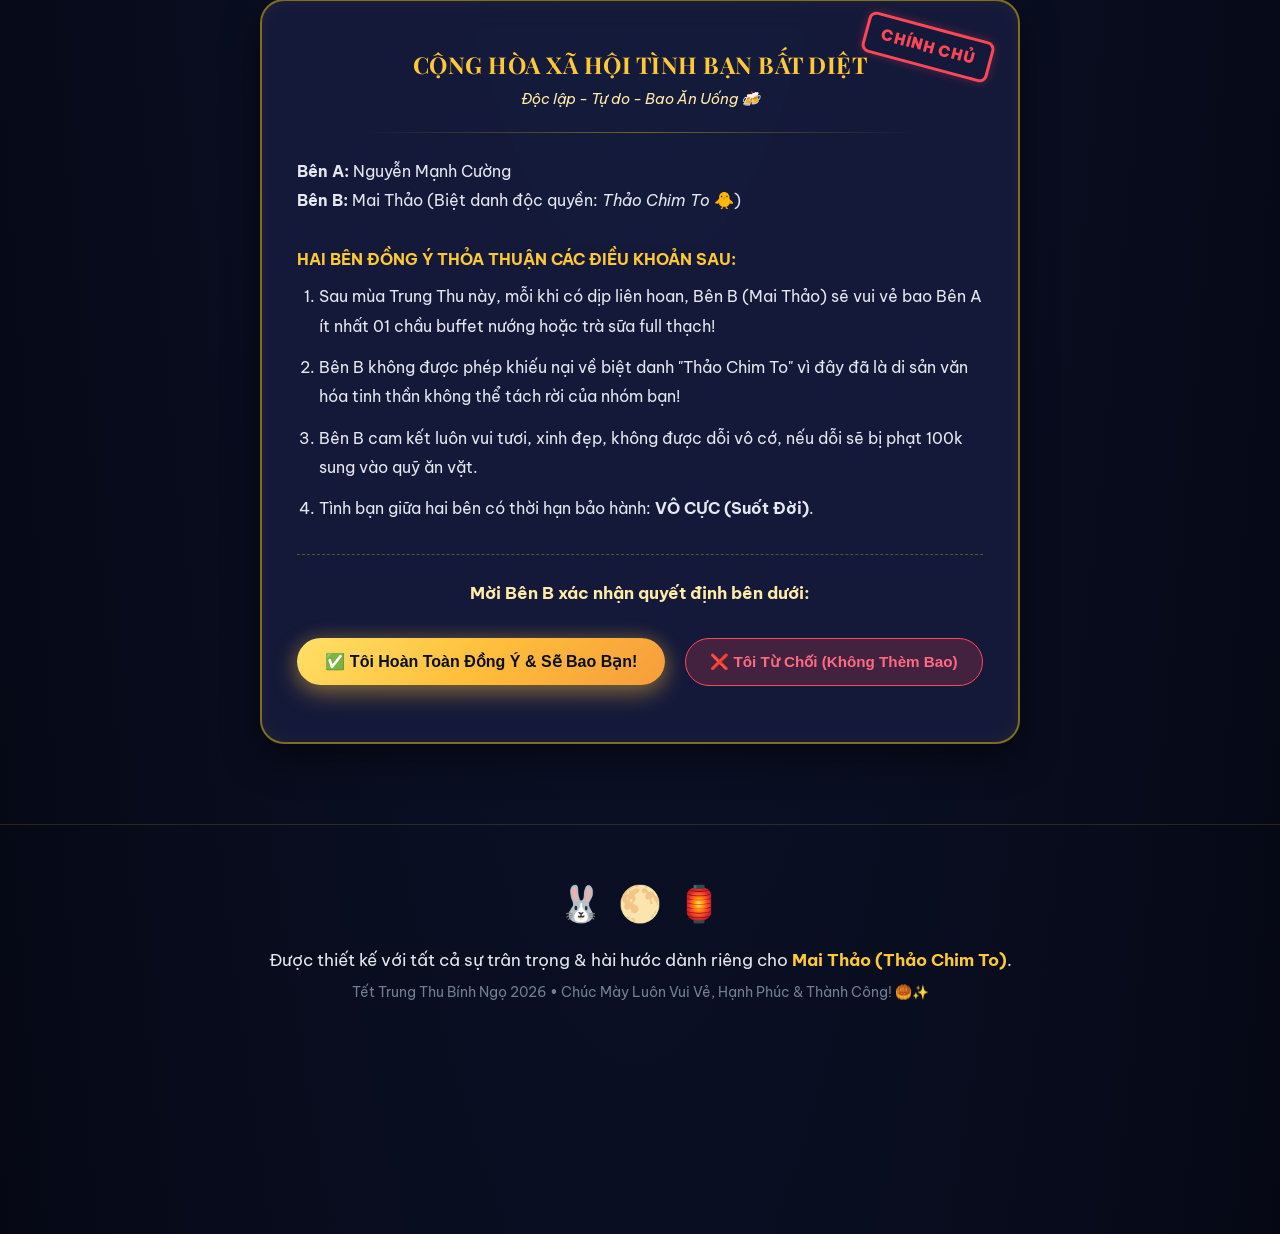
==== commit a84318e4: "feat: them file am thanh go mo mo.wav chan thuc, vang va cap nhat cache buster v3" ====
--- a/index.html
+++ b/index.html
@@ -501,11 +501,11 @@
   <!-- Floating Sky Lantern Flying DOM Animation Node -->
   <div id="flyingLanternsSky"></div>
 
-  <!-- JS Scripts -->
-  <script src="js/data.js"></script>
-  <script src="js/sky.js"></script>
-  <script src="js/audio.js"></script>
-  <script src="js/main.js"></script>
+  <!-- JS Scripts with cache buster -->
+  <script src="js/data.js?v=3"></script>
+  <script src="js/sky.js?v=3"></script>
+  <script src="js/audio.js?v=3"></script>
+  <script src="js/main.js?v=3"></script>
 </body>
 
 </html>
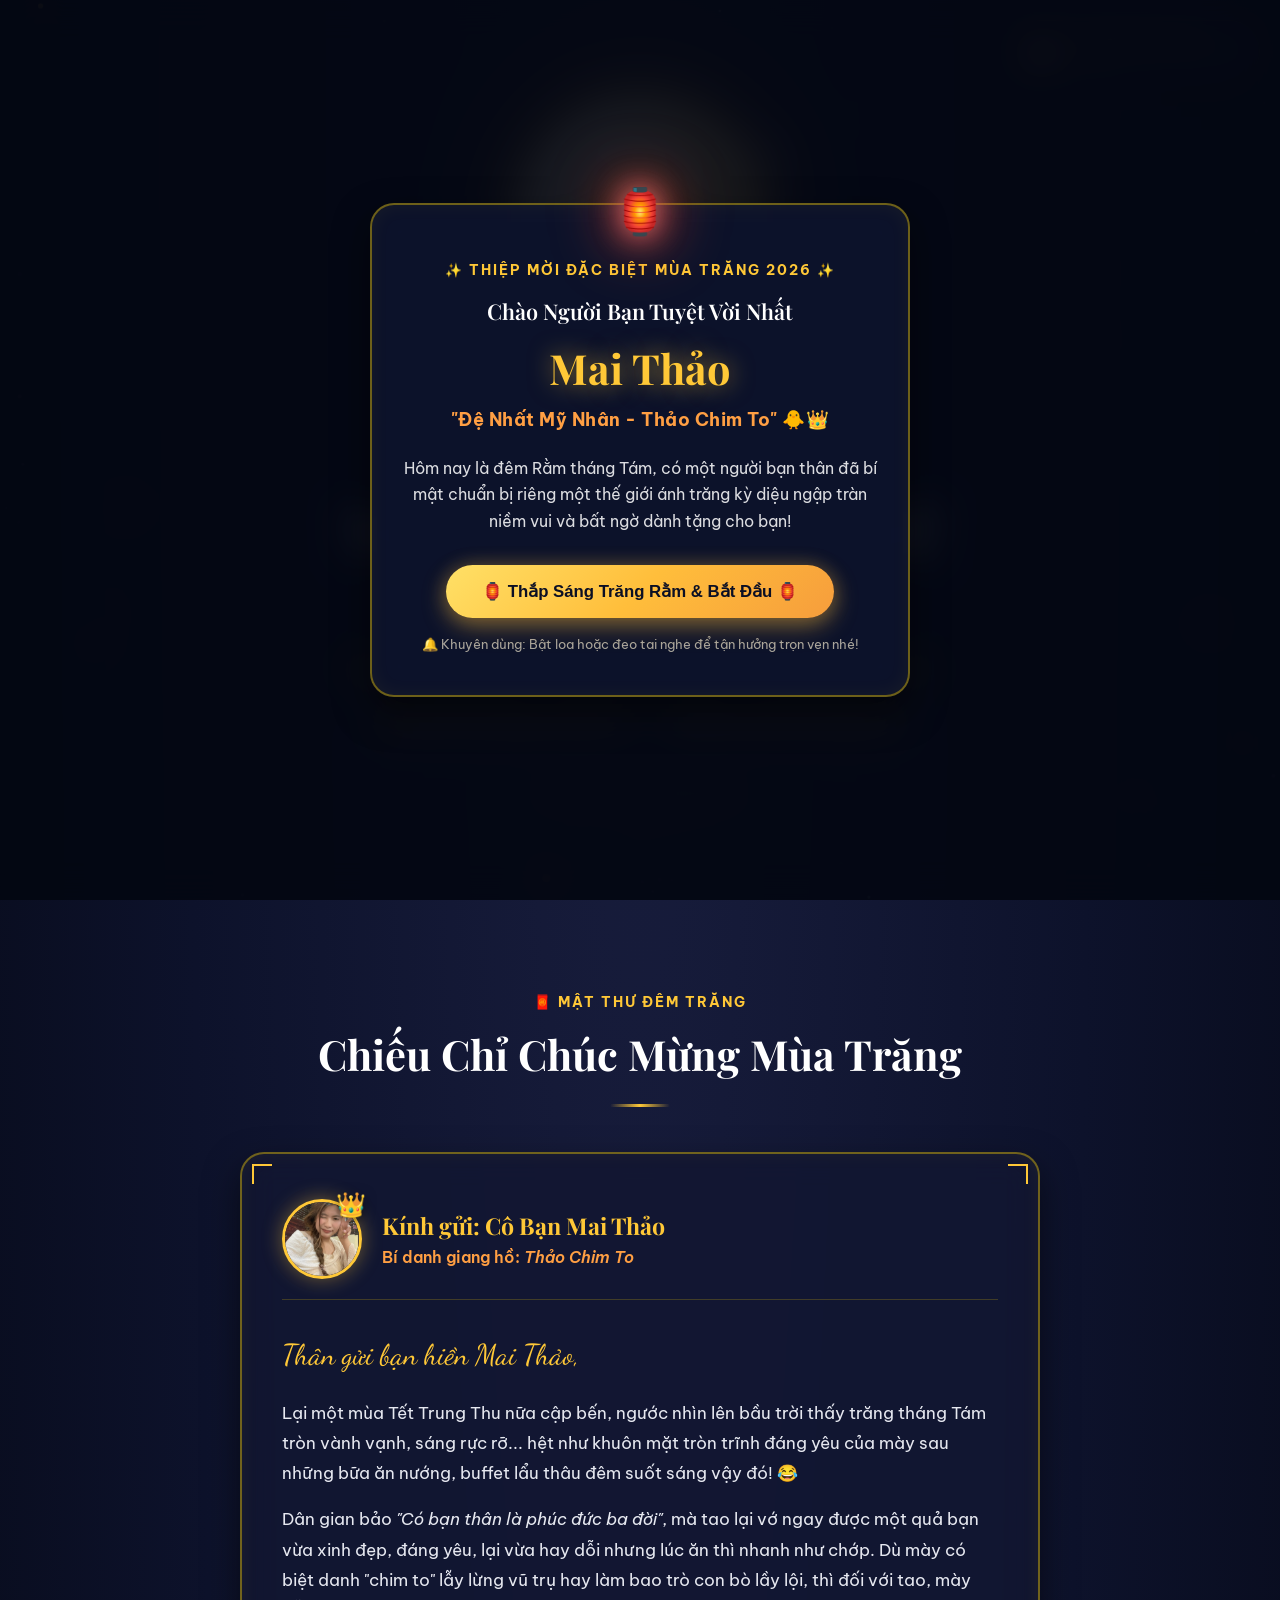
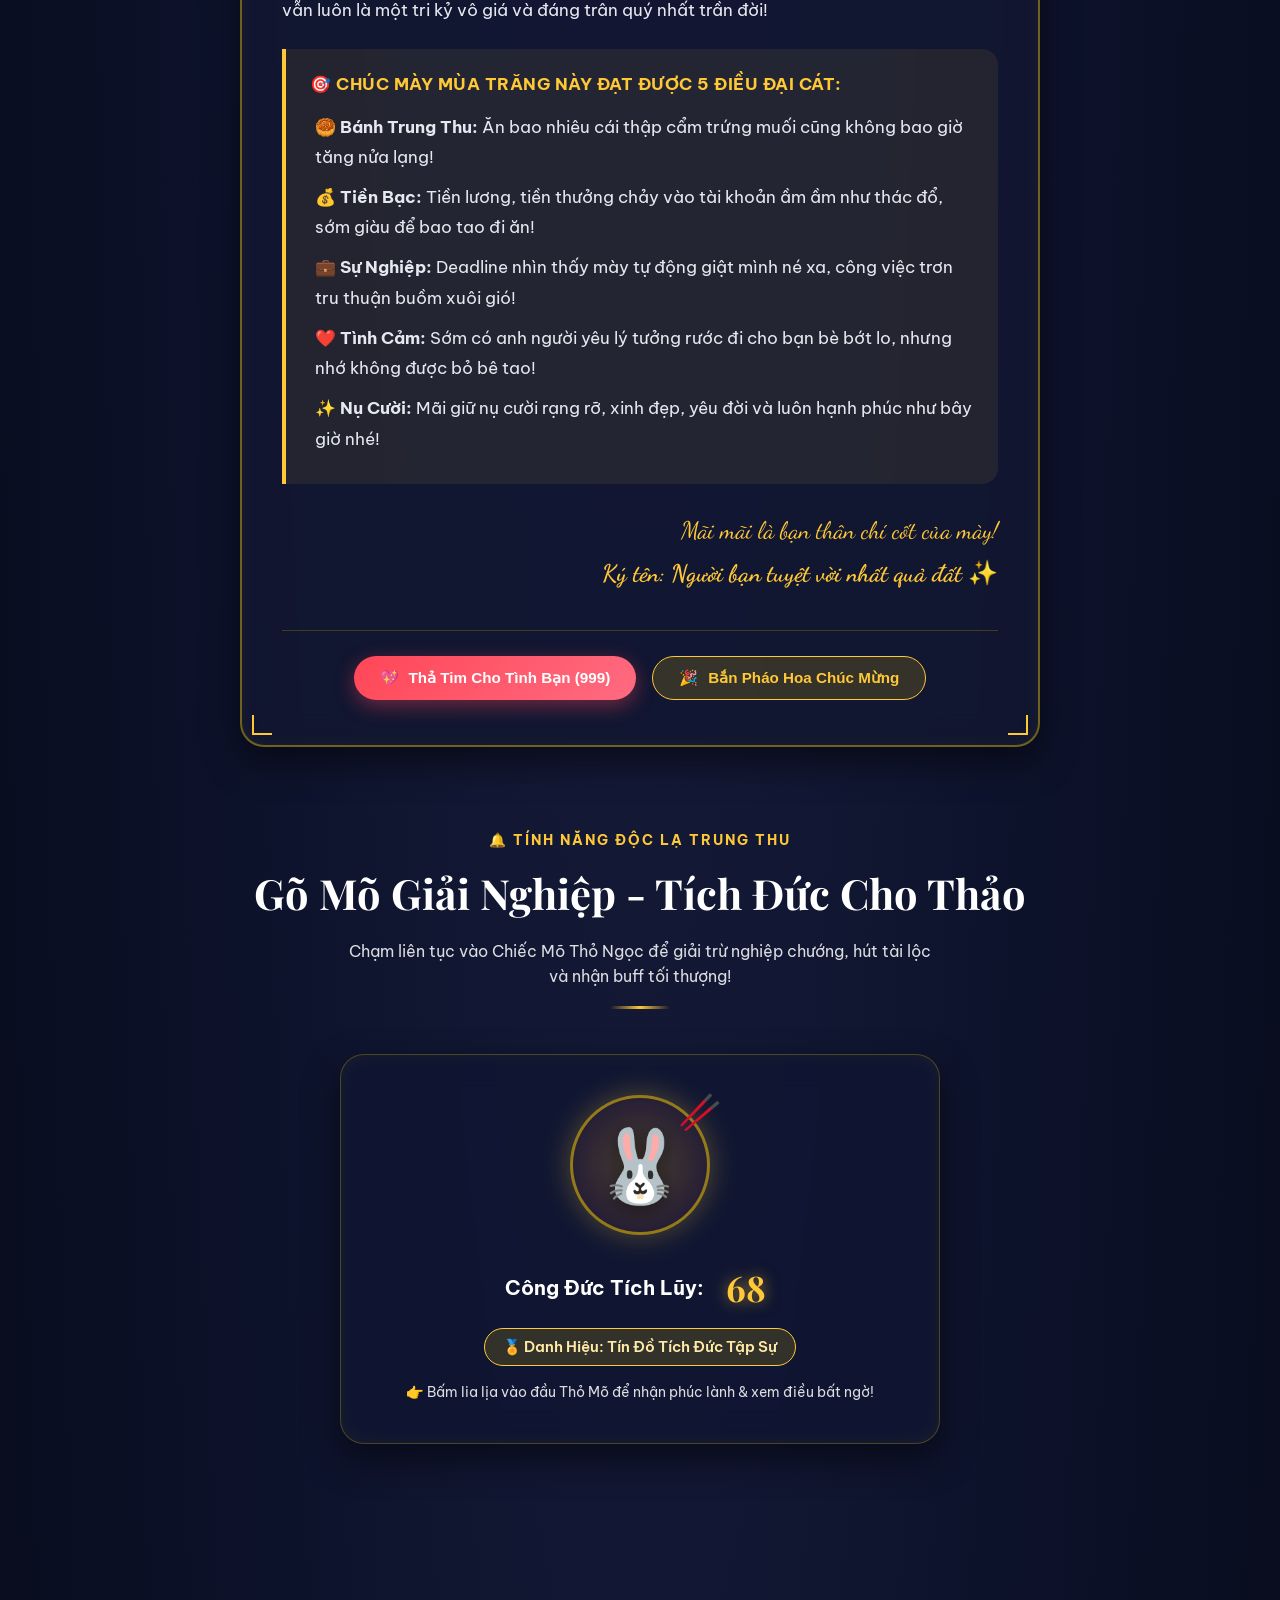
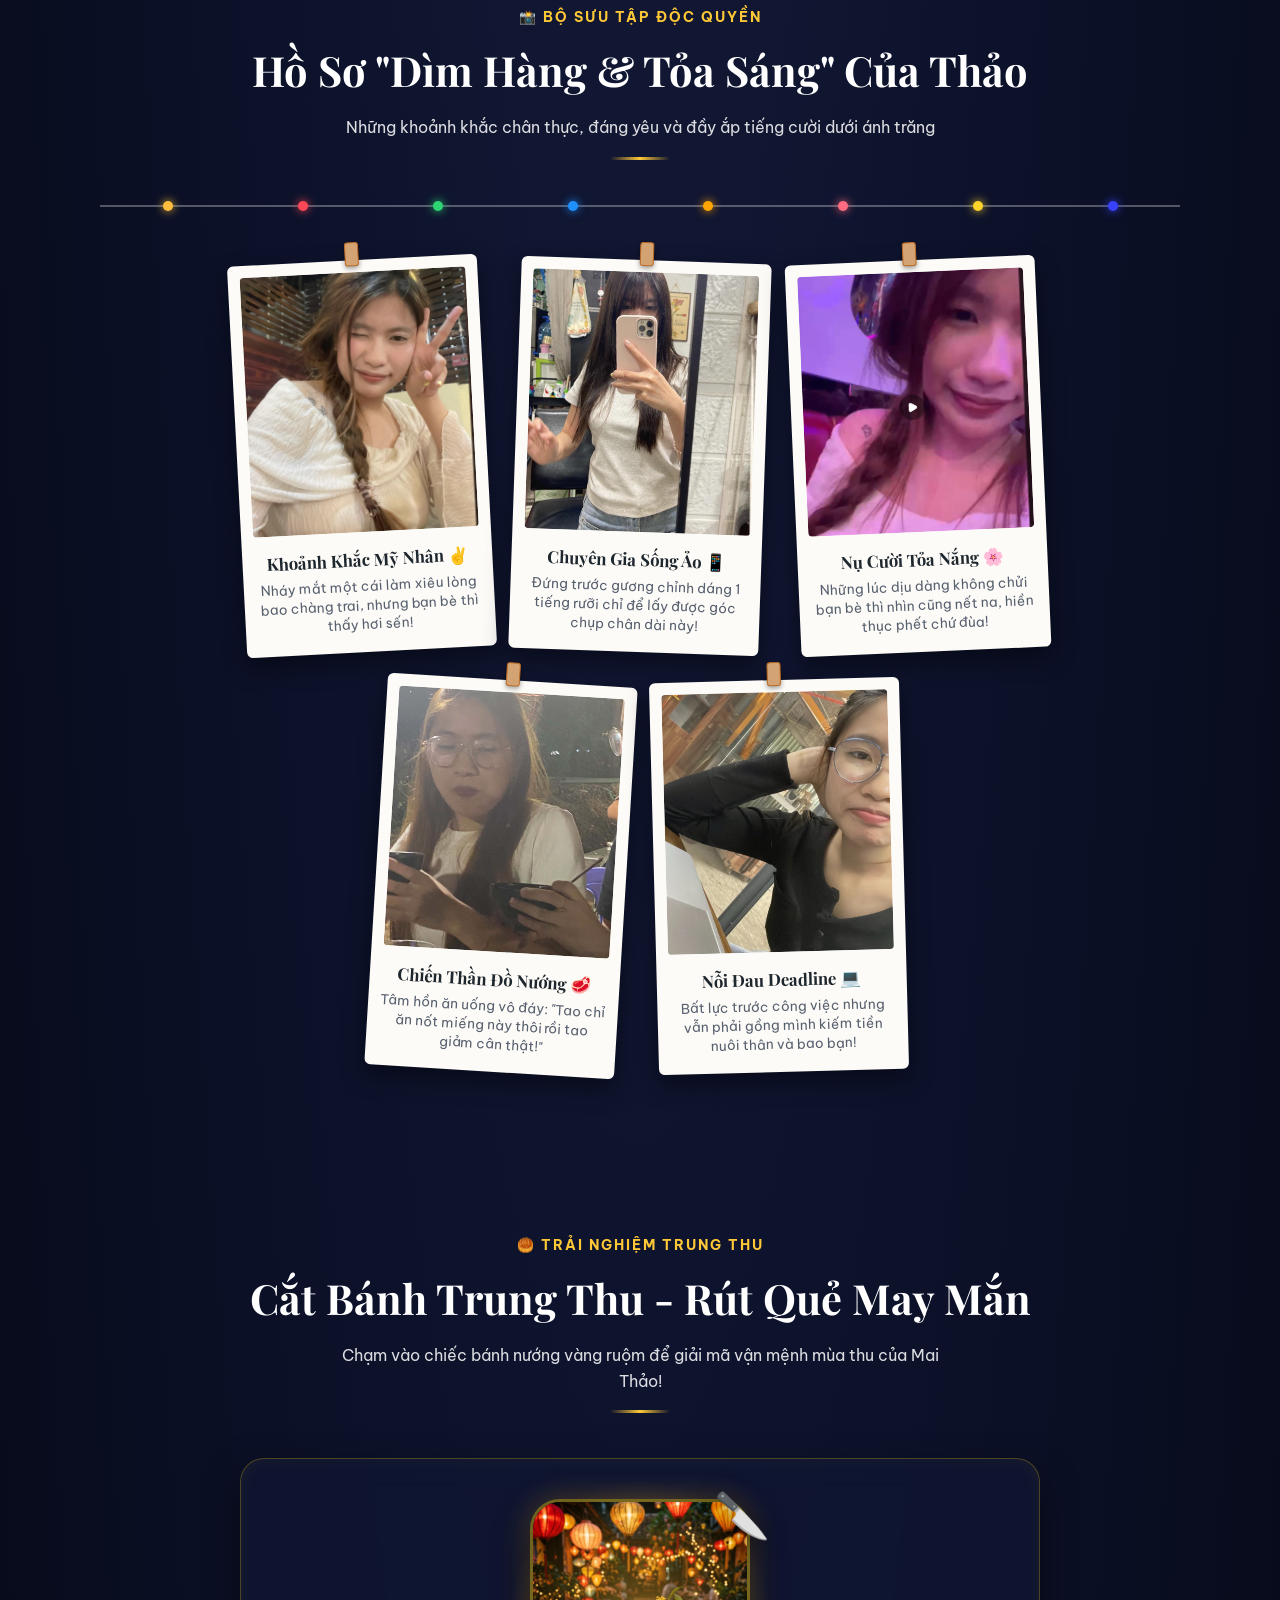
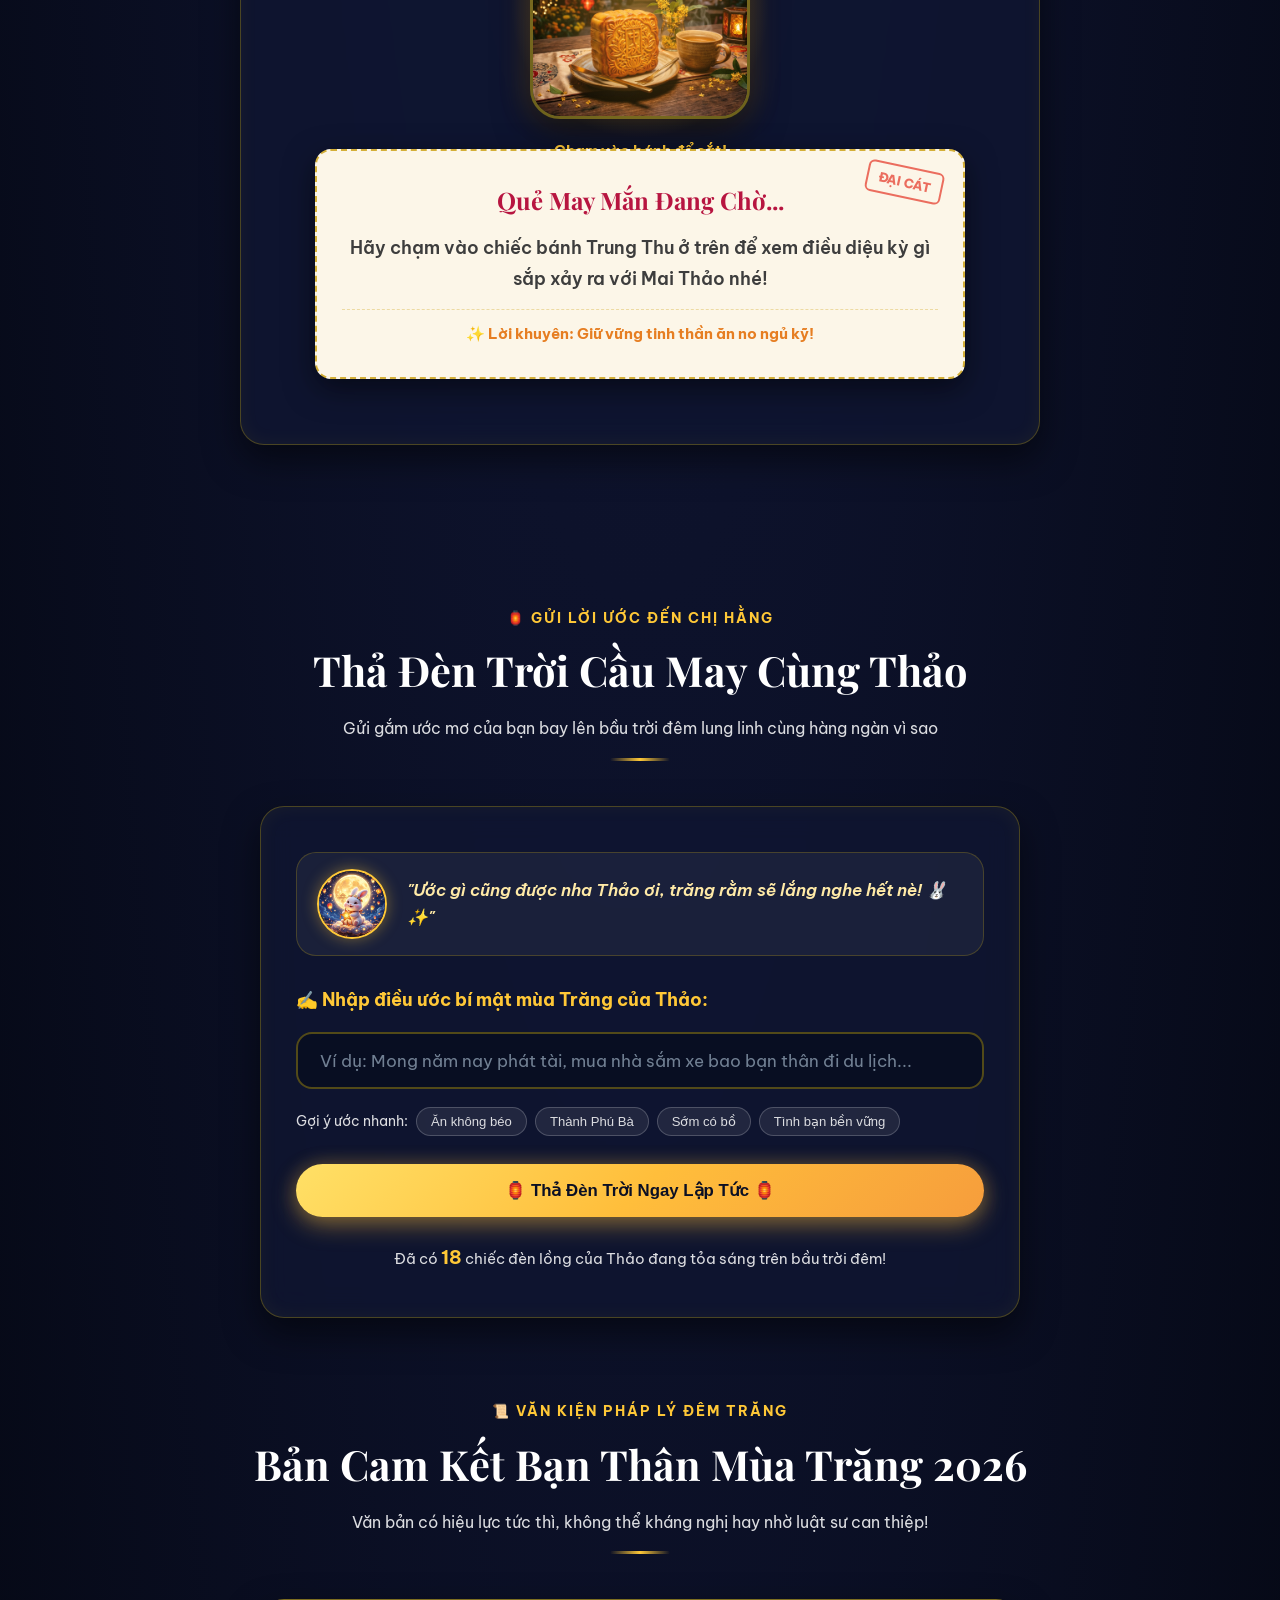
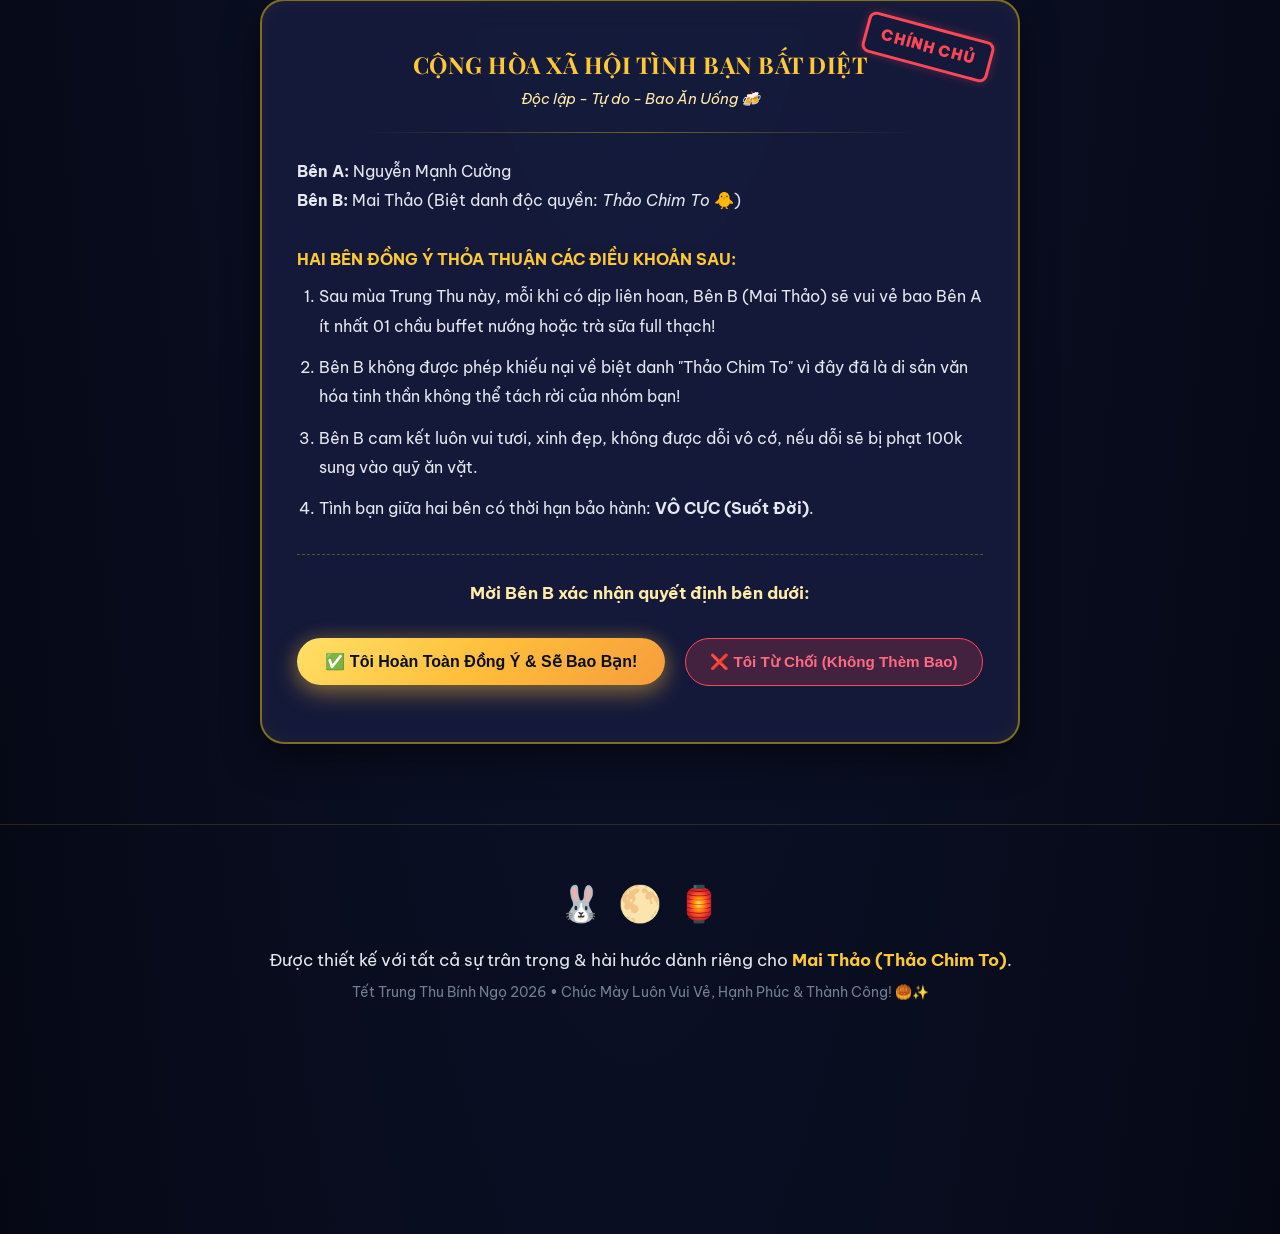
==== commit 506d6de7: "feat: them chuc nang tran ngap man hinh nut Dong Y khi tu choi qua 5 lan" ====
--- a/index.html
+++ b/index.html
@@ -15,7 +15,7 @@
     href="https://fonts.googleapis.com/css2?family=Be+Vietnam+Pro:ital,wght@0,300;0,400;0,600;0,700;0,800;1,400;1,600&family=Dancing+Script:wght@600;700&family=Playfair+Display:ital,wght@0,700;0,900;1,700&display=swap"
     rel="stylesheet">
 
-  <link rel="stylesheet" href="css/style.css">
+  <link rel="stylesheet" href="css/style.css?v=4">
 </head>
 
 <body>
@@ -502,10 +502,10 @@
   <div id="flyingLanternsSky"></div>
 
   <!-- JS Scripts with cache buster -->
-  <script src="js/data.js?v=3"></script>
-  <script src="js/sky.js?v=3"></script>
-  <script src="js/audio.js?v=3"></script>
-  <script src="js/main.js?v=3"></script>
+  <script src="js/data.js?v=4"></script>
+  <script src="js/sky.js?v=4"></script>
+  <script src="js/audio.js?v=4"></script>
+  <script src="js/main.js?v=4"></script>
 </body>
 
 </html>
--- a/css/style.css
+++ b/css/style.css
@@ -1597,6 +1597,41 @@
   100% { transform: scale(1); opacity: 1; }
 }
 
+/* Flood of Agree Buttons When Rejecting > 5 Times */
+.contract-flood-btn {
+  position: fixed;
+  z-index: 2500;
+  padding: 12px 22px;
+  font-size: 0.95rem;
+  font-weight: 800;
+  font-family: var(--font-main);
+  color: #0b0f24;
+  background: linear-gradient(135deg, #ffe066 0%, #ffbe3b 50%, #f69d3c 100%);
+  border: 2px solid #fff;
+  border-radius: 50px;
+  cursor: pointer;
+  box-shadow: 0 8px 30px rgba(255, 190, 59, 0.8), 0 0 20px #ff4757;
+  animation: floodPop 0.4s cubic-bezier(0.175, 0.885, 0.32, 1.275) forwards, floodPulse 1.2s infinite alternate;
+  transition: transform 0.2s ease;
+  white-space: nowrap;
+  user-select: none;
+}
+
+.contract-flood-btn:hover {
+  transform: scale(1.15) !important;
+  box-shadow: 0 12px 40px rgba(255, 200, 55, 1), 0 0 30px #ff4757;
+}
+
+@keyframes floodPop {
+  0% { transform: scale(0) rotate(-20deg); opacity: 0; }
+  100% { transform: scale(1) rotate(var(--rot, 0deg)); opacity: 1; }
+}
+
+@keyframes floodPulse {
+  0% { box-shadow: 0 8px 25px rgba(255, 190, 59, 0.6); }
+  100% { box-shadow: 0 12px 35px rgba(255, 71, 87, 0.9), 0 0 25px #ffe066; }
+}
+
 /* ===================================================
    RESPONSIVE QUERIES
    =================================================== */
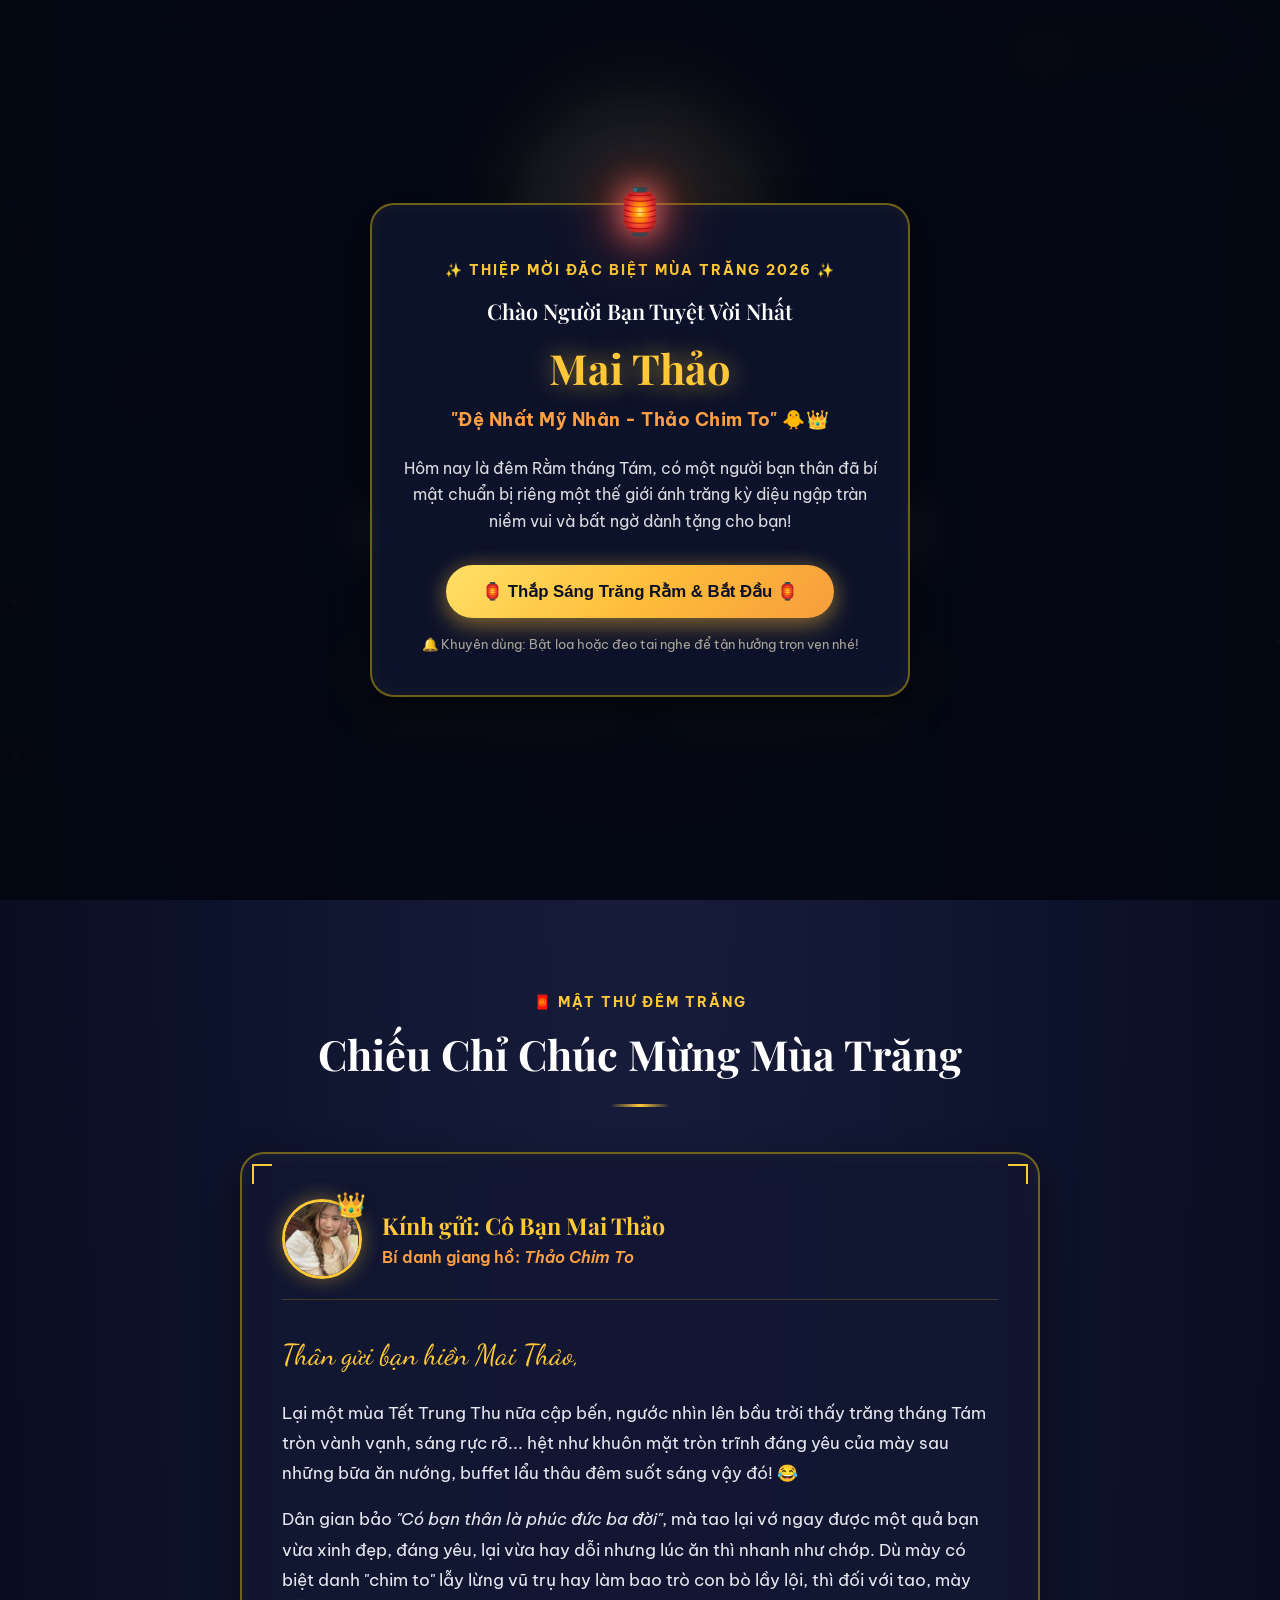
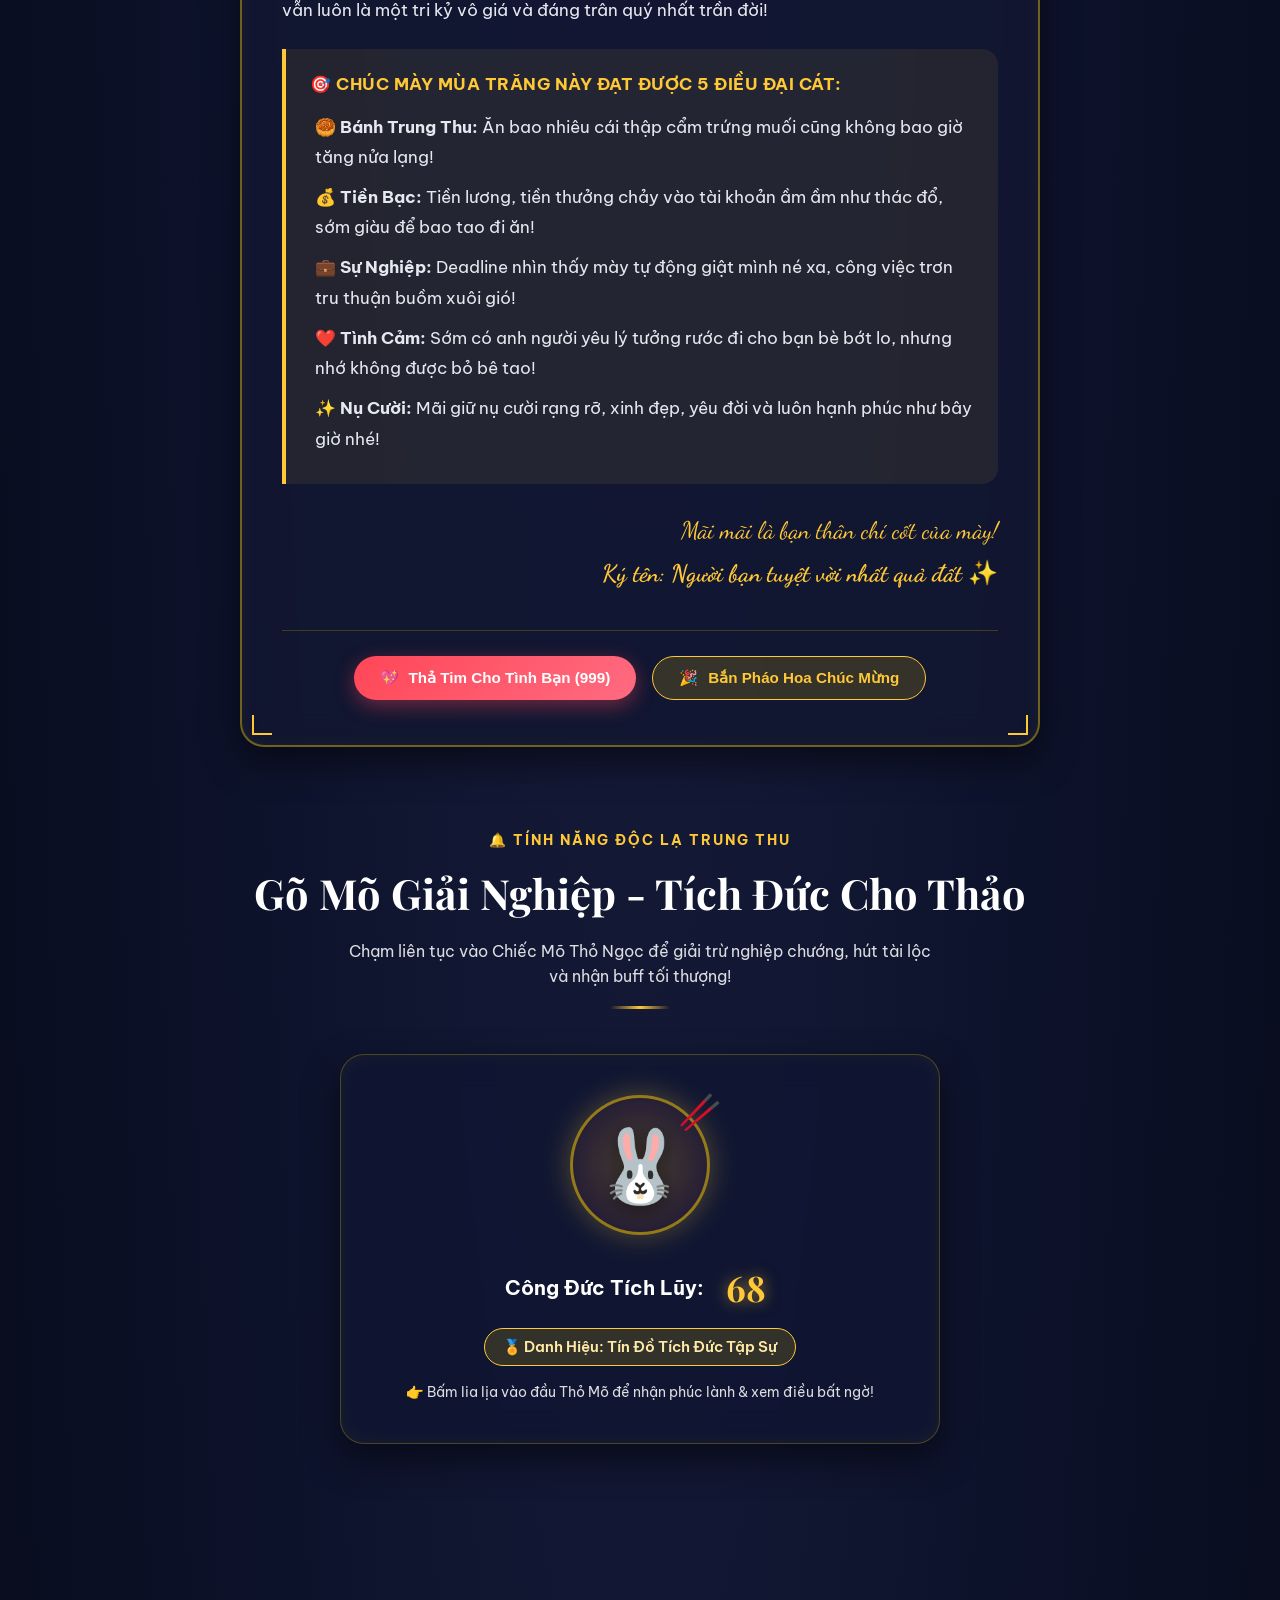
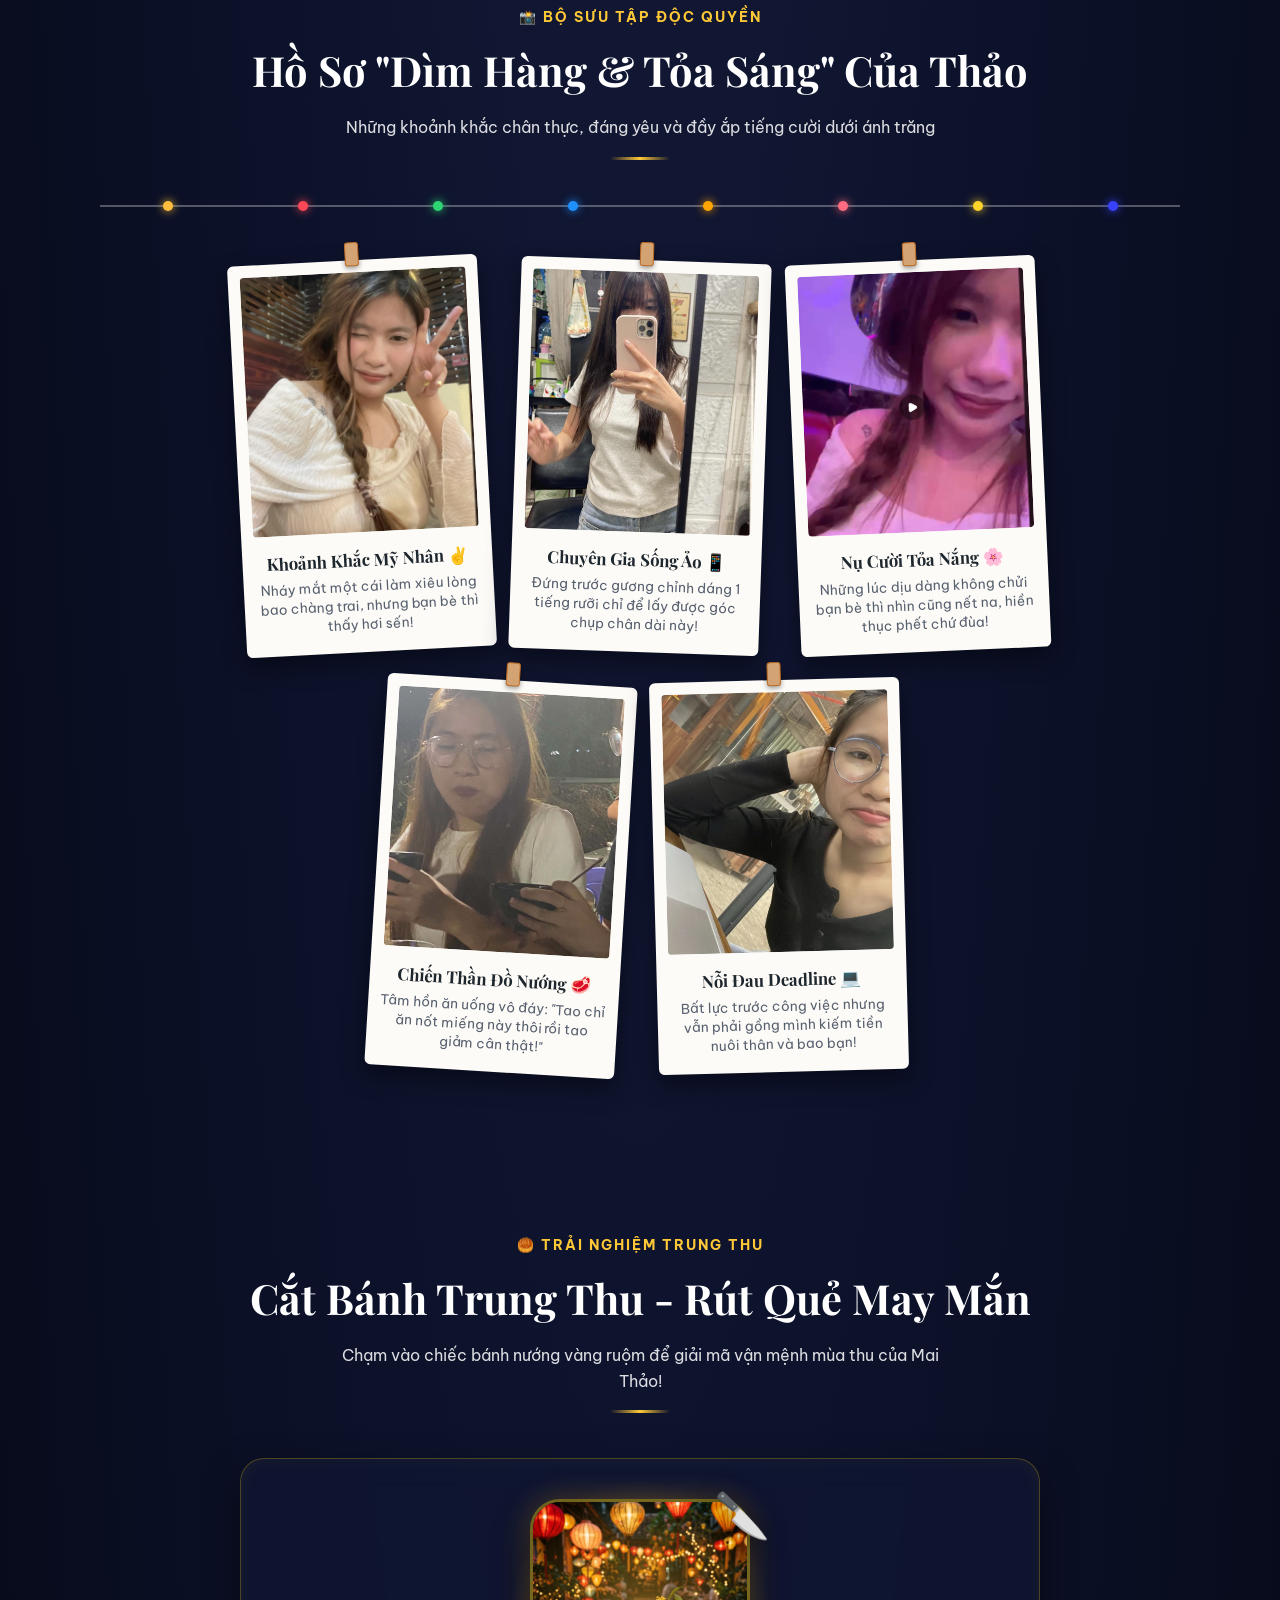
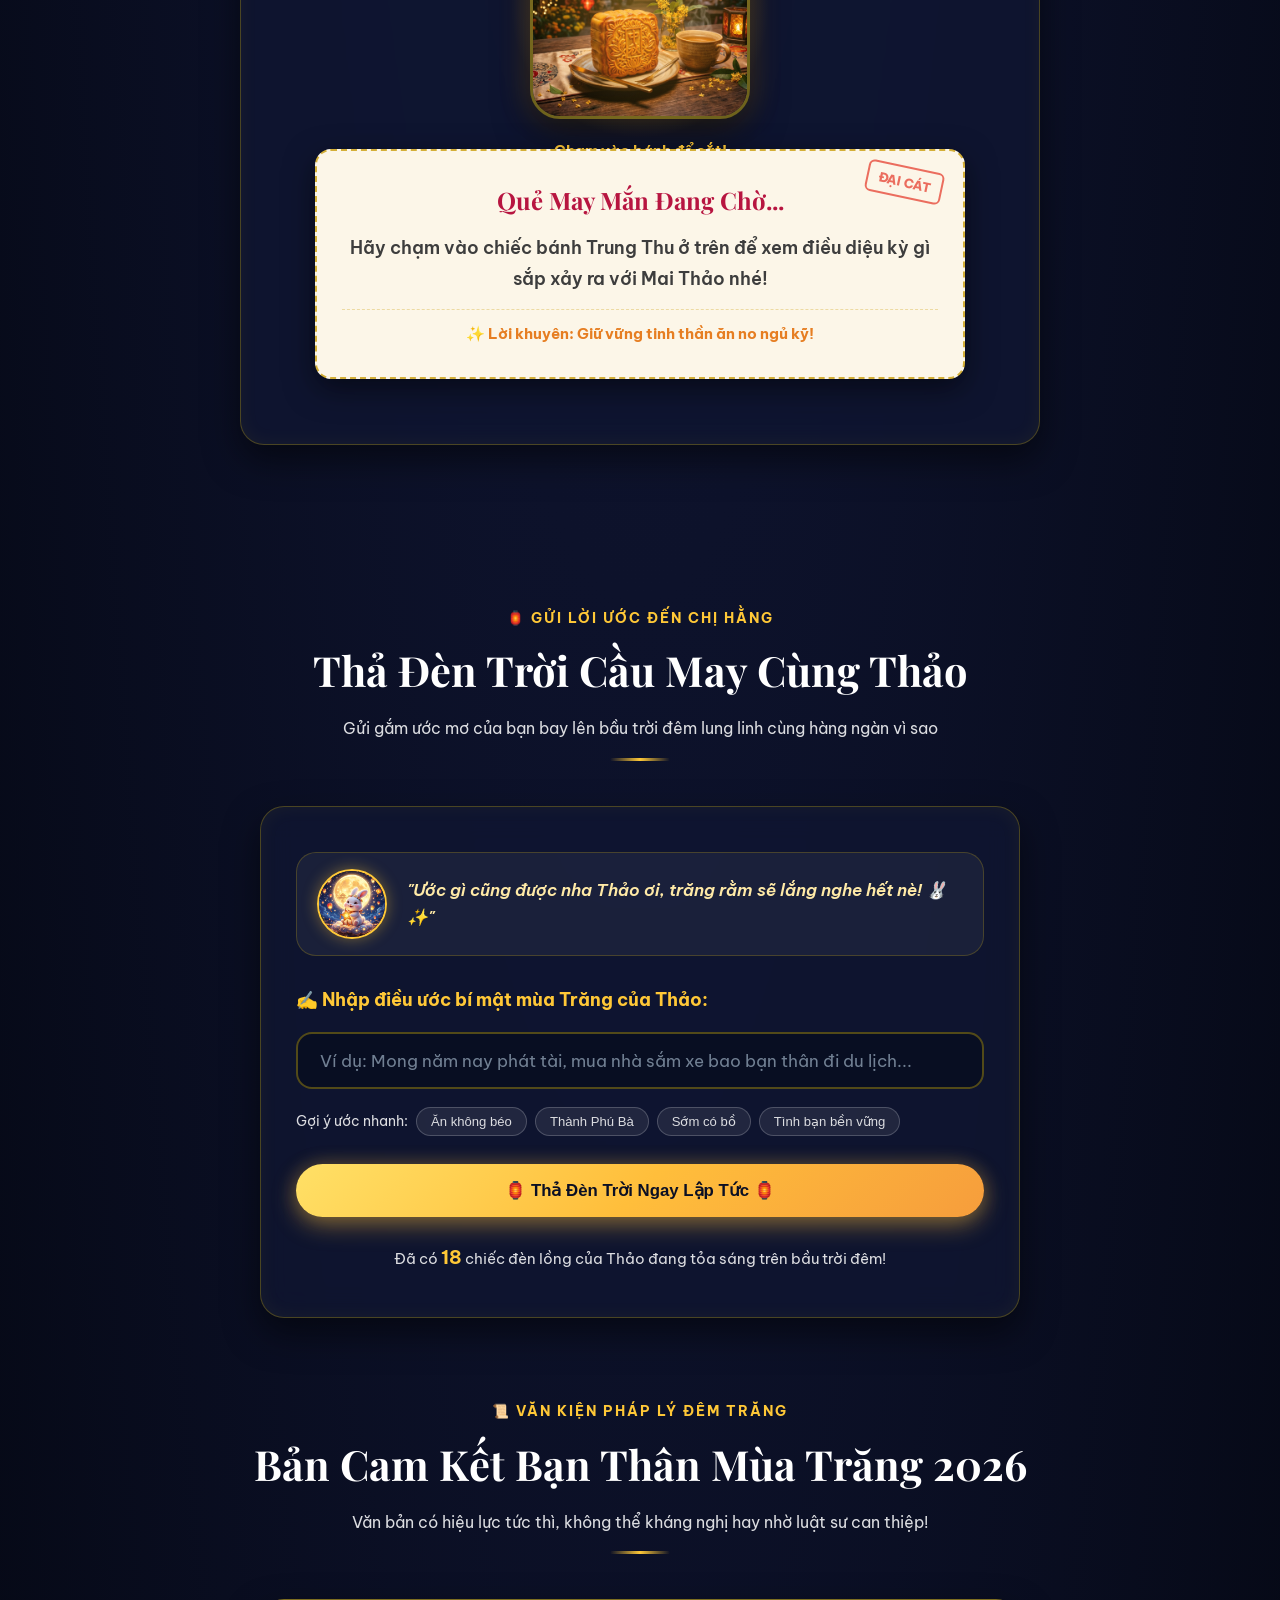
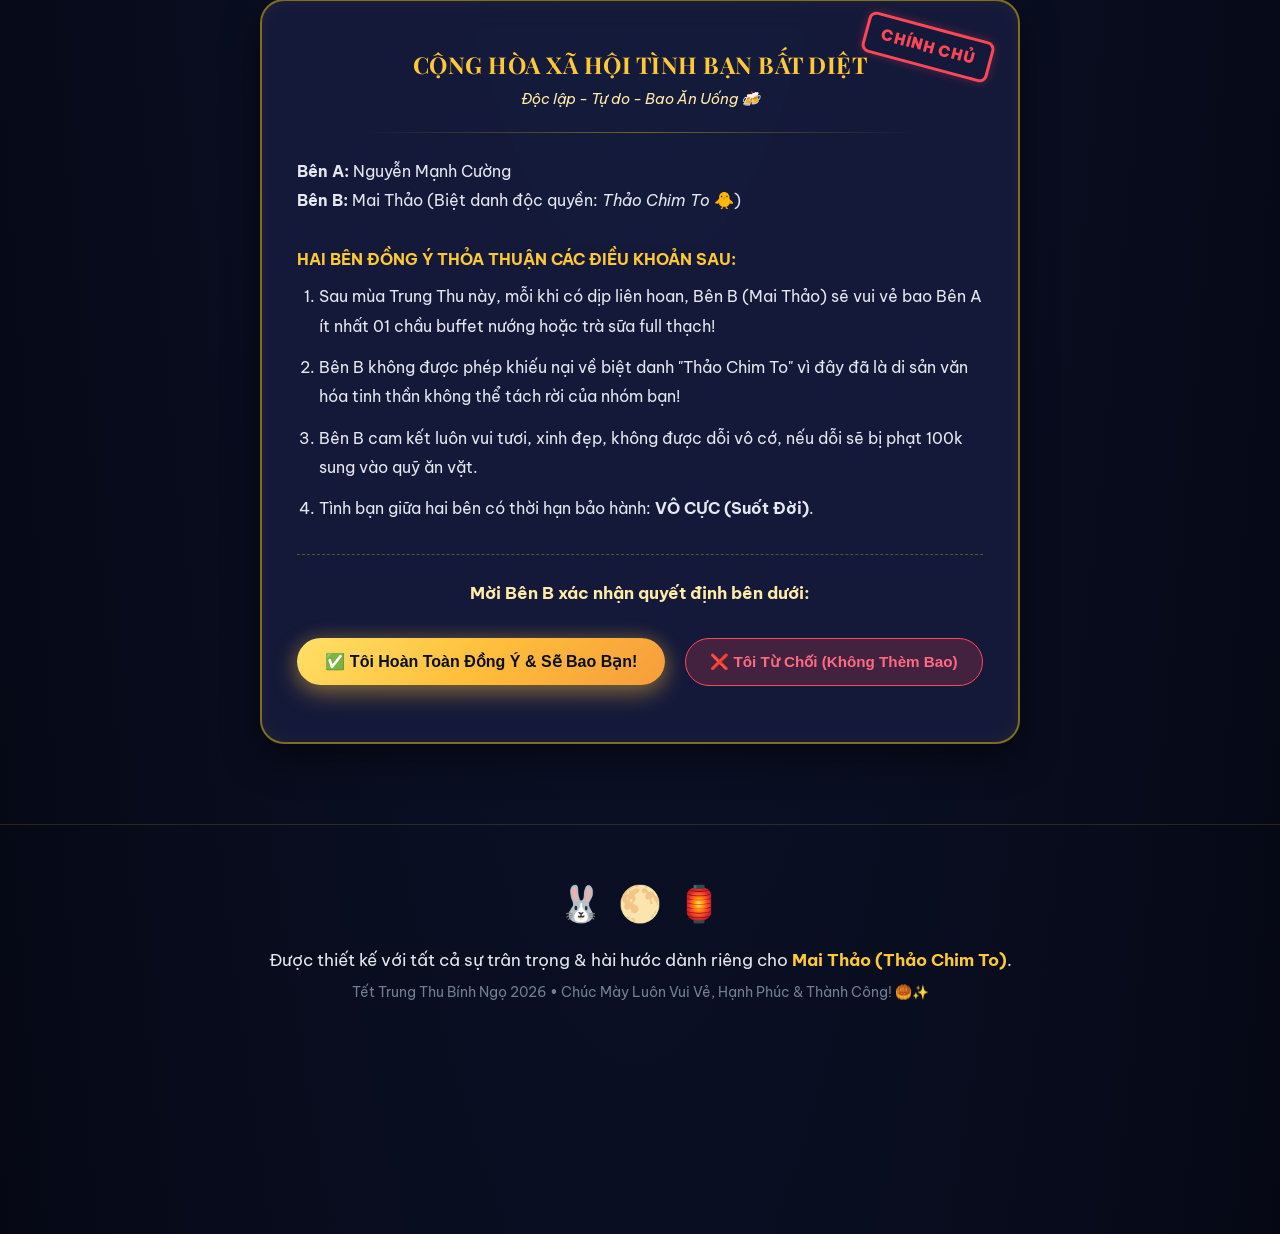
==== commit 0999717d: "revert: khoi phuc lai nut xac nhan cam ket ban than nhu cu" ====
--- a/index.html
+++ b/index.html
@@ -15,7 +15,7 @@
     href="https://fonts.googleapis.com/css2?family=Be+Vietnam+Pro:ital,wght@0,300;0,400;0,600;0,700;0,800;1,400;1,600&family=Dancing+Script:wght@600;700&family=Playfair+Display:ital,wght@0,700;0,900;1,700&display=swap"
     rel="stylesheet">
 
-  <link rel="stylesheet" href="css/style.css?v=4">
+  <link rel="stylesheet" href="css/style.css?v=5">
 </head>
 
 <body>
@@ -502,10 +502,10 @@
   <div id="flyingLanternsSky"></div>
 
   <!-- JS Scripts with cache buster -->
-  <script src="js/data.js?v=4"></script>
-  <script src="js/sky.js?v=4"></script>
-  <script src="js/audio.js?v=4"></script>
-  <script src="js/main.js?v=4"></script>
+  <script src="js/data.js?v=5"></script>
+  <script src="js/sky.js?v=5"></script>
+  <script src="js/audio.js?v=5"></script>
+  <script src="js/main.js?v=5"></script>
 </body>
 
 </html>
--- a/css/style.css
+++ b/css/style.css
@@ -1597,41 +1597,6 @@
   100% { transform: scale(1); opacity: 1; }
 }
 
-/* Flood of Agree Buttons When Rejecting > 5 Times */
-.contract-flood-btn {
-  position: fixed;
-  z-index: 2500;
-  padding: 12px 22px;
-  font-size: 0.95rem;
-  font-weight: 800;
-  font-family: var(--font-main);
-  color: #0b0f24;
-  background: linear-gradient(135deg, #ffe066 0%, #ffbe3b 50%, #f69d3c 100%);
-  border: 2px solid #fff;
-  border-radius: 50px;
-  cursor: pointer;
-  box-shadow: 0 8px 30px rgba(255, 190, 59, 0.8), 0 0 20px #ff4757;
-  animation: floodPop 0.4s cubic-bezier(0.175, 0.885, 0.32, 1.275) forwards, floodPulse 1.2s infinite alternate;
-  transition: transform 0.2s ease;
-  white-space: nowrap;
-  user-select: none;
-}
-
-.contract-flood-btn:hover {
-  transform: scale(1.15) !important;
-  box-shadow: 0 12px 40px rgba(255, 200, 55, 1), 0 0 30px #ff4757;
-}
-
-@keyframes floodPop {
-  0% { transform: scale(0) rotate(-20deg); opacity: 0; }
-  100% { transform: scale(1) rotate(var(--rot, 0deg)); opacity: 1; }
-}
-
-@keyframes floodPulse {
-  0% { box-shadow: 0 8px 25px rgba(255, 190, 59, 0.6); }
-  100% { box-shadow: 0 12px 35px rgba(255, 71, 87, 0.9), 0 0 25px #ffe066; }
-}
-
 /* ===================================================
    RESPONSIVE QUERIES
    =================================================== */
